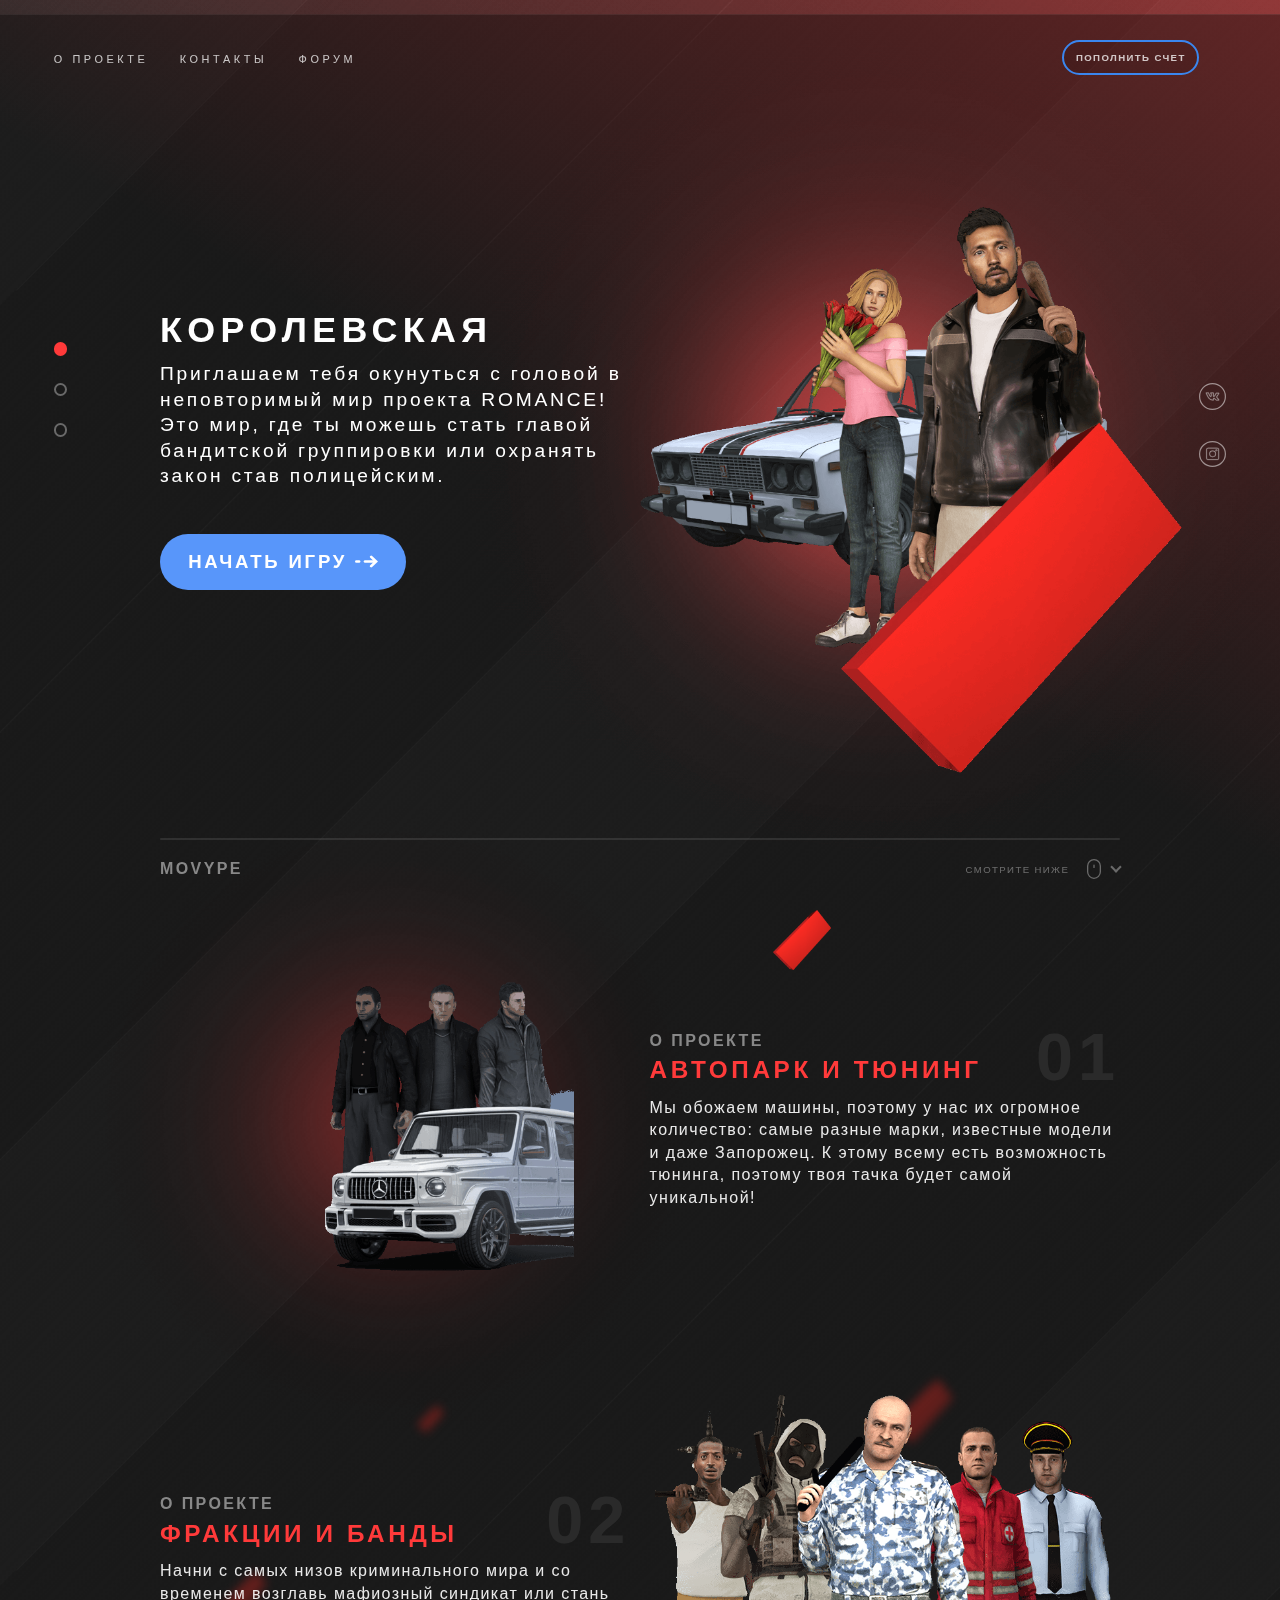
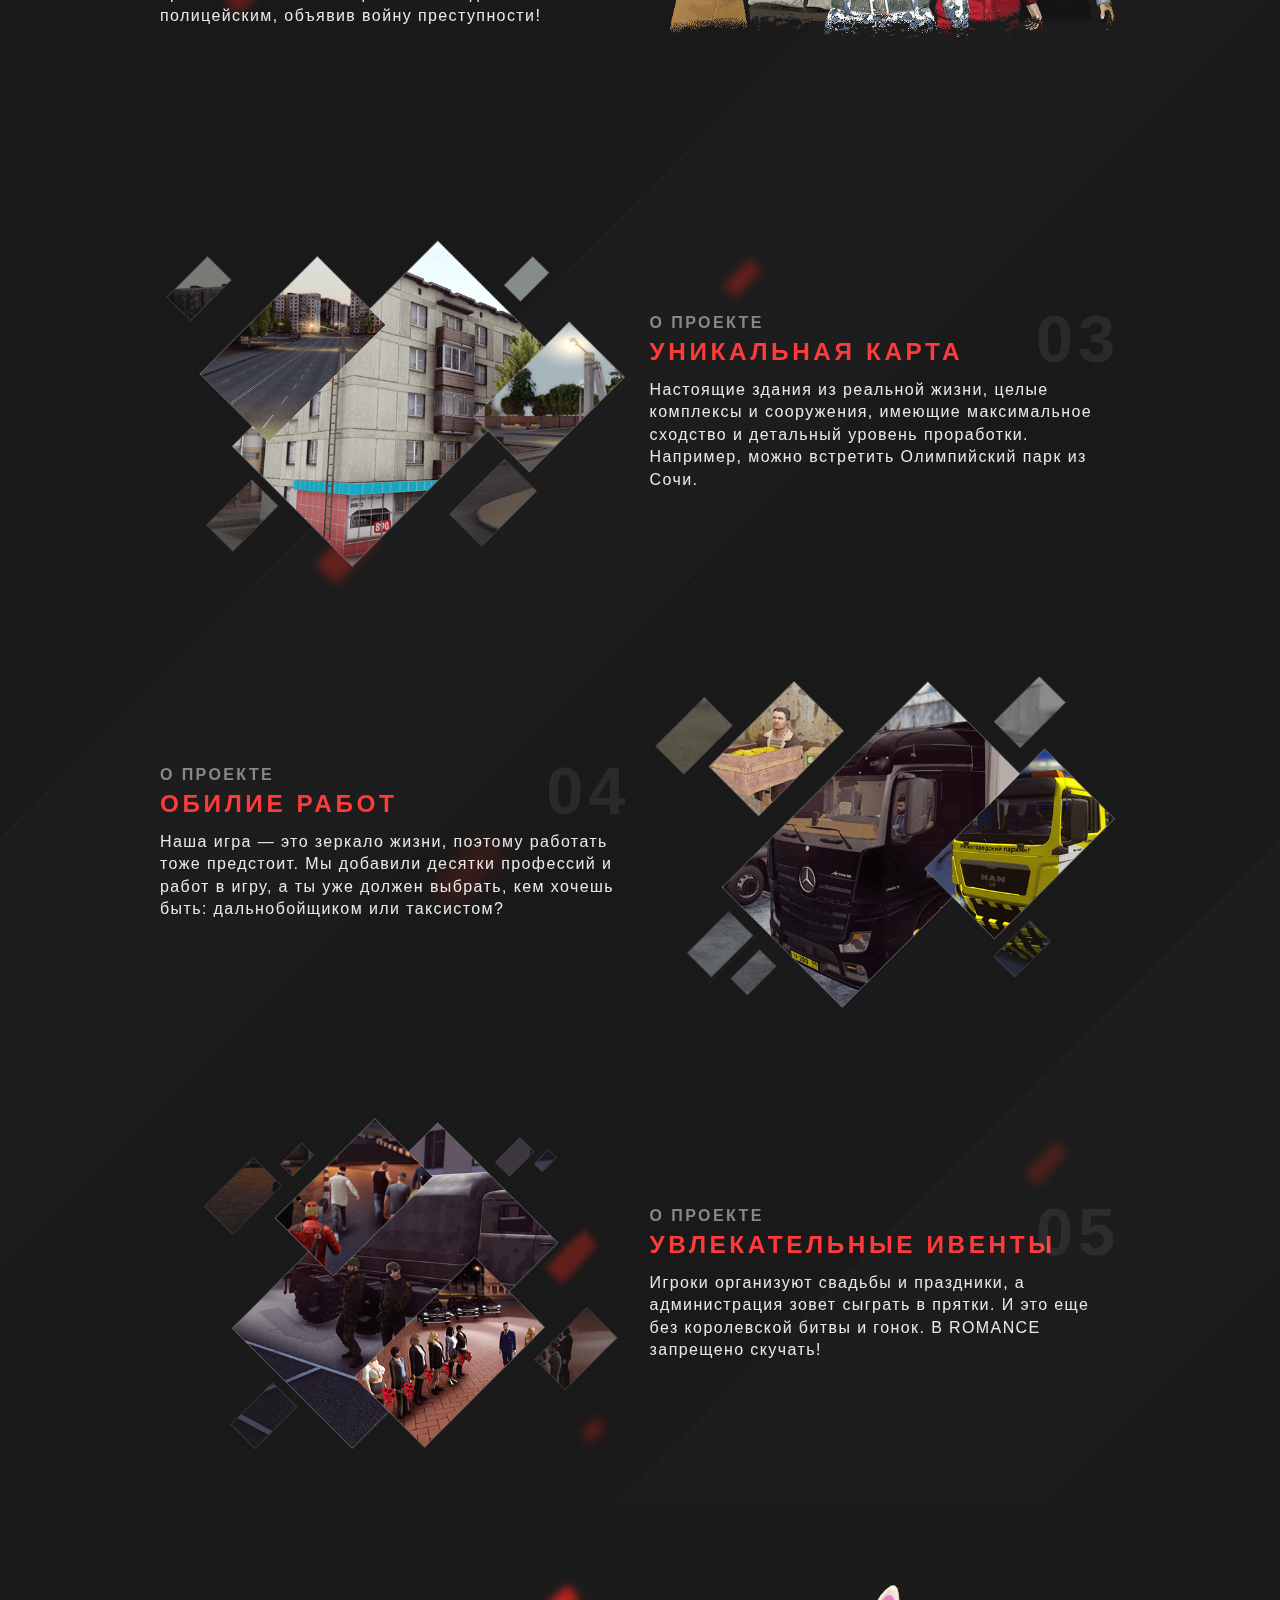
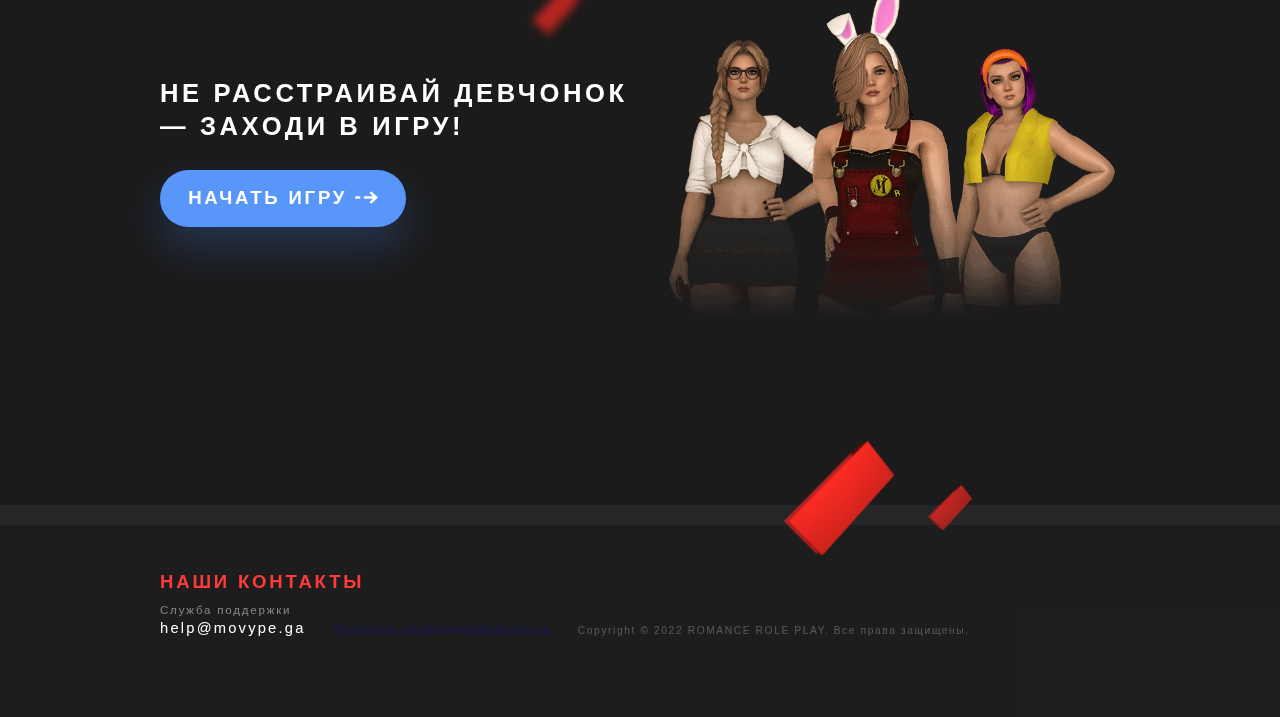
==== index.html @ 41a1c885 "Update index.html" ====
<!doctype html>
<html>

<head>
    <meta charset="utf-8">
    <meta name="description" content="Приглашаем тебя окунуться с головой в неповторимый мир проекта Romance RP ! Это мир, где ты можешь стать главой бандитской группировки или охранять закон став полицейским."> 
    <meta http-equiv="x-ua-compatible" content="ie=edge">
    <meta name="Keywords" content="royal-russia, rr, ROMANCE, королевская, crmp, samp, royal russia, royal, royal rp, russia rp, romance, романс, romance rp"> 
    <title>ROMANCE - РОЛЕПЛЕЙ ПРОЕКТ</title>
    <meta name="viewport" content="width=device-width, initial-scale=1">
    <link rel="icon" type="image/x-icon" href="assets/images/logo2.png" />
    <meta property="og:image" content="assets/images/reinforce.jpg">
    <link rel="stylesheet" href="https://cdnjs.cloudflare.com/ajax/libs/font-awesome/5.11.2/css/all.min.css" integrity="sha256-+N4/V/SbAFiW1MPBCXnfnP9QSN3+Keu+NlB+0ev/YKQ=" crossorigin="anonymous" />
    <link type="text/css" href="assets/css/OverlayScrollbars.min.css" rel="stylesheet" />
    <link rel="stylesheet" href="assets/css/style.css" />
    <link rel="stylesheet" href="assets/css/modals.css" />
    <link rel="stylesheet" href="assets/css/style-tablet.css" />
    <link rel="stylesheet" href="assets/css/style-mobile.css" />
    <script>(function (w, d, s, l, i) {
		w[l] = w[l] || []
		w[l].push({
		'gtm.start':
			new Date().getTime(), event: 'gtm.js'
		})
		var f = d.getElementsByTagName(s)[0],
		j = d.createElement(s), dl = l != 'dataLayer' ? '&l=' + l : ''
		j.async = true
		j.src =
		'https://www.googletagmanager.com/gtm.js?id=' + i + dl
		f.parentNode.insertBefore(j, f)
	})(window, document, 'script', 'dataLayer', 'GTM-KS68JZW')</script>
    <script>
        window.onload = function () {
			var qs = (function (a) {
				if (a == '') {
				return {}
				}
				var b = {}
				for (var i = 0; i < a.length; ++i) {
				var p = a[i].split('=', 2)
				if (p.length == 1) {
					b[p[0]] = ''
				} else {
					b[p[0]] = decodeURIComponent(p[1].replace(/\+/g, ' '))
				}
				}
				return b
			})(window.location.search.substr(1).split('&'))
	
            if (!Cookies.get('initQuery') && !(Object.keys(qs).includes('clientId') && Object.keys(qs).length == 1)) {
              Cookies.set('initQuery', JSON.stringify(qs), { 'path': '/' })
              if (window.location.search !== '') {
                window.location.href = '/'
              }
            }
            
            if (qs['utm_source'] != 'youtube' && (
                qs['source'] == 'vk' ||
                qs['source'] == 'd' ||
                qs['source'] == 'd1' ||
                qs['source'] == 'a' ||
                qs['source'] == 'a1' ||
                qs['source'] == 'yt'
              )
            ) {
              Cookies.set('bundleVersion', qs['source'], { 'path': '/' })
		        console.log(Cookies.get('bundleVersion'))
            }
            if (qs['utm_source'] == 'youtube') {
              Cookies.set('bundleVersion', 'yt', { 'path': '/' })
            }

		}
	</script>
</head>

<body class="">
    <noscript>
        <iframe src="https://www.googletagmanager.com/ns.html?id=GTM-KS68JZW" height="0" width="0" style="display:none;visibility:hidden"></iframe>
    </noscript>
    <div class="sideMenuBg"></div>
    <div class="sideMenu">
        <div class="sideMenuContainer scrolled">
            <div class="sideMenuContent">
                <div class="sideMenuContent-unreg">
                    <div class="sideMenuContent-unreg_paymentBtn modalOpens" data-modal_name="modalPayment">ПОПОЛНИТЬ СЧЕТ</div>
                    
                </div>
                <div class="sideMenuContent-reg">
                    <div class="accountPopupReg_accInfo">
                        
                        <div class="accountPopupReg_accInfoText">
                            <div class="accountPopupReg_accName">
                                <span></span>
                            </div>
                            <div class="accountPopupReg_accEmail"></div>
                        </div>
                        <img class="logout" src="assets/images/exitIcon.svg" alt="">
                    </div>
                    <ul class="accountPopupReg_menu">
                        <li class="modalOpens" data-modal_name="modalPayment">
                            <div class="accountPopupReg_menuItem">
                                <img src="assets/images/cointIcon.svg" alt="">
                                <span>Пополнить счет</span>
                            </div>
                        </li>
                        <li class="modalOpens" data-modal_name="modalPremium">
                            <div class="accountPopupReg_menuItem">
                                <img src="assets/images/crown.svg" alt="">
                                <span>Премиум</span>
                            </div>
                        </li>
                        <li class="modalOpens" data-modal_name="modalInstructions">
                            <div class="accountPopupReg_menuItem">
                                <img src="assets/images/qaIcon.svg" alt="">
                                <span>Как начать играть?</span>
                            </div>
                        </li>
                        <li class="accountPopupReg_menu_exit logout">
                            <div class="accountPopupReg_menuItem">
                                <img src="assets/images/exitIcon.svg" alt="">
                                <span>Выйти</span>
                            </div>
                        </li>
                    </ul>
                </div>
                <ul class="sideMenu-nav">
                    <li class="sideMenu-nav_active" data-scrollto="aboutProjectBlock">О ПРОЕКТЕ</li>
                    
                    <li class="scrollLink" data-scrollto="contactsBlock">КОНТАКТЫ</li>
                    <li><a href="http://a0631149.xsph.ru/index.php">ФОРУМ</a></li>
                </ul>
            </div>
            <div class="sideMenuFooter">
                
            </div>
        </div>
    </div>
    <div class="mainContent">
        <div class="header">
            <div class="headerNavigator"></div>
            <div class="headerContainer">
                <div class="logoLinks">
                   
                    <div class="header-links">
                        <div class="option scrollLink" data-scrollto="aboutProjectBlock"><span>О ПРОЕКТЕ</span></div>
                        
                        <div class="option scrollLink" data-scrollto="contactsBlock"><span>КОНТАКТЫ</span></div>
                        <div class="option"><span><a href="http://a0631149.xsph.ru/index.php">ФОРУМ</a></span></div>
                    </div>
                </div>
                <div class="mobileActivator"><img src="assets/images/menu-switcher.svg" class="headerMenuSwitcher" alt=""></div>
                <div class="mobileDisactivator"><svg xmlns="http://www.w3.org/2000/svg" width="28" height="28" viewBox="0 0 40 40">
                        <g>
                            <path d="M40,4,36,0,20,16,4,0,0,4,16,20,0,36l4,4L20,24,36,40l4-4L24,20Z" />
                        </g>
                    </svg></div>
                <div class="accountOptions">
                    <div class="accountBtnContainer">
                        <div class="accountPayBtn modalOpens" data-modal_name="modalPayment">ПОПОЛНИТЬ СЧЕТ</div>
                        <a class="accountStartBtn btnStartGame modalOpens" data-modal_name="modalInstructions">НАЧАТЬ ИГРУ</a>
                    </div>
                    <div class="avatarContainer">
                    </div>
                    <div class="accountPopupContainer">
                        <div class="accountPopupUnreg">
                            <div class="accountPopupUnreg_title">Авторизация</div>
                            <div class="unregForm">
                                <div class="inputFieldContainer inputFieldContainerModalLogLogin">
                                    <div class="inputFieldWrapper inputField-login">
                                        <input class="modalLogLogin" type="text" placeholder="Почта/логин">
                                        <span class="inputFieldResult inputFieldResult-wrong">
                                            <span>Заполните поле</span>
                                        </span>
                                    </div>
                                </div>
                                <div class="inputFieldContainer inputFieldContainerModalLogPassword">
                                    <div class="inputFieldWrapper inputField-password">
                                        <input class="modalLogPassword" type="password" placeholder="Пароль">
                                        <span class="inputFieldResult inputFieldResult-wrong">
                                            <span>Заполните поле</span>
                                        </span>
                                    </div>
                                </div>
                                <div class="unregForm-forget"><span class="modalOpens" data-modal_name="modalRestorePassword">Забыли логин или пароль?</span></div>
                                <div class="unregForm-enterBtnContainer">
                                    <div class="unregForm-enterBtn modalLogBtn">ВОЙТИ</div>
                                </div>
                                <div class="unregForm-createAcc"><span class="modalOpens" data-modal_name="modalRegistration">Нет аккаунта?</span></div>
                            </div>
                        </div>
                        <div class="accountPopupReg">
                            <div class="accountPopupReg_title">Ваш профиль</div>
                            <div class="accountPopupReg_accInfo">
                                <img src="assets/images/avatar.svg" alt="">
                                <div class="accountPopupReg_accInfoText">
                                    <div class="accountPopupReg_accName">
                                        <span></span>
                                    </div>
                                    <div class="accountPopupReg_accEmail"></div>
                                </div>
                            </div>
                            <ul class="accountPopupReg_menu">
                                <li class="modalOpens" data-modal_name="modalPayment">
                                    <div class="accountPopupReg_menuItem">
                                        <img src="assets/images/cointIcon.svg" alt="">
                                        <span>Пополнить счет</span>
                                    </div>
                                </li>
                                <li class="modalOpens" data-modal_name="modalPremium">
                                    <div class="accountPopupReg_menuItem">
                                        <img src="assets/images/crown.svg" alt="">
                                        <span>Премиум</span>
                                    </div>
                                </li>
                                <li class="modalOpens" data-modal_name="modalInstructions">
                                    <div class="accountPopupReg_menuItem">
                                        <img src="assets/images/qaIcon.svg" alt="">
                                        <span>Как начать играть? </span>
                                    </div>
                                </li>
                                <li class="logout">
                                    <div class="accountPopupReg_menuItem">
                                        <img src="assets/images/exitIcon.svg" alt="">
                                        <span>Выйти</span>
                                    </div>
                                </li>
                            </ul>
                        </div>
                    </div>
                </div>
            </div>
        </div>
        <div class="contentContainer">
            <div id="content">
                <div class="contentTexture"></div>
                <div class="contentTextureLine"></div>
                <div class="welcomeEllipseBg"></div>
                <div class="welcomeGradientBg"></div>
                <div class="topLightLine"></div>
                <div class="topLightLineAfter"></div>
                <div class="contentInner">
                    <div class="welcome" id="welcomeBlock">
                        <div class="welcomeImage">
                            <div class="welcomeImageRectangles welcomeImageRectangles-1"></div>
                            <div class="welcomeImageRectangles welcomeImageRectangles-2"></div>
                            <div class="welcomeImageInner"></div>
                        </div>
                        <div class="welcomeInfo">
                            <div class="welcomeInfo-title">КОРОЛЕВСКАЯ</div>
                            <div class="welcomeInfo-text">
                                Приглашаем тебя окунуться с головой в неповторимый мир проекта ROMANCE! Это мир, где ты можешь стать главой бандитской группировки или охранять закон став полицейским.
                            </div>
                            <div class="welcomeBtnsContainer">
                                <div class="welcome-seeTrailerContainer modalOpens" data-modal_name="modalVideoTrailer">
                                </div>
                                <div class="btnStartGame-welcomeContainer">
                                    <a class="btnStartGame btnStartGame-pulse modalOpens" data-modal_name="modalInstructions">НАЧАТЬ ИГРУ <img src="assets/images/startBtnArrowIcon.svg" alt=""></a>
                                </div>
                            </div>
                            
                        </div>
                        <div class="welcomeMoreBelowContainer">
                            <div class="welcomeMoreBelowTitle">MOVYPE</div>
                            <div class="welcomeMoreBelowMouseContainer">
                                <span class="welcomeMoreBelowMouseText">СМОТРИТЕ НИЖЕ</span>
                                <img src="assets/images/mouse.svg" class="welcomeMoreBelowMouseIcon" />
                                <div class="welcomeMoreBelowArrow"></div>
                            </div>
                        </div>
                        <div class="socials-welcome">
                            <div class="socialIcon"><a href="https://vk.com/royalrussiarp" target="_blank"><img src="assets/images/vk.svg" alt=""></a></div>
                            <div class="socialIcon"><a href="https://www.instagram.com/m0vype/" target="_blank"><img src="assets/images/instagram.svg" alt=""></a></div>
                            <!--<div class="socialIcon"><a href="https://www.youtube.com/channel/UCCCszAQexNNVOGD9XRG1b-g" target="_blank"><img src="assets/images/youtube.svg" alt=""></a></div>-->
                        </div>
                    </div>
                    <div class="aboutProject" id="aboutProjectBlock">
                        <div class="aboutProjectRect aboutProjectRect-1"></div>
                        <div class="aboutProjectItem">
                            <div class="aboutProjectImage aboutProjectImage-1">
                                <div class="aboutProjectImageInner"></div>
                            </div>
                            <div class="aboutProjectInfo">
                                <div>
                                    <div class="aboutProjectInfo-subtitle subtitle">О ПРОЕКТЕ</div>
                                    <div class="aboutProjectInfo-title title">АВТОПАРК И ТЮНИНГ</div>
                                    <div class="aboutProjectInfo-text textDescription">
                                        Мы обожаем машины, поэтому у нас их огромное количество: самые разные марки, известные модели и даже Запорожец. К этому всему есть возможность тюнинга, поэтому твоя тачка будет самой уникальной!
                                    </div>
                                </div>
                                <div class="aboutProjectInfo-count">01</div>
                            </div>
                        </div>
                        <div class="aboutProjectItem">
                            <div class="aboutProjectRect aboutProjectRect-2"></div>
                            <div class="aboutProjectRect aboutProjectRect-3"></div>
                            <div class="aboutProjectRect aboutProjectRect-4"></div>
                            <div class="aboutProjectImage aboutProjectImage-2"></div>
                            <div class="aboutProjectInfo">
                                <div>
                                    <div class="aboutProjectInfo-subtitle subtitle">О ПРОЕКТЕ</div>
                                    <div class="aboutProjectInfo-title title">ФРАКЦИИ И БАНДЫ</div>
                                    <div class="aboutProjectInfo-text textDescription">
                                        Начни с самых низов криминального мира и со временем возглавь мафиозный синдикат или стань полицейским, объявив войну преступности!
                                    </div>
                                </div>
                                <div class="aboutProjectInfo-count">02</div>
                            </div>
                        </div>
                        <div class="aboutProjectItem">
                            <div class="aboutProjectRect aboutProjectRect-5"></div>
                            <div class="aboutProjectRect aboutProjectRect-6"></div>
                            <div class="aboutProjectImage aboutProjectImage-3"></div>
                            <div class="aboutProjectInfo">
                                <div>
                                    <div class="aboutProjectInfo-subtitle subtitle">О ПРОЕКТЕ</div>
                                    <div class="aboutProjectInfo-title title">УНИКАЛЬНАЯ КАРТА</div>
                                    <div class="aboutProjectInfo-text textDescription">
                                        Настоящие здания из реальной жизни, целые комплексы и сооружения, имеющие максимальное сходство и детальный уровень проработки. Например, можно встретить Олимпийский парк из Сочи.
                                    </div>
                                </div>
                                <div class="aboutProjectInfo-count">03</div>
                            </div>
                        </div>
                        <div class="aboutProjectItem">
                            <div class="aboutProjectRect aboutProjectRect-7"></div>
                            <div class="aboutProjectImage aboutProjectImage-4"></div>
                            <div class="aboutProjectInfo">
                                <div>
                                    <div class="aboutProjectInfo-subtitle subtitle">О ПРОЕКТЕ</div>
                                    <div class="aboutProjectInfo-title title">ОБИЛИЕ РАБОТ</div>
                                    <div class="aboutProjectInfo-text textDescription">
                                        Наша игра — это зеркало жизни, поэтому работать тоже предстоит. Мы добавили десятки профессий и работ в игру, а ты уже должен выбрать, кем хочешь быть: дальнобойщиком или таксистом?
                                    </div>
                                </div>
                                <div class="aboutProjectInfo-count">04</div>
                            </div>
                        </div>
                        <div class="aboutProjectItem">
                            <div class="aboutProjectRect aboutProjectRect-8"></div>
                            <div class="aboutProjectRect aboutProjectRect-9"></div>
                            <div class="aboutProjectRect aboutProjectRect-10"></div>
                            <div class="aboutProjectImage aboutProjectImage-5"></div>
                            <div class="aboutProjectInfo">
                                <div>
                                    <div class="aboutProjectInfo-subtitle subtitle">О ПРОЕКТЕ</div>
                                    <div class="aboutProjectInfo-title title">УВЛЕКАТЕЛЬНЫЕ ИВЕНТЫ</div>
                                    <div class="aboutProjectInfo-text textDescription">
                                        Игроки организуют свадьбы и праздники, а администрация зовет сыграть в прятки. И это еще без королевской битвы и гонок. В ROMANCE запрещено скучать!
                                    </div>
                                </div>
                                <div class="aboutProjectInfo-count">05</div>
                            </div>
                        </div>
                    </div>
                    
                        </div>
                    </div>
                    <div class="communityContainer">
                        <div class="communityGreating">
                            <div class="aboutProjectRect aboutProjectRect-12"></div>
                            <div class="communityGreating-image">
                                <div class="communityGreatingImageInner"></div>
                            </div>
                            <div class="communityGreating-info">
                                <div class="communityGreating-text">НЕ РАССТРАИВАЙ ДЕВЧОНОК — ЗАХОДИ В ИГРУ!</div>
                                <div class="communityGreating-btn">
                                    <a class="btnStartGame modalOpens" data-modal_name="modalInstructions">НАЧАТЬ ИГРУ <img src="assets/images/startBtnArrowIcon.svg" alt=""></a>
                                </div>
                            </div>
                        </div>
                       
                        
                    </div>
                    
                    <div class="footer" id="contactsBlock">
                        <div class="footerImageRectangles footerImageRectangles-1"></div>
                        <div class="footerImageRectangles footerImageRectangles-2"></div>
                        <div class="footer-contacts">
                            <div class="footerContactsContainer">
                                <div class="footerContacts-title">НАШИ КОНТАКТЫ</div>
                                <div class="footerContacts-emails">
                                    <div class="footerContacts-email">
                                        <div class="footerContacts-emailTitle">Служба поддержки</div>
                                        <div class="footerContacts-emailAddress">
                                            <span><a>help@movype.ga</a></span>
                                        </div>
                                    </div>
                                    <!--<div class="footerContacts-email">
                                        <div class="footerContacts-emailTitle">Вакансии</div>
                                        <div class="footerContacts-emailAddress">
                                            <span><a >hr@movype.ga</a></span>
                                        </div>
                                    </div>-->
                                    
                           
                        <div class="footer-socials">
                            <div class="footerRights">
                                <div><a href="privacy.pdf">Политика конфиденциальности</a></div>
                                
                            </div>
                            <div class="footerCopyright">Copyright © 2022 ROMANCE ROLE PLAY. Все права защищены.</div>
                        </div>
                    </div>
                </div>
            </div>
        </div>
        <div class="sideNavCircles">
            <div class="sideNavCircle sideNavCircle-active" data-scrollto="welcomeBlock"></div>
            <div class="sideNavCircle" data-scrollto="aboutProjectBlock"></div>
            
            
            <div class="sideNavCircle" data-scrollto="contactsBlock"></div>
        </div>
    </div>
    <div class="modalContainer">
        <div class="modalWrap modalPremium">
            <div class="modal">
                <div class="modalHeader">
                    <div class="emptyBlockerForFlex"></div>
                    <div class="modalHeader-titleContainer">
                        <div class="modalHeader-title">ПОКУПКА ПРЕМИУМА <img src="assets/images/crown.svg" alt=""></div>
                        <div class="modalHeader-subtitle">
                            ПРЕИМУЩЕСТВА
                            <svg id="right_arrow" data-name="right arrow" xmlns="http://www.w3.org/2000/svg" width="30" height="30" viewBox="0 0 30 30">
                                <g id="arrow-back">
                                    <path id="Path_155" data-name="Path 155" d="M0,13.125H22.875l-10.5-10.5L15,0,30,15,15,30l-2.625-2.625,10.5-10.5H0Z" />
                                </g>
                            </svg>
                        </div>
                    </div>
                    
                </div>
                <div class="modalContent">
                    <div class="premiumOptionsContainer">
                        <div class="inputFieldContainer">
                            <div class="inputFieldWrapper customSelectContainer serveremiumSelectContainer">
                                <select class="customSelect serverInput serveremiumSelect"></select>
                                <span class="inputFieldResult inputFieldResult-wrong">
                                    <span>Необходимо выбрать сервер</span>
                                </span>
                            </div>
                        </div>
                        <ul class="premiumOptions">
                            <li class="premiumOption premiumNew">
                                <div class="premiumOption_header">НОВИЧОК</div>
                                <div class="premiumOption_lightBg"></div>
                                <div class="premiumOption_days">3</div>
                                <div class="premiumOption_daysTitle">ДНЯ ПРЕМИУМА</div>
                                <div class="premiumOption_cost">
                                    <div class="premiumOption_costTitle">Стоимость:</div>
                                    <div class="premiumOption_costValue">299 <span>руб.</span></div>
                                </div>
                                <center></center>
                                <div class="premiumBuyBtn" data-premiumdays="10002" data-premium_name="НОВИЧОК">ПРИОБРЕСТИ <img src="assets/images/crownWhite.png" alt=""></div>
                            </li>
                            <li class="premiumOption premiumNew">
                                <div class="premiumOption_header">БЫВАЛЫЙ</div>
                                <div class="premiumOption_lightBg"></div>
                                <div class="premiumOption_days">7</div>
                                <div class="premiumOption_daysTitle">ДНЕЙ ПРЕМИУМА</div>
                                <div class="premiumOption_cost">
                                    <div class="premiumOption_costTitle">Стоимость:</div>
                                    <div class="premiumOption_costValue">599 <span>руб.</span></div>
                                </div>
                                <center></center>
                                <div class="premiumBuyBtn" data-premiumdays="10003" data-premium_name="БЫВАЛЫЙ">ПРИОБРЕСТИ <img src="assets/images/crownWhite.png" alt=""></div>
                            </li>
                            <li class="premiumOption premiumProfi">
                                <div class="premiumOption_header">ПРОФИ</div>
                                <div class="premiumOption_lightBg"></div>
                                <div class="premiumOption_days">14</div>
                                <div class="premiumOption_daysTitle">ДНЕЙ ПРЕМИУМА</div>
                                <div class="premiumOption_discount">ЭКОНОМИЯ 25%</div>
                                <div class="premiumOption_cost">
                                    <div class="premiumOption_costTitle">Стоимость:</div>
                                    <div class="premiumOption_costValue">799 <span>руб.</span></div>
                                </div>
                                <center></center>
                                <div class="premiumBuyBtn" data-premiumdays="10004" data-premium_name="ПРОФИ">ПРИОБРЕСТИ <img src="assets/images/crownWhite.png" alt=""></div>
                            </li>
                            <li class="premiumOption premiumElite">
                                <div class="premiumOption_header">ЭЛИТА</div>
                                <div class="premiumOption_lightBg"></div>
                                <div class="premiumOption_days"><span>30</span></div>
                                <div class="premiumOption_daysTitle">ДНЕЙ ПРЕМИУМА</div>
                                <div class="premiumOption_discount">ЭКОНОМИЯ 50%</div>
                                <div class="premiumOption_cost">
                                    <div class="premiumOption_costTitle">Стоимость:</div>
                                    <div class="premiumOption_costValue">999 <span>руб.</span></div>
                                </div>
                                <center></center>
                                <div class="premiumBuyBtn" data-premiumdays="10005" data-premium_name="ЭЛИТА">ПРИОБРЕСТИ <img src="assets/images/crownWhite.png" alt=""></div>
                            </li>
                        </ul>
                        <div class="premiumOptions_desc-mobile">Выберите желаемый и нажмите кнопку приобрести</div>
                    </div>
                    <div class="premiumDescriptionsContainer scrolled">
                        <div class="premiumDescriptions">
                            <div class="premiumDescriptions_header">
                                <div class="premiumDescriptions_headerBack">
                                    <svg id="left_arrow" data-name="left arrow" xmlns="http://www.w3.org/2000/svg" width="30" height="30" viewBox="0 0 30 30">
                                        <g id="arrow-back">
                                            <path id="Path_155" data-name="Path 155" d="M30,13.125H7.125l10.5-10.5L15,0,0,15,15,30l2.625-2.625-10.5-10.5H30Z" />
                                        </g>
                                    </svg>
                                    Вернуться
                                </div>
                                <div class="premiumDescriptions_headerText">С покупкой премиума вы получите:</div>
                                <div class="premiumDescriptions_headerEmpty"></div>
                            </div>
                            <ul class="premiumDescriptionsList">
                                <li>
                                    <div class="premiumDescriptionsItem_icon"><img src="assets/images/premiumIcons/premiumIcon-1.png" alt=""></div>
                                    <div class="premiumDescriptionsItem_text">Опыта на всех работах</div>
                                </li>
                                <li>
                                    <div class="premiumDescriptionsItem_icon"><img src="assets/images/premiumIcons/premiumIcon-1.png" alt=""></div>
                                    <div class="premiumDescriptionsItem_text">Опыта во фракциях и бандах</div>
                                </li>
                                <li>
                                    <div class="premiumDescriptionsItem_icon"><img src="assets/images/premiumIcons/premiumIcon-2.png" alt=""></div>
                                    <div class="premiumDescriptionsItem_text">Зарплаты во фракциях</div>
                                </li>
                                <li>
                                    <div class="premiumDescriptionsItem_icon"><img src="assets/images/premiumIcons/premiumIcon-3.png" alt=""></div>
                                    <div class="premiumDescriptionsItem_text">К зарплате на всех работах</div>
                                </li>
                                <li>
                                    <div class="premiumDescriptionsItem_icon"><img src="assets/images/premiumIcons/premiumIcon-4.svg" alt=""></div>
                                    <div class="premiumDescriptionsItem_text">Специальные ежедневные награды</div>
                                </li>
                                <li>
                                    <div class="premiumDescriptionsItem_icon"><img src="assets/images/premiumIcons/premiumIcon-5.png" alt=""></div>
                                    <div class="premiumDescriptionsItem_text">Скидки на весь товар у барыги</div>
                                </li>
                                <li>
                                    <div class="premiumDescriptionsItem_icon"><img src="assets/images/premiumIcons/premiumIcon-1.png" alt=""></div>
                                    <div class="premiumDescriptionsItem_text">Опыта за выполнение квестов</div>
                                </li>
                                <li>
                                    <div class="premiumDescriptionsItem_icon"><img src="assets/images/premiumIcons/premiumIcon-1.png" alt=""></div>
                                    <div class="premiumDescriptionsItem_text">Денег за выполнение квестов</div>
                                </li>
                                <li>
                                    <div class="premiumDescriptionsItem_icon"><img src="assets/images/premiumIcons/premiumIcon-6.png" alt=""></div>
                                    <div class="premiumDescriptionsItem_text">Час к смене на работе</div>
                                </li>
                                <li>
                                    <div class="premiumDescriptionsItem_icon"><img src="assets/images/premiumIcons/premiumIcon-7.svg" alt=""></div>
                                    <div class="premiumDescriptionsItem_text">Уникальное украшение для твоего ника</div>
                                </li>
                                <li>
                                    <div class="premiumDescriptionsItem_icon"><img src="assets/images/premiumIcons/premiumIcon-8.svg" alt=""></div>
                                    <div class="premiumDescriptionsItem_text">Визуальные украшение для персонажей</div>
                                </li>
                                <li>
                                    <div class="premiumDescriptionsItem_icon"><img src="assets/images/premiumIcons/premiumIcon-9.svg" alt=""></div>
                                    <div class="premiumDescriptionsItem_text">Выбор цвета ника</div>
                                </li>
                                <li>
                                    <div class="premiumDescriptionsItem_icon"><img src="assets/images/premiumIcons/premiumIcon-10.svg" alt=""></div>
                                    <div class="premiumDescriptionsItem_text">Черный рынок для машин</div>
                                </li>
                                <li>
                                    <div class="premiumDescriptionsItem_icon"><img src="assets/images/premiumIcons/premiumIcon-11.svg" alt=""></div>
                                    <div class="premiumDescriptionsItem_text">Доступ к особым машинам</div>
                                </li>
                                <li>
                                    <div class="premiumDescriptionsItem_icon"><img src="assets/images/premiumIcons/premiumIcon-12.svg" alt=""></div>
                                    <div class="premiumDescriptionsItem_text">Доступ к особым скинам</div>
                                </li>
                                <li>
                                    <div class="premiumDescriptionsItem_icon"><img src="assets/images/premiumIcons/premiumIcon-13.svg" alt=""></div>
                                    <div class="premiumDescriptionsItem_text">Открытие 4 слотов для аксессуаров</div>
                                </li>
                            </ul>
                        </div>
                    </div>
                    <div class="premiumBuy">
                        <div class="premiumDescriptions_header">
                            <div class="premiumDescriptions_headerBack premiumBuyBlock-return">
                                <svg id="left_arrow" data-name="left arrow" xmlns="http://www.w3.org/2000/svg" width="30" height="30" viewBox="0 0 30 30">
                                    <g id="arrow-back">
                                        <path id="Path_155" data-name="Path 155" d="M30,13.125H7.125l10.5-10.5L15,0,0,15,15,30l2.625-2.625-10.5-10.5H30Z" />
                                    </g>
                                </svg>
                                Вернуться
                            </div>
                            <div class="premiumDescriptions_headerText">Подтверждение покупки:</div>
                            <div class="premiumBuy-name">Премиум пак - <span></span></div>
                            <div class="inputFieldContainer">
                                <div class="inputFieldWrapper customSelectContainer serveremiumBuySelectContainer">
                                    <select class="customSelect serverInput serveremiumBuySelect"></select>
                                    <span class="inputFieldResult inputFieldResult-wrong">
                                        <span>Необходимо выбрать сервер</span>
                                    </span>
                                </div>
                            </div>
                            <div class="premiumBuyContainerBtnWrapper">
                                <span style="color: white;">Платежи на сайте временно отключены. Пожалуйста, воспользуйтесь оплатой внутри игры</span>
                            </div>
                        </div>
                    </div>
                </div>
            </div>
            <div class="premiumOptions_desc">Выберите желаемый и нажмите кнопку приобрести</div>
        </div>
        <div class="modalWrap modalPayment">
            <div class="modal">
                <div class="modalHeader">
                    <div class="emptyBlockerForFlex"></div>
                    <div class="modalHeader-titleContainer">
                        <div class="modalHeader-title">Пополнить счет</div>
                        <div class="modalHeader-subtitle modalPaymentInfoActivator">
                            ИНФОРМАЦИЯ
                            <svg id="right_arrow" data-name="right arrow" xmlns="http://www.w3.org/2000/svg" width="30" height="30" viewBox="0 0 30 30">
                                <g id="arrow-back">
                                    <path id="Path_155" data-name="Path 155" d="M0,13.125H22.875l-10.5-10.5L15,0,30,15,15,30l-2.625-2.625,10.5-10.5H0Z" />
                                </g>
                            </svg>
                        </div>
                    </div>
                    <img src="assets/images/crossIcon.svg" class="crossIcon" alt="">
                </div>
                <div class="modalContent ">
                    <div class="paymentContentWrapper scrolled">
                        <div>
                            <div class="inputFieldContainer">
                                <div class="inputFieldTitles">
                                    <div class="inputFieldTitle">СЕРВЕР ДЛЯ ПОПОЛНЕНИЯ:</div>
                                    <div class="inputFieldDesc"></div>
                                </div>
                                <div class="inputFieldWrapper customSelectContainer serveaymentSelectContainer">
                                    <select class="customSelect serverInput serveaymentSelect"></select>
                                    <span class="inputFieldResult inputFieldResult-wrong">
                                        <span>Необходимо выбрать сервер</span>
                                    </span>
                                </div>
                            </div>
                            <div class="paymentContent">
                                <ul class="paymentOptions">
                                    <li>
                                        <div class="paymentOption">
                                            <div><img src="assets/images/payment-money-1.svg" class="paymentOption-moneyImg" alt=""></div>
                                            <div>Вы получите:</div>
                                            <div class="paymentOptions-donate"><span class="paymentOption_sum">100</span> <img src="assets/images/donateIcon.svg" alt=""></div>
                                        </div>
                                    </li>
                                    <li>
                                        <div class="paymentOption">
                                            <div><img src="assets/images/payment-money-2.svg" class="paymentOption-moneyImg" alt=""></div>
                                            <div>Вы получите:</div>
                                            <div class="paymentOptions-donate"><span class="paymentOption_sum">250</span> <img src="assets/images/donateIcon.svg" alt=""></div>
                                        </div>
                                    </li>
                                    <li>
                                        <div class="paymentOption">
                                            <div><img src="assets/images/payment-money-3.svg" class="paymentOption-moneyImg" alt=""></div>
                                            <div>Вы получите:</div>
                                            <div class="paymentOptions-donate"><span class="paymentOption_sum">500</span> <img src="assets/images/donateIcon.svg" alt=""></div>
                                        </div>
                                    </li>
                                    <li>
                                        <div class="paymentOption">
                                            <div><img src="assets/images/payment-money-4.svg" class="paymentOption-moneyImg" alt=""></div>
                                            <div>Вы получите:</div>
                                            <div class="paymentOptions-donate"><span class="paymentOption_sum">1000</span> <img src="assets/images/donateIcon.svg" alt=""></div>
                                        </div>
                                    </li>
                                    <li>
                                        <div class="paymentOption">
                                            <div><img src="assets/images/payment-money-5.svg" class="paymentOption-moneyImg" alt=""></div>
                                            <div>Вы получите:</div>
                                            <div class="paymentOptions-donate"><span class="paymentOption_sum">2000</span> <img src="assets/images/donateIcon.svg" alt=""></div>
                                        </div>
                                    </li>
                                    <li>
                                        <div class="paymentOption">
                                            <div><img src="assets/images/payment-money-6.svg" class="paymentOption-moneyImg" alt=""></div>
                                            <div>Вы получите:</div>
                                            <div class="paymentOptions-donate"><span class="paymentOption_sum">5000</span> <img src="assets/images/donateIcon.svg" alt=""></div>
                                        </div>
                                    </li>
                                </ul>
                                <div class="paymentBorder"></div>
                                <div class="infoFormContainer">
                                    <div class="inputFieldTitle">ПЛАТЕЖНАЯ ИНФОРМАЦИЯ:</div>
                                    <div class="paymentInfoConvertTitle">
                                        <div>1 РЕАЛЬНЫЙ РУБЛЬ = 1 <img src="assets/images/donateIcon.svg" alt=""></div>
                                        <div>1 <img src="assets/images/donateIcon.svg" alt=""> = 1000 <img src="assets/images/moneyIcon.svg" alt=""></div>
                                    </div>
                                    <div class="paymentInfoConvertDesc">
                                        Мы работаем со всеми популярными системами платежей:
                                        Банковские карты (VISA, MasterCard, Мир); WebMoney; ЯндексДеньги; Qiwi; SMS-платежи и др.
                                    </div>
                                    <hr>
                                    <div class="inputFieldContainer inputFieldContainerModalPaymentSum">
                                        <div class="inputFieldTitles">
                                            <div class="inputFieldTitle">ДРУГАЯ СУММА:</div>
                                            <div class="inputFieldDesc"></div>
                                        </div>
                                        <div class="inputFieldWrapper inputField-paymentSum">
                                            <input class="modalPaymentSum" type="text" placeholder="Введите свою сумму">
                                            <span class="inputFieldResult inputFieldResult-wrong">
                                                <span>Некорректная сумма</span>
                                            </span>
                                        </div>
                                    </div>
                                    <div class="checkAgreeContainer inputFieldContainerModalPaymentAgree">
                                        <label>
                                            <input class="modalPaymentAgree" type="checkbox">
                                            <span></span>
                                        </label>
                                        <span>Я согласен с <span class="modalOpens" data-modal_name="modalOffer" data-prev_modal="modalPayment">Лицензионным соглашением</span></span>
                                    </div>
                                </div>
                            </div>
                        </div>
                    </div>
                    <div class="modalContentPaymentUnreg">
                        <script src="https://ajax.googleapis.com/ajax/libs/jquery/3.3.1/jquery.min.js"></script>
<form action="https://gamesdonate.com/pay/a79b38de7e25a1596e" method="POST">
<link rel="stylesheet" href="https://gamesdonate.com/assets/widget-css.css"/>

<div class="donate_fgc1">
<input type="text" class="donate_fc text-center" id="account" name="account" placeholder="Ник">
</div>
<div class="donate_fgc1" id="donate_pex_block">
<select class="donate_fc1" id="good" name="good"></select>
</div>
<div class="donate_fgc pt-10">
<button type="submit" class="donate_btn1">Далее</button>
</div>
<script src="https://gamesdonate.com/assets/widget-php.php?token=a79b38de7e25a1596e"></script>
</form>
                    </div>
                    <div class="paymentDescWindow">
                        <div class="infoFormContainer">
                            <div class="premiumDescriptions_headerBack paymentDescBlock-return">
                                <svg id="left_arrow" data-name="left arrow" xmlns="http://www.w3.org/2000/svg" width="30" height="30" viewBox="0 0 30 30">
                                    <g id="arrow-back">
                                        <path id="Path_155" data-name="Path 155" d="M30,13.125H7.125l10.5-10.5L15,0,0,15,15,30l2.625-2.625-10.5-10.5H30Z" />
                                    </g>
                                </svg>
                                Вернуться
                            </div>
                            <div class="inputFieldTitle">ПЛАТЕЖНАЯ ИНФОРМАЦИЯ:</div>
                            <div class="paymentInfoConvertTitle">
                                <div>1 РЕАЛЬНЫЙ РУБЛЬ = 1 <img src="assets/images/donateIcon.svg" alt=""></div>
                                <div>1 <img src="assets/images/donateIcon.svg" alt=""> = 1000 <img src="assets/images/moneyIcon.svg" alt=""></div>
                            </div>
                            <div class="paymentInfoConvertDesc">
                                Мы работаем со всеми популярными системами платежей:
                                Банковские карты (VISA, MasterCard, Мир); WebMoney; ЯндексДеньги; Qiwi; SMS-платежи и др.
                            </div>
                        </div>
                    </div>
                </div>
            </div>
            <div class="modalBtnContainer">
                <button class="modalBtn modalPaymentBtn">ПОПОЛНИТЬ <img src="assets/images/rubleIcon.svg" alt=""></button>
            </div>
        </div>
       <!-- <div class="modalWrap modalSupport">
            <div class="modal">
                
                    
                </div>
              <div class="modalContent">
                    <div class="inputFieldContainer inputFieldContainerModalSupportEmail">
                        <div class="inputFieldTitles">
                            <div class="inputFieldTitle">ВАШ E-MAIL:</div>
                            <div class="inputFieldDesc"></div>
                        </div>
                        <div class="inputFieldWrapper inputField-email">
                            <input class="modalSupportEmail" type="text" placeholder="Введите почту">
                            <span class="inputFieldResult inputFieldResult-wrong">
                                <span>Заполните поле</span>
                            </span>
                        </div>
                    </div>
                    <div class="inputFieldContainer inputFieldContainerModalSupportVk">
                        <div class="inputFieldTitles">
                            <div class="inputFieldTitle">ССЫЛКА НА ПРОФИЛЬ ВКОНТАКТЕ:</div>
                            <div class="inputFieldDesc">Необязательно к заполнению</div>
                        </div>
                        <div class="inputFieldWrapper inputField-vk">
                            <input class="modalSupportVk" type="text" placeholder="Введите ссылку">
                            <span class="inputFieldResult inputFieldResult-wrong">
                                <span>Заполните поле</span>
                            </span>
                        </div>
                        <div class="inputFieldDesc-mobile">Необязательно к заполнению</div>
                    </div>
                    <div class="inputFieldContainer inputFieldContainer-textarea inputFieldContainerModalSupportMessage">
                        <div class="inputFieldTitles">
                            <div class="inputFieldTitle">ВАШ ТЕКСТ ОБРАЩЕНИЯ:</div>
                            <div class="inputFieldDesc">К-во символов от 100 до 800</div>
                        </div>
                        <div class="inputFieldWrapper inputFieldWrapper-textarea">
                            <textarea class="modalSupportMessage scrolled" placeholder="Введите сообщение"></textarea>
                            <div class="uploadImages"></div>
                            <div class="uploaderImagesCustom" onclick="$('.uploaderImages').trigger( 'click' )">
                                <img src="assets/images/uploadIcon.svg" alt="">
                                <div class="uploaderImagesCustom-text">
                                    <div class="uploaderImagesCustom-textTitle">ПРИКРЕПИТЬ ФАЙЛЫ</div>
                                    <div class="uploaderImagesCustom-textRule">Не более 5 файлов (15 мб)</div>
                                </div>
                            </div>
                            <input type='file' multiple class="uploaderImages" />
                        </div>
                    </div>
                </div>
            </div>
            <div class="modalBtnContainer">
                <button class="modalBtn modalSupportBtn">ОТПРАВИТЬ <img src="assets/images/rightArrow-2.svg" alt=""></button>
            </div> -->
        </div>
        <div class="modalWrap modalRestorePassword">
            <div class="modal">
                <div class="modalHeader">
                    <div class="emptyBlockerForFlex"></div>
                    <div class="modalHeader-titleContainer">
                        <div class="modalHeader-title">Восстановление пароля</div>
                    </div>
                    <img src="assets/images/crossIcon.svg" class="crossIcon" alt="">
                </div>
                <div class="modalContent scrolled">
                    <div class="inputFieldContainer inputFieldContainerModalRestorePasswordEmail">
                        <div class="inputFieldTitles">
                            <div class="inputFieldTitle">ВАШ E-MAIL:</div>
                            <div class="inputFieldDesc"></div>
                        </div>
                        <div class="inputFieldWrapper inputField-email">
                            <input class="modalRestorePasswordEmail" type="text" placeholder="Введите почту">
                            <span class="inputFieldResult inputFieldResult-wrong">
                                <span>Заполните поле</span>
                            </span>
                        </div>
                    </div>
                    <div class="modalRestorePassword-desc">На ваш электронный адрес будет выслан новый пароль.</div>
                </div>
            </div>
            <div class="modalBtnContainer">
                <button class="modalBtn modalRestorePasswordBtn">ВОССТАНОВИТЬ <img src="assets/images/rightArrow-2.svg" alt=""></button>
            </div>
        </div>
        <div class="modalWrap modalRestorePasswordNew">
            <div class="modal">
                <div class="modalHeader">
                    <div class="emptyBlockerForFlex"></div>
                    <div class="modalHeader-titleContainer">
                        <div class="modalHeader-title">Восстановление пароля</div>
                    </div>
                    <img src="assets/images/crossIcon.svg" class="crossIcon" alt="">
                </div>
                <div class="modalContent">
                    <div class="inputFieldContainer inputFieldContainerModalRestorePasswordNewPassword">
                        <div class="inputFieldTitles">
                            <div class="inputFieldTitle">ВВЕДИТЕ НОВЫЙ ПАРОЛЬ:</div>
                            <div class="inputFieldDesc"></div>
                        </div>
                        <div class="inputFieldWrapper inputField-password">
                            <input class="modalRestorePasswordNewPassword" type="password" placeholder="Введите новый пароль">
                            <span class="inputFieldResult inputFieldResult-wrong">
                                <span>Заполните поле</span>
                            </span>
                        </div>
                    </div>
                    <div class="inputFieldContainer inputFieldContainerModalRestorePasswordNewPasswordRepeat">
                        <div class="inputFieldTitles">
                            <div class="inputFieldTitle">ПОДТВЕРДИТЕ ПАРОЛЬ:</div>
                            <div class="inputFieldDesc"></div>
                        </div>
                        <div class="inputFieldWrapper inputField-password">
                            <input class="modalRestorePasswordNewPasswordRepeat" type="password" placeholder="Введите пароль повторно">
                            <span class="inputFieldResult inputFieldResult-wrong">
                                <span>Заполните поле</span>
                            </span>
                        </div>
                    </div>
                </div>
            </div>
            <div class="modalBtnContainer">
                <button class="modalBtn modalRestorePasswordNewBtn">ВОССТАНОВИТЬ <img src="assets/images/rightArrow-2.svg" alt=""></button>
            </div>
        </div>
        <div class="modalWrap modalRegistration">
            <div class="modal">
                <div class="modalHeader">
                    <div class="emptyBlockerForFlex"></div>
                    <div class="modalHeader-titleContainer">
                        <div class="modalHeader-title">Регистрация</div>
                    </div>
                    <img src="assets/images/crossIcon.svg" class="crossIcon" alt="">
                </div>
                <div class="modalContent scrolled">
                    <div class="inputFieldContainer inputFieldContainerModalRegEmail">
                        <div class="inputFieldTitles">
                            <div class="inputFieldTitle">ВВЕДИТЕ EMAIL:</div>
                            <div class="inputFieldDesc"></div>
                        </div>
                        <div class="inputFieldWrapper inputField-email">
                            <input class="modalRegEmail" type="text" placeholder="Введите почту">
                            <span class="inputFieldResult inputFieldResult-wrong">
                                <span>Заполните поле</span>
                            </span>
                        </div>
                    </div>
                    <div class="inputFieldContainer inputFieldContainerModalRegLogin">
                        <div class="inputFieldTitles">
                            <div class="inputFieldTitle">ВВЕДИТЕ ЛОГИН:</div>
                            <div class="inputFieldDesc">Можно использовать буквы латинского алфавита, цифры и точки</div>
                        </div>
                        <div class="inputFieldWrapper inputField-login">
                            <input class="modalRegLogin" type="text" placeholder="Введите логин">
                            <span class="inputFieldResult inputFieldResult-wrong">
                                <span>Заполните поле</span>
                            </span>
                        </div>
                    </div>
                    <div class="inputFieldContainer inputFieldContainerModalRegPassword">
                        <div class="inputFieldTitles">
                            <div class="inputFieldTitle">ВВЕДИТЕ ПАРОЛЬ:</div>
                        </div>
                        <div class="inputFieldWrapper inputField-password">
                            <input class="modalRegPassword" type="password" placeholder="Введите пароль">
                            <span class="inputFieldResult inputFieldResult-wrong">
                                <span>Заполните поле</span>
                            </span>
                        </div>
                    </div>
                    <div class="inputFieldContainer inputFieldContainerModalRegPasswordRepeat">
                        <div class="inputFieldTitles">
                            <div class="inputFieldTitle">ПОДТВЕРДИТЕ ПАРОЛЬ:</div>
                        </div>
                        <div class="inputFieldWrapper inputField-passwordRepeat">
                            <input class="modalRegPasswordRepeat" type="password" placeholder="Введите пароль повторно">
                            <span class="inputFieldResult inputFieldResult-wrong">
                                <span>Заполните поле</span>
                            </span>
                        </div>
                    </div>
                    <div class="checkAgreeContainer inputFieldContainerModalRegAgree">
                        <label>
                            <input class="modalRegAgree" type="checkbox">
                            <span></span>
                        </label>
                        <span>Я даю согласие на обработку персональных данных <span class="modalOpens" data-modal_name="modalPrivacyPolicy" data-prev_modal="modalRegistration">Политика конфиденциальности</span> / <span class="modalOpens" data-modal_name="modalPersonalData" data-prev_modal="modalRegistration">Согласие на обработку данных</span></span>
                    </div>
                </div>
            </div>
            <div class="modalBtnContainer">
                <button class="modalBtn modalRegBtn">ЗАРЕГИСТРИРОВАТЬ <img src="assets/images/rightArrow-2.svg" alt=""></button>
            </div>
        </div>
        <div class="modalWrap modalInstructions">
            <div class="modal">
                <div class="modalHeader">
                    <div class="emptyBlockerForFlex">
                        
                    </div>
                    <div class="modalHeader-titleContainer">
                        <div class="modalHeader-title">Загружается<span>...</span></div>
                    </div>
                    <img src="assets/images/crossIcon.svg" class="crossIcon" alt="">
                </div>
                <div class="modalContent">
                    <div class="modalInstructionsInner-gallery">
                        <div class="modalInstructionsInner modalInstructionsInner-1">
                            <div class="modalInstructions-contentImages" data-images_container="instruction-1">
                                                            </div>
                            <div class="modalInstructions-contentText">
                                <div class="modalInstructions-contentText_title">Спасибо за загрузку!</div>
                                <div class="modalInstructions-contentText_subtitle">Мы будем стараться делать игру только лучше!</div>
                                
                            </div>
                        </div>
                        
                </div>
            </div>
        </div>
        <div class="modalWrap modalOffer">
            <div class="modal">
                <div class="modalHeader">
                    <div class="emptyBlockerForFlex"></div>
                    <div class="modalHeader-titleContainer">
                        <div class="modalHeader-title">Лицензионное соглашение</div>
                        <div class="modalHeader-subtitle">Дата опубликования: 18.02.2019 г.</div>
                    </div>
                    <img src="assets/images/crossIcon.svg" class="crossIcon" alt="">
                </div>
                <div class="modalContent scrolled">
                    <div class="modalContent-offerText">
                        <P ALIGN=JUSTIFY STYLE="margin-left: 0.21in; margin-bottom: 0.1in; ">
                            <FONT COLOR="#FFFFFF">
                                <FONT FACE="">ЕСЛИ ВЫ
                                    СКАЧИВАЕТЕ, ЗАГРУЖАЕТЕ, КОПИРУЕТЕ ЛИБО
                                    ЛЮБЫМ ИНЫМ РАЗРЕШЕННЫМ СПОСОБОМ
                                    ИСПОЛЬЗУЕТЕ ИГРУ </FONT>
                            </FONT>
                            <FONT COLOR="#FFFFFF">
                                <FONT FACE=""><SPAN LANG="en-US">
                                        ROMANCE</SPAN></FONT>
                            </FONT>
                            <FONT COLOR="#FFFFFF">
                                <FONT FACE="">
                                    ИЛИ ЕЕ ЧАСТИ, В ТОМ ЧИСЛЕ, ЕСЛИ ВЫ НАЧИНАЕТЕ
                                    УЧАСТВОВАТЬ В ИГРОВОМ ПРОЦЕССЕ, ТО ЭТИМ
                                    ВЫ ПОДТВЕРЖДАЕТЕ, ЧТО ПОЛНОСТЬЮ ПРОЧИТАЛИ,
                                    ПОНЯЛИ, СОГЛАСНЫ И ПРИНИМАЕТЕ НИЖЕИЗЛОЖЕННОЕ
                                    ЛИЦЕНЗИОННОЕ СОГЛАШЕНИЕ, ОБЯЗУЕТЕСЬ
                                    ЕГО СОБЛЮДАТЬ И НЕСТИ ОТВЕТСТВЕННОСТЬ
                                    ЗА ЕГО НАРУШЕНИЕ.</FONT>
                            </FONT>
                        </P>
                        <P ALIGN=JUSTIFY STYLE="margin-left: 0.21in; margin-bottom: 0in; ">
                            <FONT COLOR="#FFFFFF">
                                <FONT FACE="">Настоящее
                                    лицензионное соглашение (далее –
                                    «</FONT>
                            </FONT>
                            <FONT COLOR="#FFFFFF">
                                <FONT FACE=""><B>Соглашение</B></FONT>
                            </FONT>
                            <FONT COLOR="#FFFFFF">
                                <FONT FACE="">»)
                                    регулирует отношения между&nbsp;</FONT>
                            </FONT>
                            <FONT COLOR="#FFFFFF">
                                <FONT FACE=""><B>Вами</B></FONT>
                            </FONT>
                            <FONT COLOR="#FFFFFF">
                                <FONT FACE="">&nbsp;–
                                    лицензиатом Игры на основании
                                    неисключительной лицензии (далее –
                                    «</FONT>
                            </FONT>
                            <FONT COLOR="#FFFFFF">
                                <FONT FACE=""><B>Пользователь</B></FONT>
                            </FONT>
                            <FONT COLOR="#FFFFFF">
                                <FONT FACE="">»)
                                    и, лицензиаром – ИП Липатников М.Н.
                                    (далее по тексту – «</FONT>
                            </FONT>
                            <FONT COLOR="#FFFFFF">
                                <FONT FACE=""><SPAN LANG="en-US">ROMANCE</SPAN></FONT>
                            </FONT>
                            <FONT COLOR="#FFFFFF">
                                <FONT FACE="">»).
                                    Пользователь и </FONT>
                            </FONT>
                            <FONT COLOR="#FFFFFF">
                                <FONT FACE=""><SPAN LANG="en-US">ROMANCE
                                        </SPAN></FONT>
                            </FONT>
                            <FONT COLOR="#FFFFFF">
                                <FONT FACE="">
                                    по отдельности могут также именоваться
                                    «</FONT>
                            </FONT>
                            <FONT COLOR="#FFFFFF">
                                <FONT FACE=""><B>Сторона</B></FONT>
                            </FONT>
                            <FONT COLOR="#FFFFFF">
                                <FONT FACE="">»,
                                    а совместно – «</FONT>
                            </FONT>
                            <FONT COLOR="#FFFFFF">
                                <FONT FACE=""><B>Стороны</B></FONT>
                            </FONT>
                            <FONT COLOR="#FFFFFF">
                                <FONT FACE="">».</FONT>
                            </FONT>
                        </P>
                        <P STYLE="margin-left: 0.21in; margin-bottom: 0in; ">
                            <FONT COLOR="#FFFFFF">
                                <FONT FACE="">1.&nbsp;</FONT>
                            </FONT>
                            <FONT COLOR="#FFFFFF">
                                <FONT FACE=""><B>Термины
                                        в Соглашении</B></FONT>
                            </FONT>
                        </P>
                        <P ALIGN=JUSTIFY STYLE="margin-left: 0.21in; margin-bottom: 0in; ">
                            <FONT COLOR="#FFFFFF">
                                <FONT FACE="">1.1.&nbsp;</FONT>
                            </FONT>
                            <FONT COLOR="#FFFFFF">
                                <FONT FACE=""><B>Аккаунт</B></FONT>
                            </FONT>
                            <FONT COLOR="#FFFFFF">
                                <FONT FACE="">&nbsp;–
                                    создаваемая Пользователем и принадлежащая
                                </FONT>
                            </FONT>
                            <FONT COLOR="#FFFFFF">
                                <FONT FACE=""><SPAN LANG="en-US">ROMANCE</SPAN></FONT>
                            </FONT>
                            <FONT COLOR="#FFFFFF">
                                <FONT FACE="">
                                    учетная запись Пользователя, которая
                                    представляет собой совокупность данных
                                    о Пользователе, необходимых для
                                    использования Пользователем Игры в
                                    соответствии с настоящим Соглашением,
                                    а именно: авторизации (аутентификации)
                                    Пользователя в Игре, доступа к информации
                                    о Пользователе, настройкам, игровым
                                    ценностям, статистическим показателям
                                    и иной подобной информации.</FONT>
                            </FONT>
                        </P>
                        <P ALIGN=JUSTIFY STYLE="margin-left: 0.21in; margin-bottom: 0in; ">
                            <FONT COLOR="#FFFFFF">
                                <FONT FACE="">1.2.&nbsp;</FONT>
                            </FONT>
                            <FONT COLOR="#FFFFFF">
                                <FONT FACE=""><B>Игра</B></FONT>
                            </FONT>
                            <FONT COLOR="#FFFFFF">
                                <FONT FACE="">&nbsp;–
                                    соответствующая онлайн игра </FONT>
                            </FONT>
                            <FONT COLOR="#FFFFFF">
                                <FONT FACE=""><SPAN LANG="en-US">ROMANCE</SPAN></FONT>
                            </FONT>
                            <FONT COLOR="#FFFFFF">
                                <FONT FACE="">,
                                    являющаяся программой для ЭВМ и
                                    представляющая собой совокупность
                                    данных, команд и порождаемых ею
                                    аудиовизуальных отображений («данные»
                                    и «команды»), активируемых последовательно
                                    для получения Пользователем определенного
                                    результата, предусмотренного сценарием
                                    Игры, без внесения платы (активированные
                                    данные и команды) или после внесения
                                    платежа (неактивированные данные и
                                    команды). </FONT>
                            </FONT>
                        </P>
                        <P STYLE="margin-left: 0.21in; margin-bottom: 0.1in; ">
                            <FONT COLOR="#FFFFFF">
                                <FONT FACE="">Права
                                    использования Игры предоставляются
                                    Пользователю на условиях, определенных
                                    настоящим Соглашением.</FONT>
                            </FONT>
                        </P>
                        <P ALIGN=JUSTIFY STYLE="margin-left: 0.21in; margin-bottom: 0.1in; ">
                            <FONT COLOR="#FFFFFF">
                                <FONT FACE="">Игра
                                    также включает в себя (помимо прочего):
                                    (а) Игровой чат, (б) серверы, (в) серверное
                                    и иное программное обеспечение, (г) Сайт
                                    Игры, (д)Форум Игры, и другие ресурсы,
                                    необходимые для использования Игры в
                                    рамках настоящего Соглашения.</FONT>
                            </FONT>
                        </P>
                        <P ALIGN=JUSTIFY STYLE="margin-left: 0.21in; margin-bottom: 0in; ">
                            <FONT COLOR="#FFFFFF">
                                <FONT FACE="">1.3.&nbsp;</FONT>
                            </FONT>
                            <FONT COLOR="#FFFFFF">
                                <FONT FACE=""><B>Клиентская
                                        часть Игры</B></FONT>
                            </FONT>
                            <FONT COLOR="#FFFFFF">
                                <FONT FACE="">&nbsp;–
                                    программное обеспечение, подлежащее
                                    установке на персональный компьютер
                                    Пользователя, необходимое для использования
                                    Игры, включая получение прав использования
                                    данных и команд, размещенных на серверах
                                    Игры, в том числе Прав на неактивированные
                                    данные и команды.</FONT>
                            </FONT>
                        </P>
                        <P ALIGN=JUSTIFY STYLE="margin-left: 0.21in; margin-bottom: 0in; ">
                            <FONT COLOR="#FFFFFF">
                                <FONT FACE="">1.4.&nbsp;</FONT>
                            </FONT>
                            <FONT COLOR="#FFFFFF">
                                <FONT FACE=""><B>Права
                                        на неактивированные данные и команды</B></FONT>
                            </FONT>
                            <FONT COLOR="#FFFFFF">
                                <FONT FACE="">&nbsp;–
                                    предусмотренные настоящим Соглашением
                                    права на использование данных, команд
                                    (в частности, внутриигровой валюты,
                                    других данных, команд) и порождаемых
                                    ими аудиовизуальных отображений Игры,
                                    активируемых последовательно для
                                    получения Пользователем определенного
                                    результата, предусмотренного сценарием
                                    Игры, приобретаемые Пользователем после
                                    внесения платежа.</FONT>
                            </FONT>
                        </P>
                        <P STYLE="margin-left: 0.21in; margin-bottom: 0in; ">
                            <FONT COLOR="#FFFFFF">
                                <FONT FACE="">1.5.&nbsp;</FONT>
                            </FONT>
                            <FONT COLOR="#FFFFFF">
                                <FONT FACE=""><B>Правила
                                        Игры</B></FONT>
                            </FONT>
                            <FONT COLOR="#FFFFFF">
                                <FONT FACE="">&nbsp;–
                                    документ, устанавливающий правила
                                    участия и поведения Пользователя в
                                    отдельных Играх, а также ответственность
                                    Пользователя за нарушения. Правила Игры
                                    расположены по адресу:</FONT>
                            </FONT>
                        </P>
                        <UL>
                            <UL>
                                <LI>
                                    <P STYLE="margin-bottom: 0in; ">
                                        <FONT COLOR="#FFFFFF">
                                            <FONT FACE=""><B>Правила
                                                    игры ссылка на страницу</B></FONT>
                                        </FONT>
                                    </P>
                            </UL>
                        </UL>
                        <P STYLE="margin-left: 0.21in; margin-bottom: 0in; ">
                            <FONT COLOR="#FFFFFF">
                                <FONT FACE="">1.6.&nbsp;</FONT>
                            </FONT>
                            <FONT COLOR="#FFFFFF">
                                <FONT FACE=""><B>Правила
                                        Форума</B></FONT>
                            </FONT>
                            <FONT COLOR="#FFFFFF">
                                <FONT FACE="">&nbsp;–
                                    документ, устанавливающий правила
                                    поведения Пользователя на официальном
                                    форуме Игры (далее – «Форум Игры»).
                                    Правила Форума Игры расположены по
                                    адресу:</FONT>
                            </FONT>
                        </P>
                        <P STYLE="margin-left: 0.21in; margin-bottom: 0in; ">
                            <FONT COLOR="#FFFFFF">
                                <FONT FACE="">1.7.&nbsp;</FONT>
                            </FONT>
                            <FONT COLOR="#FFFFFF">
                                <FONT FACE=""><B>Сайт
                                        Игры</B></FONT>
                            </FONT>
                            <FONT COLOR="#FFFFFF">
                                <FONT FACE="">&nbsp;–
                                    соответствующий интернет-сайт, относящийся
                                    к Игре, включая (но не ограничиваясь) </FONT>
                            </FONT>
                        </P>
                        <P STYLE="margin-left: 0.21in; margin-bottom: 0in; ">
                            <FONT COLOR="#FFFFFF">
                                <FONT FACE="">2.&nbsp;</FONT>
                            </FONT>
                            <FONT COLOR="#FFFFFF">
                                <FONT FACE=""><B>Условия
                                        заключения Соглашения</B></FONT>
                            </FONT>
                        </P>
                        <P ALIGN=JUSTIFY STYLE="margin-left: 0.21in; margin-bottom: 0in; ">
                            <FONT COLOR="#FFFFFF">
                                <FONT FACE="">2.1.&nbsp;</FONT>
                            </FONT>
                            <FONT COLOR="#FFFFFF">
                                <FONT FACE=""><B>Обязательные
                                        документы</B></FONT>
                            </FONT>
                            <FONT COLOR="#FFFFFF">
                                <FONT FACE="">.
                                    Перед тем как начать использовать Игру,
                                    Пользователь обязан ознакомиться и
                                    принять условия настоящего Соглашения,
                                    а также условия следующих документов:
                                </FONT>
                            </FONT>
                        </P>
                        <P ALIGN=JUSTIFY STYLE="margin-left: 0.21in; margin-bottom: 0in; ">
                            <FONT COLOR="#FFFFFF">
                                <FONT FACE="">Правила
                                    Игры, </FONT>
                            </FONT>
                        </P>
                        <P ALIGN=JUSTIFY STYLE="margin-left: 0.21in; margin-bottom: 0in; ">
                            <FONT COLOR="#FFFFFF">
                                <FONT FACE="">Правила
                                    Форума </FONT>
                            </FONT>
                        </P>
                        <P ALIGN=JUSTIFY STYLE="margin-left: 0.21in; margin-bottom: 0in; ">
                            <FONT COLOR="#FFFFFF">
                                <FONT FACE="">(далее
                                    совместно с настоящим Соглашением
                                    именуемые «</FONT>
                            </FONT>
                            <FONT COLOR="#FFFFFF">
                                <FONT FACE=""><B>Ключевые
                                        документы</B></FONT>
                            </FONT>
                            <FONT COLOR="#FFFFFF">
                                <FONT FACE="">»).</FONT>
                            </FONT>
                        </P>
                        <P ALIGN=JUSTIFY STYLE="margin-left: 0.21in; margin-bottom: 0in; "><A NAME="_GoBack"></A>
                            <FONT COLOR="#FFFFFF">
                                <FONT FACE="">2.2.&nbsp;</FONT>
                            </FONT>
                            <FONT COLOR="#FFFFFF">
                                <FONT FACE=""><B>Момент
                                        заключения Соглашения</B></FONT>
                            </FONT>
                            <FONT COLOR="#FFFFFF">
                                <FONT FACE="">.
                                    Настоящее Соглашение заключается в
                                    момент принятия Пользователем условий
                                    Соглашения и Ключевых документов.
                                    Фактическое использование Игры
                                    Пользователем также означает принятие
                                    им условий Соглашения и Ключевых
                                    документов и приравнивается к заключению
                                    настоящего Соглашения. Пользователь
                                    принимает на себя обязательство соблюдать
                                    условия Соглашения и Ключевых документов
                                    с момента заключения Соглашения.</FONT>
                            </FONT>
                        </P>
                        <P STYLE="margin-left: 0.21in; margin-bottom: 0in; ">
                            <FONT COLOR="#FFFFFF">
                                <FONT FACE="">3.&nbsp;</FONT>
                            </FONT>
                            <FONT COLOR="#FFFFFF">
                                <FONT FACE=""><B>Предмет
                                        Соглашения</B></FONT>
                            </FONT>
                        </P>
                        <P ALIGN=JUSTIFY STYLE="margin-left: 0.21in; margin-bottom: 0in; ">
                            <FONT COLOR="#FFFFFF">
                                <FONT FACE="">3.1.&nbsp;</FONT>
                            </FONT>
                            <FONT COLOR="#FFFFFF">
                                <FONT FACE=""><B>Права
                                        использования Игры.</B></FONT>
                            </FONT>
                            <FONT COLOR="#FFFFFF">
                                <FONT FACE="">&nbsp;В
                                    соответствии с настоящим Соглашением
                                </FONT>
                            </FONT>
                            <FONT COLOR="#FFFFFF">
                                <FONT FACE=""><SPAN LANG="en-US">ROMANCE</SPAN></FONT>
                            </FONT>
                            <FONT COLOR="#FFFFFF">
                                <FONT FACE="">
                                    предоставляет Пользователю право
                                    использования Игры в объеме, способами,
                                    на срок и в пределах территории, указанных
                                    в Соглашении, при условии соблюдения
                                    Пользователем Соглашения и Ключевых
                                    документов.</FONT>
                            </FONT>
                        </P>
                        <P ALIGN=JUSTIFY STYLE="margin-left: 0.21in; margin-bottom: 0in; ">
                            <FONT COLOR="#FFFFFF">
                                <FONT FACE="">3.2.&nbsp;
                                </FONT>
                            </FONT>
                            <FONT COLOR="#FFFFFF">
                                <FONT FACE=""><B>Территория.</B></FONT>
                            </FONT>
                            <FONT COLOR="#FFFFFF">
                                <FONT FACE="">&nbsp;</FONT>
                            </FONT>
                            <FONT COLOR="#FFFFFF">
                                <FONT FACE=""><SPAN LANG="en-US">ROMANCE</SPAN></FONT>
                            </FONT>
                            <FONT COLOR="#FFFFFF">
                                <FONT FACE="">
                                    вправе по своему усмотрению определять
                                    территорию, в пределах которой
                                    предоставляются права использования
                                    Игры в соответствии с настоящим
                                    Соглашением.</FONT>
                            </FONT>
                        </P>
                        <P STYLE="margin-left: 0.21in; margin-bottom: 0in; ">
                            <FONT COLOR="#FFFFFF">
                                <FONT FACE="">4.&nbsp;</FONT>
                            </FONT>
                            <FONT COLOR="#FFFFFF">
                                <FONT FACE=""><B>Пределы
                                        использования Игры</B></FONT>
                            </FONT>
                        </P>
                        <P STYLE="margin-left: 0.21in; margin-bottom: 0in; ">
                            <FONT COLOR="#FFFFFF">
                                <FONT FACE="">4.1.&nbsp;</FONT>
                            </FONT>
                            <FONT COLOR="#FFFFFF">
                                <FONT FACE=""><B>Объем
                                        прав Пользователя.</B></FONT>
                            </FONT>
                            <FONT COLOR="#FFFFFF">
                                <FONT FACE="">&nbsp;Пользователь
                                    вправе использовать Игру в пределах,
                                    разрешенных </FONT>
                            </FONT>
                            <FONT COLOR="#FFFFFF">
                                <FONT FACE=""><SPAN LANG="en-US">ROMANCE
                                       </SPAN></FONT>
                            </FONT>
                            <FONT COLOR="#FFFFFF">
                                <FONT FACE="">,
                                    в том числе:</FONT>
                            </FONT>
                        </P>
                        <P ALIGN=JUSTIFY STYLE="margin-left: 0.21in; margin-bottom: 0.1in; ">
                            <FONT COLOR="#FFFFFF">
                                <FONT FACE="">4.1.1.
                                    Воспроизводить Клиентскую часть Игры
                                    путем ее установки на персональный
                                    компьютер или иное устройство, обладающее
                                    необходимыми техническими характеристиками,
                                    либо иным допустимым способом;</FONT>
                            </FONT>
                        </P>
                        <P ALIGN=JUSTIFY STYLE="margin-left: 0.21in; margin-bottom: 0.1in; ">
                            <FONT COLOR="#FFFFFF">
                                <FONT FACE="">4.1.2.
                                    Использовать Игру в целях, установленных
                                    Ключевыми Документами, с соблюдением
                                    условий Ключевых документов, для чего
                                    Пользователь вправе: (а) создавать и
                                    удалять Аккаунт в соответствии с
                                    Соглашением; (б) устанавливать и удалять
                                    Игру; (в) использовать программные
                                    возможности Игры или активированные
                                    данные и команды для достижения
                                    определенного сценарием Игры результата
                                    на безвозмездной основе (если изначально
                                    за получение прав и использование Игры
                                    не установлена плата); (г) получать Права
                                    на неактивированные данные и команды
                                    после внесения лицензионного платежа,
                                    использовать их в том числе для получения
                                    результата, определенного сценарием
                                    Игры; (д) вносить изменения в персональные
                                    настройки Игры, предусмотренные </FONT>
                            </FONT>
                            <FONT COLOR="#FFFFFF">
                                <FONT FACE=""><SPAN LANG="en-US">ROMANCE</SPAN></FONT>
                            </FONT>
                            <FONT COLOR="#FFFFFF">
                                <FONT FACE="">,
                                    и (е) использовать Игру другими способами,
                                    разрешёнными в настоящем Соглашении.</FONT>
                            </FONT>
                        </P>
                        <P STYLE="margin-left: 0.21in; margin-bottom: 0in; ">
                            <FONT COLOR="#FFFFFF">
                                <FONT FACE="">4.2.&nbsp;</FONT>
                            </FONT>
                            <FONT COLOR="#FFFFFF">
                                <FONT FACE=""><B>Ограничения.</B></FONT>
                            </FONT>
                            <FONT COLOR="#FFFFFF">
                                <FONT FACE="">&nbsp;Пользователь
                                    не вправе:</FONT>
                            </FONT>
                        </P>
                        <P ALIGN=JUSTIFY STYLE="margin-left: 0.21in; margin-bottom: 0.1in; ">
                            <FONT COLOR="#FFFFFF">
                                <FONT FACE="">4.2.1.
                                    Копировать, транслировать, рассылать,
                                    публиковать и иным образом распространять
                                    и воспроизводить текстовые, графические,
                                    аудио- или видеоматериалы Игры без
                                    письменного согласия </FONT>
                            </FONT>
                            <FONT COLOR="#FFFFFF">
                                <FONT FACE=""><SPAN LANG="en-US">ROMANCE</SPAN></FONT>
                            </FONT>
                            <FONT COLOR="#FFFFFF">
                                <FONT FACE="">;</FONT>
                            </FONT>
                        </P>
                        <P ALIGN=JUSTIFY STYLE="margin-left: 0.21in; margin-bottom: 0.1in; ">
                            <FONT COLOR="#FFFFFF">
                                <FONT FACE="">4.2.2.
                                    Исследовать программный код,
                                    декомпилировать, дизассемблировать,
                                    модифицировать Игру, ее части и элементы,
                                    а также создавать производные продукты
                                    на базе Игры, ее частей и элементов без
                                    письменного согласия </FONT>
                            </FONT>
                            <FONT COLOR="#FFFFFF">
                                <FONT FACE=""><SPAN LANG="en-US">ROMANCE
                                        </SPAN></FONT>
                            </FONT>
                            <FONT COLOR="#FFFFFF">
                                <FONT FACE="">;</FONT>
                            </FONT>
                        </P>
                        <P STYLE="margin-left: 0.21in; margin-bottom: 0.1in; ">
                            <FONT COLOR="#FFFFFF">
                                <FONT FACE="">4.2.3.
                                    Переводить Игру на другие языки без
                                    согласования с </FONT>
                            </FONT>
                            <FONT COLOR="#FFFFFF">
                                <FONT FACE=""><SPAN LANG="en-US">ROMANCE
                                        </SPAN></FONT>
                            </FONT>
                            <FONT COLOR="#FFFFFF">
                                <FONT FACE="">;</FONT>
                            </FONT>
                        </P>
                        <P ALIGN=JUSTIFY STYLE="margin-left: 0.21in; margin-bottom: 0.1in; ">
                            <FONT COLOR="#FFFFFF">
                                <FONT FACE="">4.2.4.
                                    Распространять в коммерческих или
                                    некоммерческих целях Игру или ее копии,
                                    как путем распространения на материальных
                                    носителях, так и посредством размещения
                                    в интернете для доступа или скачивания
                                    определенными лицами либо неограниченным
                                    кругом лиц;</FONT>
                            </FONT>
                        </P>
                        <P ALIGN=JUSTIFY STYLE="margin-left: 0.21in; margin-bottom: 0.1in; ">
                            <FONT COLOR="#FFFFFF">
                                <FONT FACE="">4.2.5.
                                    Распространять в коммерческих или
                                    некоммерческих целях активированные
                                    и/или неактивированные данные и команды,
                                    аудиовизуальные элементы, изображения,
                                    а также иные объекты интеллектуальной
                                    собственности, присутствующие в Игре
                                    (кроме случаев, разрешенных </FONT>
                            </FONT>
                            <FONT COLOR="#FFFFFF">
                                <FONT FACE=""><SPAN LANG="en-US">ROMANCE
                                        </SPAN></FONT>
                            </FONT>
                            <FONT COLOR="#FFFFFF">
                                <FONT FACE="">);</FONT>
                            </FONT>
                        </P>
                        <P ALIGN=JUSTIFY STYLE="margin-left: 0.21in; margin-bottom: 0.1in; ">
                            <FONT COLOR="#FFFFFF">
                                <FONT FACE="">4.2.6.
                                    Передавать права в отношении Игры,
                                    включая Права на неактивированные
                                    данные и команды, в коммерческих или
                                    некоммерческих целях третьим лицам, в
                                    том числе путем передачи Аккаунта,
                                    заключения какого-либо договора или
                                    иным способом;</FONT>
                            </FONT>
                        </P>
                        <P STYLE="margin-left: 0.21in; margin-bottom: 0.1in; ">
                            <FONT COLOR="#FFFFFF">
                                <FONT FACE="">4.2.7.
                                    Использовать Аккаунт другого пользователя;</FONT>
                            </FONT>
                        </P>
                        <P ALIGN=JUSTIFY STYLE="margin-left: 0.21in; margin-bottom: 0.1in; ">
                            <FONT COLOR="#FFFFFF">
                                <FONT FACE="">4.2.8.
                                    Отчуждать и иным образом передавать
                                    свой Аккаунт, приобретать Аккаунт
                                    другого пользователя, в том числе путём
                                    обмена или дарения;</FONT>
                            </FONT>
                        </P>
                        <P ALIGN=JUSTIFY STYLE="margin-left: 0.21in; margin-bottom: 0.1in; ">
                            <FONT COLOR="#FFFFFF">
                                <FONT FACE="">4.2.9.
                                    Использовать Игру способами, не
                                    предусмотренными настоящим Соглашением
                                    и выходящими за рамки обычного игрового
                                    процесса или использования программы
                                    для ЭВМ.</FONT>
                            </FONT>
                        </P>
                        <P STYLE="margin-left: 0.21in; margin-bottom: 0.1in; ">
                            <FONT COLOR="#FFFFFF">
                                <FONT FACE="">Нарушение
                                    Пользователем исключительных прав </FONT>
                            </FONT>
                            <FONT COLOR="#FFFFFF">
                                <FONT FACE=""><SPAN LANG="en-US">ROMANCE
                                        </SPAN></FONT>
                            </FONT>
                            <FONT COLOR="#FFFFFF">
                                <FONT FACE="">
                                    является основанием для прекращения
                                    предоставления прав использования
                                    Игры, </FONT>
                            </FONT>
                        </P>
                        <P STYLE="margin-left: 0.21in; margin-bottom: 0in; ">
                            <FONT COLOR="#FFFFFF">
                                <FONT FACE="">5.&nbsp;</FONT>
                            </FONT>
                            <FONT COLOR="#FFFFFF">
                                <FONT FACE=""><B>Условия
                                        и требования при использовании Игры</B></FONT>
                            </FONT>
                        </P>
                        <P ALIGN=JUSTIFY STYLE="margin-left: 0.21in; margin-bottom: 0in; ">
                            <FONT COLOR="#FFFFFF">
                                <FONT FACE="">5.1.&nbsp;</FONT>
                            </FONT>
                            <FONT COLOR="#FFFFFF">
                                <FONT FACE=""><B>Дееспособность.</B></FONT>
                            </FONT>
                            <FONT COLOR="#FFFFFF">
                                <FONT FACE="">&nbsp;Пользователь
                                    настоящим подтверждает, что обладает
                                    дееспособностью, достаточной для
                                    заключения настоящего Соглашения. Если
                                    Пользователь не достиг совершеннолетия
                                    (18 лет) или является полностью либо
                                    частично недееспособным согласно
                                    законодательству, Пользователь
                                    подтверждает, что получил разрешение
                                    родителей или законных представителей
                                    на заключение настоящего Соглашения в
                                    установленной законодательством форме.</FONT>
                            </FONT>
                        </P>
                        <P ALIGN=JUSTIFY STYLE="margin-left: 0.21in; margin-bottom: 0in; ">
                            <FONT COLOR="#FFFFFF">
                                <FONT FACE="">5.2.&nbsp;</FONT>
                            </FONT>
                            <FONT COLOR="#FFFFFF">
                                <FONT FACE=""><B>Отсутствие
                                        медицинских противопоказаний.</B></FONT>
                            </FONT>
                            <FONT COLOR="#FFFFFF">
                                <FONT FACE="">&nbsp;Пользователь
                                    соглашается с тем, что Игра может
                                    содержать звуковые и видеоэффекты,
                                    которые при определенных обстоятельствах
                                    могут вызывать обострение эпилептических
                                    и иных расстройств неврологического
                                    характера у склонных к ним лиц, и
                                    подтверждает, что не страдает указанными
                                    расстройствами, а в противном случае
                                    не будет использовать Игру.</FONT>
                            </FONT>
                        </P>
                        <P ALIGN=JUSTIFY STYLE="margin-left: 0.21in; margin-bottom: 0in; ">
                            <FONT COLOR="#FFFFFF">
                                <FONT FACE="">5.3.&nbsp;</FONT>
                            </FONT>
                            <FONT COLOR="#FFFFFF">
                                <FONT FACE=""><B>Разумность
                                        использования.</B></FONT>
                            </FONT>
                            <FONT COLOR="#FFFFFF">
                                <FONT FACE="">&nbsp;Пользователь
                                    понимает и соглашается с тем, что
                                    регулярное длительное нахождение у
                                    персонального компьютера или иного
                                    технического устройства может вызывать
                                    различные нарушения здоровья, в том
                                    числе ослабление зрения, сколиоз,
                                    различные формы неврозов и тому подобное.
                                    Пользователь гарантирует, что он будет
                                    использовать Игру исключительно на
                                    протяжении разумного времени с перерывами
                                    на отдых и профилактику нарушений
                                    здоровья.</FONT>
                            </FONT>
                        </P>
                        <P ALIGN=JUSTIFY STYLE="margin-left: 0.21in; margin-bottom: 0in; ">
                            <FONT COLOR="#FFFFFF">
                                <FONT FACE="">5.4.&nbsp;</FONT>
                            </FONT>
                            <FONT COLOR="#FFFFFF">
                                <FONT FACE=""><B>Использование
                                        материалов третьих лиц.</B></FONT>
                            </FONT>
                            <FONT COLOR="#FFFFFF">
                                <FONT FACE="">&nbsp;Игра
                                    может содержать ссылки на интернет-сайты,
                                    программы, фото-, видео-, аудио-, графические
                                    и текстовые материалы, принадлежащие
                                    третьим лицам. Пользователь понимает
                                    и настоящим соглашается с тем, что
                                    размещение ссылок на интернет-сайты
                                    или материалы третьих лиц в Игре и
                                    связанных с Игрой ресурсах не означает,
                                    что </FONT>
                            </FONT>
                            <FONT COLOR="#FFFFFF">
                                <FONT FACE=""><SPAN LANG="en-US">ROMANCE
                                        </SPAN></FONT>
                            </FONT>
                            <FONT COLOR="#FFFFFF">
                                <FONT FACE="">
                                    поддерживает, одобряет или рекомендует
                                    указанные сайты или материалы. Пользователь
                                    использует сайты, программное обеспечение
                                    и материалы третьих лиц исключительно
                                    на свой риск, в том числе во время игрового
                                    процесса.</FONT>
                            </FONT>
                        </P>
                        <P ALIGN=JUSTIFY STYLE="margin-left: 0.21in; margin-bottom: 0in; ">
                            <FONT COLOR="#FFFFFF">
                                <FONT FACE="">5.5.&nbsp;</FONT>
                            </FONT>
                            <FONT COLOR="#FFFFFF">
                                <FONT FACE=""><B>Законодательные
                                        ограничения.</B></FONT>
                            </FONT>
                            <FONT COLOR="#FFFFFF">
                                <FONT FACE="">&nbsp;Пользователь
                                    не вправе использовать Игры, если
                                    законодательство территории его
                                    местонахождения запрещает использование
                                    Игры или устанавливает иные, в том числе
                                    возрастные, ограничения на использование
                                    соответствующих Игр. В этом случае
                                    ответственность за использование
                                    соответствующей Игры несет Пользователь.</FONT>
                            </FONT>
                        </P>
                        <P ALIGN=JUSTIFY STYLE="margin-left: 0.21in; margin-bottom: 0in; ">
                            <FONT COLOR="#FFFFFF">
                                <FONT FACE="">5.6.&nbsp;</FONT>
                            </FONT>
                            <FONT COLOR="#FFFFFF">
                                <FONT FACE=""><B>Материалы
                                        Пользователя.</B></FONT>
                            </FONT>
                            <FONT COLOR="#FFFFFF">
                                <FONT FACE="">&nbsp;Пользователь
                                    понимает и соглашается, что он
                                    самостоятельно несёт ответственность
                                    за любые материалы или иную информацию,
                                    которые он размещает в Игре, Форуме
                                    Игры, в чатах или иным образом сообщает
                                    другим пользователям или доводит до
                                    всеобщего сведения.</FONT>
                            </FONT>
                        </P>
                        <P STYLE="margin-left: 0.21in; margin-bottom: 0in; ">
                            <FONT COLOR="#FFFFFF">
                                <FONT FACE="">5.7.&nbsp;</FONT>
                            </FONT>
                            <FONT COLOR="#FFFFFF">
                                <FONT FACE=""><B>Технические
                                        условия использования Игры:</B></FONT>
                            </FONT>
                        </P>
                        <P ALIGN=JUSTIFY STYLE="margin-left: 0.21in; margin-bottom: 0in; ">
                            <FONT COLOR="#FFFFFF">
                                <FONT FACE=""><B>Клиентская
                                        часть Игры.</B></FONT>
                            </FONT>
                            <FONT COLOR="#FFFFFF">
                                <FONT FACE="">&nbsp;Для
                                    получения права использования Игры
                                    Пользователю в зависимости от технических
                                    особенностей Игры необходимо самостоятельно
                                    установить Игру на персональный компьютер
                                    или иное устройство, обладающее
                                    необходимыми техническими характеристиками,
                                    зайти на Сайт Игры либо совершить другие
                                    необходимые действия.</FONT>
                            </FONT>
                        </P>
                        <P ALIGN=JUSTIFY STYLE="margin-left: 0.21in; margin-bottom: 0in; ">
                            <FONT COLOR="#FFFFFF">
                                <FONT FACE=""><B>Требование
                                        подключения к сети Интернет.</B></FONT>
                            </FONT>
                            <FONT COLOR="#FFFFFF">
                                <FONT FACE="">&nbsp;В
                                    соответствии с установленными техническими
                                    требованиями использование Пользователем
                                    Игры возможно исключительно в интерактивном
                                    (онлайн) режиме, в связи с чем Пользователю
                                    необходимо обеспечить подключение к
                                    интернету для использования соответствующей
                                    Игры.</FONT>
                            </FONT>
                        </P>
                        <P STYLE="margin-left: 0.21in; margin-bottom: 0in; ">
                            <BR>
                        </P>
                        <P STYLE="margin-left: 0.21in; margin-bottom: 0in; ">
                            <FONT COLOR="#FFFFFF">
                                <FONT FACE="">6.&nbsp;</FONT>
                            </FONT>
                            <FONT COLOR="#FFFFFF">
                                <FONT FACE=""><B>Обязанности
                                        Пользователя</B></FONT>
                            </FONT>
                        </P>
                        <P STYLE="margin-left: 0.21in; margin-bottom: 0.1in; ">
                            <FONT COLOR="#FFFFFF">
                                <FONT FACE="">6.1.
                                    Пользователь обязан:</FONT>
                            </FONT>
                        </P>
                        <P ALIGN=JUSTIFY STYLE="margin-left: 0.21in; margin-bottom: 0.1in; ">
                            <FONT COLOR="#FFFFFF">
                                <FONT FACE="">6.1.1.
                                    Соблюдать условия Ключевых документов.
                                    В случае несогласия Пользователя с
                                    действующим Соглашением Пользователь
                                    обязан прекратить использование Игры,
                                    в том числе деинсталлировать ее Клиентскую
                                    часть.</FONT>
                            </FONT>
                        </P>
                        <P ALIGN=JUSTIFY STYLE="margin-left: 0.21in; margin-bottom: 0.1in; ">
                            <FONT COLOR="#FFFFFF">
                                <FONT FACE="">6.1.2.
                                    Использовать Игру и неактивированные
                                    данные и команды исключительно в
                                    пределах, установленных Соглашением.</FONT>
                            </FONT>
                        </P>
                        <P ALIGN=JUSTIFY STYLE="margin-left: 0.21in; margin-bottom: 0.1in; ">
                            <FONT COLOR="#FFFFFF">
                                <FONT FACE="">6.1.3. При
                                    создании Аккаунта предоставлять
                                    соответствующую действительности
                                    информацию.</FONT>
                            </FONT>
                        </P>
                        <P ALIGN=JUSTIFY STYLE="margin-left: 0.21in; margin-bottom: 0.1in; ">
                            <FONT COLOR="#FFFFFF">
                                <FONT FACE="">6.1.4.
                                    Самостоятельно принимать меры по
                                    обеспечению безопасности Аккаунта и
                                    предотвращению его несанкционированного
                                    использования третьими лицами.
                                    Пользователь обязуется не раскрывать
                                    и не передавать третьим лицам свои
                                    данные, с помощью которых возможна
                                    авторизация (аутентификация) Пользователя
                                    в Игре.</FONT>
                            </FONT>
                        </P>
                        <P ALIGN=JUSTIFY STYLE="margin-left: 0.21in; margin-bottom: 0.1in; ">
                            <FONT COLOR="#FFFFFF">
                                <FONT FACE="">6.1.5.
                                    Выполнять указания </FONT>
                            </FONT>
                            <FONT COLOR="#FFFFFF">
                                <FONT FACE=""><SPAN LANG="en-US">ROMANCE
                                        </SPAN></FONT>
                            </FONT>
                            <FONT COLOR="#FFFFFF">
                                <FONT FACE="">,
                                    полученные в индивидуальном или общем
                                    порядке в Игре, Сайт Игры, Форум Игры и
                                    другие способы коммуникации. </FONT>
                            </FONT>
                            <FONT COLOR="#FFFFFF">
                                <FONT FACE=""><SPAN LANG="en-US">ROMANCE
                                        </SPAN></FONT>
                            </FONT>
                            <FONT COLOR="#FFFFFF">
                                <FONT FACE="">
                                    вправе приостанавливать, ограничивать
                                    или прекращать действие настоящего
                                    Соглашения, доступ к Аккаунту в случае
                                    несоблюдения таких указаний.</FONT>
                            </FONT>
                        </P>
                        <P ALIGN=JUSTIFY STYLE="margin-left: 0.21in; margin-bottom: 0.1in; ">
                            <FONT COLOR="#FFFFFF">
                                <FONT FACE="">6.1.6. По
                                    требованию предоставить или подтвердить
                                    информацию, необходимую для выполнения
                                    условий Соглашения и соблюдения
                                    законодательства.</FONT>
                            </FONT>
                        </P>
                        <P ALIGN=JUSTIFY STYLE="margin-left: 0.21in; margin-bottom: 0.1in; ">
                            <FONT COLOR="#FFFFFF">
                                <FONT FACE="">6.1.7.
                                    Возместить, другим пользователям и иным
                                    третьим лицам любые убытки, возникшие
                                    у них в связи с действиями Пользователя,
                                    в том числе из-за нарушения настоящего
                                    Соглашения, прав интеллектуальной
                                    собственности и иных прав.</FONT>
                            </FONT>
                        </P>
                        <P STYLE="margin-left: 0.21in; margin-bottom: 0.1in; ">
                            <FONT COLOR="#FFFFFF">
                                <FONT FACE="">6.1.8.
                                    Незамедлительно сообщить </FONT>
                            </FONT>
                            <FONT COLOR="#FFFFFF">
                                <FONT FACE=""><SPAN LANG="en-US">ROMANCE
                                        </SPAN></FONT>
                            </FONT>
                            <FONT COLOR="#FFFFFF">
                                <FONT FACE="">
                                    о любых фактах несанкционированного
                                    использования Аккаунта, взлома и
                                    совершения иных подобных действий.</FONT>
                            </FONT>
                        </P>
                        <P STYLE="margin-left: 0.21in; margin-bottom: 0.1in; ">
                            <FONT COLOR="#FFFFFF">
                                <FONT FACE="">6.1.9.
                                    Соблюдать иные требования и обязательства,
                                    предусмотренные Ключевыми документами.</FONT>
                            </FONT>
                        </P>
                        <P STYLE="margin-left: 0.21in; margin-bottom: 0.1in; ">
                            <FONT COLOR="#FFFFFF">
                                <FONT FACE="">6.2.
                                    Пользователь не вправе:</FONT>
                            </FONT>
                        </P>
                        <P STYLE="margin-left: 0.21in; margin-bottom: 0.1in; ">
                            <FONT COLOR="#FFFFFF">
                                <FONT FACE="">6.2.1.
                                    Использовать автоматизированные скрипты
                                    для сбора информации или другого рода
                                    взаимодействия с Игрой.</FONT>
                            </FONT>
                        </P>
                        <P STYLE="margin-left: 0.21in; margin-bottom: 0.1in; ">
                            <FONT COLOR="#FFFFFF">
                                <FONT FACE="">6.2.2.
                                    Использовать информацию других
                                    пользователей для рассылки нежелательной
                                    информации (спама).</FONT>
                            </FONT>
                        </P>
                        <P STYLE="margin-left: 0.21in; margin-bottom: 0.1in; ">
                            <FONT COLOR="#FFFFFF">
                                <FONT FACE="">6.2.3.
                                    Размещать в Игре объекты интеллектуальной
                                    собственности без согласия их
                                    правообладателей.</FONT>
                            </FONT>
                        </P>
                        <P STYLE="margin-left: 0.21in; margin-bottom: 0.1in; ">
                            <FONT COLOR="#FFFFFF">
                                <FONT FACE="">6.2.4.
                                    Размещать в Игре личную информацию
                                    третьих лиц без их согласия, в том числе
                                    домашние адреса, телефоны и паспортные
                                    данные.</FONT>
                            </FONT>
                        </P>
                        <P STYLE="margin-left: 0.21in; margin-bottom: 0.1in; ">
                            <FONT COLOR="#FFFFFF">
                                <FONT FACE="">6.2.5.
                                    Размещать в Игре рекламу, коммерческие
                                    предложения, агитационную и любую другую
                                    навязчивую информацию, кроме случаев,
                                    разрешенных </FONT>
                            </FONT>
                            <FONT COLOR="#FFFFFF">
                                <FONT FACE=""><SPAN LANG="en-US">ROMANCE
                                        </SPAN></FONT>
                            </FONT>
                            <FONT COLOR="#FFFFFF">
                                <FONT FACE="">.</FONT>
                            </FONT>
                        </P>
                        <P STYLE="margin-left: 0.21in; margin-bottom: 0.1in; ">
                            <FONT COLOR="#FFFFFF">
                                <FONT FACE="">6.2.6.
                                    Размещать в Игре материалы, оскорбляющие
                                    или унижающие честь и достоинство других
                                    пользователей либо третьих лиц, а также
                                    ссылки на такие материалы.</FONT>
                            </FONT>
                        </P>
                        <P STYLE="margin-left: 0.21in; margin-bottom: 0.1in; ">
                            <FONT COLOR="#FFFFFF">
                                <FONT FACE="">6.2.7.
                                    Размещать и иным образом использовать
                                    в Игре нецензурные, бранные и оскорбительные
                                    слова и словосочетания, в том числе в
                                    имени Пользователя (никнейм).</FONT>
                            </FONT>
                        </P>
                        <P STYLE="margin-left: 0.21in; margin-bottom: 0.1in; ">
                            <FONT COLOR="#FFFFFF">
                                <FONT FACE="">6.2.8.
                                    Размещать вредоносные программы или
                                    ссылки на ресурсы, которые содержат или
                                    могут содержать такие программы.</FONT>
                            </FONT>
                        </P>
                        <P STYLE="margin-left: 0.21in; margin-bottom: 0.1in; ">
                            <FONT COLOR="#FFFFFF">
                                <FONT FACE="">6.2.9.
                                    Размещать в Игре материалы порнографического
                                    или эротического характера, а также
                                    ссылки на них.</FONT>
                            </FONT>
                        </P>
                        <P STYLE="margin-left: 0.21in; margin-bottom: 0.1in; ">
                            <FONT COLOR="#FFFFFF">
                                <FONT FACE="">6.2.10.
                                    Размещать в Игре угрозы, а также призывы
                                    к насилию и совершению иных противоправных
                                    действий.</FONT>
                            </FONT>
                        </P>
                        <P STYLE="margin-left: 0.21in; margin-bottom: 0.1in; ">
                            <FONT COLOR="#FFFFFF">
                                <FONT FACE="">6.2.11.
                                    Размещать в Игре материалы с элементами
                                    насилия, жестокости, расовой, межнациональной
                                    или межрелигиозной розни, а также ссылки
                                    на такие материалы.</FONT>
                            </FONT>
                        </P>
                        <P STYLE="margin-left: 0.21in; margin-bottom: 0.1in; ">
                            <FONT COLOR="#FFFFFF">
                                <FONT FACE="">6.2.12.
                                    Пропагандировать и демонстрировать в
                                    Игре нацистскую, экстремистскую или
                                    иную приравненную к ним атрибутику,
                                    символику и иные объекты.</FONT>
                            </FONT>
                        </P>
                        <P STYLE="margin-left: 0.21in; margin-bottom: 0.1in; ">
                            <FONT COLOR="#FFFFFF">
                                <FONT FACE="">6.2.13.
                                    Пропагандировать в Игре преступную и
                                    иную противоправную деятельность, а
                                    также размещать руководства по совершению
                                    противоправных действий.</FONT>
                            </FONT>
                        </P>
                        <P STYLE="margin-left: 0.21in; margin-bottom: 0.1in; ">
                            <FONT COLOR="#FFFFFF">
                                <FONT FACE="">6.2.14.
                                    Размещать в Игре любую другую информацию,
                                    которая, по мнению </FONT>
                            </FONT>
                            <FONT COLOR="#FFFFFF">
                                <FONT FACE=""><SPAN LANG="en-US">ROMANCE
                                        </SPAN></FONT>
                            </FONT>
                            <FONT COLOR="#FFFFFF">
                                <FONT FACE="">,
                                    нарушает законодательство, нормы морали
                                    и этики или является нежелательной.</FONT>
                            </FONT>
                        </P>
                        <P STYLE="margin-left: 0.21in; margin-bottom: 0.1in; ">
                            <FONT COLOR="#FFFFFF">
                                <FONT FACE="">6.2.15.
                                    Совершать преступные и иные противоправные
                                    действия.</FONT>
                            </FONT>
                        </P>
                        <P STYLE="margin-left: 0.21in; margin-bottom: 0in; ">
                            <FONT COLOR="#FFFFFF">
                                <FONT FACE="">7.&nbsp;</FONT>
                            </FONT>
                            <FONT COLOR="#FFFFFF">
                                <FONT FACE=""><B>Права
                                        и Обязанности ROMANCE </B></FONT>
                            </FONT>
                        </P>
                        <P STYLE="margin-left: 0.21in; margin-bottom: 0in; ">
                            <FONT COLOR="#FFFFFF">
                                <FONT FACE="">7.1. </FONT>
                            </FONT>
                            <FONT COLOR="#FFFFFF">
                                <FONT FACE=""><SPAN LANG="en-US">ROMANCE
                                        </SPAN></FONT>
                            </FONT>
                            <FONT COLOR="#FFFFFF">
                                <FONT FACE="">
                                    обязуется:</FONT>
                            </FONT>
                        </P>
                        <P STYLE="margin-left: 0.21in; margin-bottom: 0.1in; ">
                            <FONT COLOR="#FFFFFF">
                                <FONT FACE="">7.1.1.
                                    Обеспечить Пользователю возможность
                                    использовать Игру на условиях, изложенных
                                    в настоящем Соглашении, при условии
                                    соблюдения Пользователем Ключевых
                                    документов.</FONT>
                            </FONT>
                        </P>
                        <P STYLE="margin-left: 0.21in; margin-bottom: 0.1in; ">
                            <FONT COLOR="#FFFFFF">
                                <FONT FACE="">7.1.2. В
                                    отношении Игры – предоставить Пользователю
                                    возможность получения (скачивания)
                                    Клиентской части Игры с Сайта Игры либо
                                    иным разрешенным </FONT>
                            </FONT>
                            <FONT COLOR="#FFFFFF">
                                <FONT FACE=""><SPAN LANG="en-US">ROMANCE
                                        </SPAN></FONT>
                            </FONT>
                            <FONT COLOR="#FFFFFF">
                                <FONT FACE="">
                                    способом.</FONT>
                            </FONT>
                        </P>
                        <P STYLE="margin-left: 0.21in; margin-bottom: 0.1in; ">
                            <FONT COLOR="#FFFFFF">
                                <FONT FACE="">7.1.3. Если
                                    внесение платы не является обязательным
                                    условием использования Игры, предоставить
                                    Пользователю право безвозмездно
                                    использовать активированные данные и
                                    команды, если настоящим Соглашением не
                                    предусмотрено иное.</FONT>
                            </FONT>
                        </P>
                        <P STYLE="margin-left: 0.21in; margin-bottom: 0.1in; ">
                            <FONT COLOR="#FFFFFF">
                                <FONT FACE="">7.1.4.
                                    Предоставить Пользователю Права на
                                    неактивированные данные и команды при
                                    условии внесения Пользователем платежа,
                                    установленного </FONT>
                            </FONT>
                            <FONT COLOR="#FFFFFF">
                                <FONT FACE=""><SPAN LANG="en-US">ROMANCE
                                        </SPAN></FONT>
                            </FONT>
                            <FONT COLOR="#FFFFFF">
                                <FONT FACE="">.</FONT>
                            </FONT>
                        </P>
                        <P STYLE="margin-left: 0.21in; margi
---- assets/css/OverlayScrollbars.min.css ----
/*!
 * OverlayScrollbars
 * https://github.com/KingSora/OverlayScrollbars
 *
 * Version: 1.10.3
 *
 * Copyright KingSora | Rene Haas.
 * https://github.com/KingSora
 *
 * Released under the MIT license.
 * Date: 02.02.2020
 */
html.os-html,html.os-html>.os-host{display:block;overflow:hidden;box-sizing:border-box;height:100%!important;width:100%!important;min-width:100%!important;min-height:100%!important;margin:0!important;position:absolute!important}html.os-html>.os-host>.os-padding{position:absolute}body.os-dragging,body.os-dragging *{cursor:default}.os-host,.os-host-textarea{position:relative;overflow:visible!important;-webkit-box-orient:vertical;-webkit-box-direction:normal;-ms-flex-direction:column;flex-direction:column;-ms-flex-wrap:nowrap;flex-wrap:nowrap;-webkit-box-pack:start;-ms-flex-pack:start;justify-content:flex-start;-ms-flex-line-pack:start;align-content:flex-start;-webkit-box-align:start;-ms-flex-align:start;-ms-grid-row-align:flex-start;align-items:flex-start}.os-host-flexbox{overflow:hidden!important;display:-webkit-box;display:-ms-flexbox;display:flex}.os-host-flexbox>.os-size-auto-observer{height:inherit!important}.os-host-flexbox>.os-content-glue{-webkit-box-flex:1;-ms-flex-positive:1;flex-grow:1;-ms-flex-negative:0;flex-shrink:0}.os-host-flexbox>.os-size-auto-observer,.os-host-flexbox>.os-content-glue{min-height:0;min-width:0;-webkit-box-flex:0;-ms-flex-positive:0;flex-grow:0;-ms-flex-negative:1;flex-shrink:1;-ms-flex-preferred-size:auto;flex-basis:auto}#os-dummy-scrollbar-size{position:fixed;opacity:0;-ms-filter:'progid:DXImageTransform.Microsoft.Alpha(Opacity=0)';visibility:hidden;overflow:scroll;height:500px;width:500px}#os-dummy-scrollbar-size>div{width:200%;height:200%;margin:10px 0}#os-dummy-scrollbar-size,.os-viewport{-ms-overflow-style:scrollbar!important}.os-viewport-native-scrollbars-invisible#os-dummy-scrollbar-size,.os-viewport-native-scrollbars-invisible.os-viewport{scrollbar-width:none!important}.os-viewport-native-scrollbars-invisible#os-dummy-scrollbar-size::-webkit-scrollbar,.os-viewport-native-scrollbars-invisible.os-viewport::-webkit-scrollbar,.os-viewport-native-scrollbars-invisible#os-dummy-scrollbar-size::-webkit-scrollbar-corner,.os-viewport-native-scrollbars-invisible.os-viewport::-webkit-scrollbar-corner{display:none!important;width:0!important;height:0!important;visibility:hidden!important;background:0 0!important}.os-content-glue{box-sizing:inherit;max-height:100%;max-width:100%;width:100%;pointer-events:none}.os-padding{box-sizing:inherit;direction:inherit;position:absolute;overflow:visible;padding:0;margin:0;left:0;top:0;bottom:0;right:0;width:auto!important;height:auto!important;z-index:1}.os-host-overflow>.os-padding{overflow:hidden}.os-viewport{direction:inherit!important;box-sizing:inherit!important;resize:none!important;outline:0!important;position:absolute;overflow:hidden;top:0;left:0;bottom:0;right:0;padding:0;margin:0;-webkit-overflow-scrolling:touch}.os-content-arrange{position:absolute;z-index:-1;min-height:1px;min-width:1px;pointer-events:none}.os-content{direction:inherit;box-sizing:border-box!important;position:relative;display:block;height:100%;width:100%;height:100%;width:100%;visibility:visible}.os-content:before,.os-content:after{content:'';display:table;width:0;height:0;line-height:0;font-size:0}.os-content>.os-textarea{box-sizing:border-box!important;direction:inherit!important;background:0 0!important;outline:0 transparent!important;overflow:hidden!important;position:absolute!important;display:block!important;top:0!important;left:0!important;margin:0!important;border-radius:0!important;float:none!important;-webkit-filter:none!important;filter:none!important;border:0!important;resize:none!important;-webkit-transform:none!important;transform:none!important;max-width:none!important;max-height:none!important;box-shadow:none!important;-webkit-perspective:none!important;perspective:none!important;opacity:1!important;z-index:1!important;clip:auto!important;vertical-align:baseline!important;padding:0}.os-host-rtl>.os-padding>.os-viewport>.os-content>.os-textarea{right:0!important}.os-content>.os-textarea-cover{z-index:-1;pointer-events:none}.os-content>.os-textarea[wrap=off]{white-space:pre!important;margin:0!important}.os-text-inherit{font-family:inherit;font-size:inherit;font-weight:inherit;font-style:inherit;font-variant:inherit;text-transform:inherit;text-decoration:inherit;text-indent:inherit;text-align:inherit;text-shadow:inherit;text-overflow:inherit;letter-spacing:inherit;word-spacing:inherit;line-height:inherit;unicode-bidi:inherit;direction:inherit;color:inherit;cursor:text}.os-resize-observer,.os-resize-observer-host{box-sizing:inherit;display:block;opacity:0;position:absolute;top:0;left:0;height:100%;width:100%;overflow:hidden;pointer-events:none;z-index:-1}.os-resize-observer-host{padding:inherit;border:inherit;border-color:transparent;border-style:solid;box-sizing:border-box}.os-resize-observer-host:after{content:''}.os-resize-observer-host>.os-resize-observer,.os-resize-observer-host:after{height:200%;width:200%;padding:inherit;border:inherit;margin:0;display:block;box-sizing:content-box}.os-resize-observer.observed,object.os-resize-observer{box-sizing:border-box!important}.os-size-auto-observer{box-sizing:inherit!important;height:100%;width:inherit;max-width:1px;position:relative;float:left;max-height:1px;overflow:hidden;z-index:-1;padding:0;margin:0;pointer-events:none;-webkit-box-flex:inherit;-ms-flex-positive:inherit;flex-grow:inherit;-ms-flex-negative:0;flex-shrink:0;-ms-flex-preferred-size:0;flex-basis:0}.os-size-auto-observer>.os-resize-observer{width:1000%;height:1000%;min-height:1px;min-width:1px}.os-resize-observer-item{position:absolute;top:0;right:0;bottom:0;left:0;overflow:hidden;z-index:-1;opacity:0;direction:ltr!important;-webkit-box-flex:0!important;-ms-flex:none!important;flex:none!important}.os-resize-observer-item-final{position:absolute;left:0;top:0;-webkit-transition:none!important;transition:none!important;-webkit-box-flex:0!important;-ms-flex:none!important;flex:none!important}.os-resize-observer{-webkit-animation-duration:.001s;animation-duration:.001s;-webkit-animation-name:hs-resize-observer-dummy-animation;animation-name:hs-resize-observer-dummy-animation}.os-host-transition>.os-scrollbar,.os-host-transition>.os-scrollbar-corner{-webkit-transition:opacity .3s,visibility .3s,top .3s,right .3s,bottom .3s,left .3s;transition:opacity .3s,visibility .3s,top .3s,right .3s,bottom .3s,left .3s}html.os-html>.os-host>.os-scrollbar{position:absolute;z-index:999999}.os-scrollbar,.os-scrollbar-corner{position:absolute;opacity:1;-ms-filter:'progid:DXImageTransform.Microsoft.Alpha(Opacity=100)';z-index:1}.os-scrollbar-corner{bottom:0;right:0}.os-scrollbar{pointer-events:none}.os-scrollbar-track{pointer-events:auto;position:relative;height:100%;width:100%;padding:0!important;border:0!important}.os-scrollbar-handle{pointer-events:auto;position:absolute;width:100%;height:100%}.os-scrollbar-handle-off,.os-scrollbar-track-off{pointer-events:none}.os-scrollbar.os-scrollbar-unusable,.os-scrollbar.os-scrollbar-unusable *{pointer-events:none!important}.os-scrollbar.os-scrollbar-unusable .os-scrollbar-handle{opacity:0!important}.os-scrollbar-horizontal{bottom:0;left:0}.os-scrollbar-vertical{top:0;right:0}.os-host-rtl>.os-scrollbar-horizontal{right:0}.os-host-rtl>.os-scrollbar-vertical{right:auto;left:0}.os-host-rtl>.os-scrollbar-corner{right:auto;left:0}.os-scrollbar-auto-hidden,.os-padding+.os-scrollbar-corner,.os-host-resize-disabled.os-host-scrollbar-horizontal-hidden>.os-scrollbar-corner,.os-host-scrollbar-horizontal-hidden>.os-scrollbar-horizontal,.os-host-resize-disabled.os-host-scrollbar-vertical-hidden>.os-scrollbar-corner,.os-host-scrollbar-vertical-hidden>.os-scrollbar-vertical,.os-scrollbar-horizontal.os-scrollbar-auto-hidden+.os-scrollbar-vertical+.os-scrollbar-corner,.os-scrollbar-horizontal+.os-scrollbar-vertical.os-scrollbar-auto-hidden+.os-scrollbar-corner,.os-scrollbar-horizontal.os-scrollbar-auto-hidden+.os-scrollbar-vertical.os-scrollbar-auto-hidden+.os-scrollbar-corner{opacity:0;visibility:hidden;pointer-events:none}.os-scrollbar-corner-resize-both{cursor:nwse-resize}.os-host-rtl>.os-scrollbar-corner-resize-both{cursor:nesw-resize}.os-scrollbar-corner-resize-horizontal{cursor:ew-resize}.os-scrollbar-corner-resize-vertical{cursor:ns-resize}.os-dragging .os-scrollbar-corner.os-scrollbar-corner-resize{cursor:default}.os-host-resize-disabled.os-host-scrollbar-horizontal-hidden>.os-scrollbar-vertical{top:0;bottom:0}.os-host-resize-disabled.os-host-scrollbar-vertical-hidden>.os-scrollbar-horizontal,.os-host-rtl.os-host-resize-disabled.os-host-scrollbar-vertical-hidden>.os-scrollbar-horizontal{right:0;left:0}.os-scrollbar:hover,.os-scrollbar-corner.os-scrollbar-corner-resize{opacity:1!important;visibility:visible!important}.os-scrollbar-corner.os-scrollbar-corner-resize{background-image:url([data-uri]);background-repeat:no-repeat;background-position:100% 100%;pointer-events:auto!important}.os-host-rtl>.os-scrollbar-corner.os-scrollbar-corner-resize{-webkit-transform:scale(-1,1);transform:scale(-1,1)}.os-host-overflow{overflow:hidden!important}@-webkit-keyframes hs-resize-observer-dummy-animation{0%{z-index:0}to{z-index:-1}}@keyframes hs-resize-observer-dummy-animation{0%{z-index:0}to{z-index:-1}}.os-theme-none>.os-scrollbar-horizontal,.os-theme-none>.os-scrollbar-vertical,.os-theme-none>.os-scrollbar-corner{display:none!important}.os-theme-none>.os-scrollbar-corner-resize{display:block!important;min-width:10px;min-height:10px}.os-theme-dark>.os-scrollbar-horizontal,.os-theme-light>.os-scrollbar-horizontal{right:10px;height:10px}.os-theme-dark>.os-scrollbar-vertical,.os-theme-light>.os-scrollbar-vertical{bottom:10px;width:10px}.os-theme-dark.os-host-rtl>.os-scrollbar-horizontal,.os-theme-light.os-host-rtl>.os-scrollbar-horizontal{left:10px;right:0}.os-theme-dark>.os-scrollbar-corner,.os-theme-light>.os-scrollbar-corner{height:10px;width:10px}.os-theme-dark>.os-scrollbar-corner,.os-theme-light>.os-scrollbar-corner{background-color:transparent}.os-theme-dark>.os-scrollbar,.os-theme-light>.os-scrollbar{padding:2px;box-sizing:border-box;background:0 0}.os-theme-dark>.os-scrollbar.os-scrollbar-unusable,.os-theme-light>.os-scrollbar.os-scrollbar-unusable{background:0 0}.os-theme-dark>.os-scrollbar>.os-scrollbar-track,.os-theme-light>.os-scrollbar>.os-scrollbar-track{background:0 0}.os-theme-dark>.os-scrollbar-horizontal>.os-scrollbar-track>.os-scrollbar-handle,.os-theme-light>.os-scrollbar-horizontal>.os-scrollbar-track>.os-scrollbar-handle{min-width:30px}.os-theme-dark>.os-scrollbar-vertical>.os-scrollbar-track>.os-scrollbar-handle,.os-theme-light>.os-scrollbar-vertical>.os-scrollbar-track>.os-scrollbar-handle{min-height:30px}.os-theme-dark.os-host-transition>.os-scrollbar>.os-scrollbar-track>.os-scrollbar-handle,.os-theme-light.os-host-transition>.os-scrollbar>.os-scrollbar-track>.os-scrollbar-handle{-webkit-transition:background-color .3s;transition:background-color .3s}.os-theme-dark>.os-scrollbar>.os-scrollbar-track>.os-scrollbar-handle,.os-theme-light>.os-scrollbar>.os-scrollbar-track>.os-scrollbar-handle,.os-theme-dark>.os-scrollbar>.os-scrollbar-track,.os-theme-light>.os-scrollbar>.os-scrollbar-track{border-radius:10px}.os-theme-dark>.os-scrollbar>.os-scrollbar-track>.os-scrollbar-handle{background:rgba(0,0,0,.4)}.os-theme-light>.os-scrollbar>.os-scrollbar-track>.os-scrollbar-handle{background:rgba(255,255,255,.4)}.os-theme-dark>.os-scrollbar:hover>.os-scrollbar-track>.os-scrollbar-handle{background:rgba(0,0,0,.55)}.os-theme-light>.os-scrollbar:hover>.os-scrollbar-track>.os-scrollbar-handle{background:rgba(255,255,255,.55)}.os-theme-dark>.os-scrollbar>.os-scrollbar-track>.os-scrollbar-handle.active{background:rgba(0,0,0,.7)}.os-theme-light>.os-scrollbar>.os-scrollbar-track>.os-scrollbar-handle.active{background:rgba(255,255,255,.7)}.os-theme-dark>.os-scrollbar-horizontal .os-scrollbar-handle:before,.os-theme-dark>.os-scrollbar-vertical .os-scrollbar-handle:before,.os-theme-light>.os-scrollbar-horizontal .os-scrollbar-handle:before,.os-theme-light>.os-scrollbar-vertical .os-scrollbar-handle:before{content:'';position:absolute;left:0;right:0;top:0;bottom:0;display:block}.os-theme-dark.os-host-scrollbar-horizontal-hidden>.os-scrollbar-horizontal .os-scrollbar-handle:before,.os-theme-dark.os-host-scrollbar-vertical-hidden>.os-scrollbar-vertical .os-scrollbar-handle:before,.os-theme-light.os-host-scrollbar-horizontal-hidden>.os-scrollbar-horizontal .os-scrollbar-handle:before,.os-theme-light.os-host-scrollbar-vertical-hidden>.os-scrollbar-vertical .os-scrollbar-handle:before{display:none}.os-theme-dark>.os-scrollbar-horizontal .os-scrollbar-handle:before,.os-theme-light>.os-scrollbar-horizontal .os-scrollbar-handle:before{top:-6px;bottom:-2px}.os-theme-dark>.os-scrollbar-vertical .os-scrollbar-handle:before,.os-theme-light>.os-scrollbar-vertical .os-scrollbar-handle:before{left:-6px;right:-2px}.os-host-rtl.os-theme-dark>.os-scrollbar-vertical .os-scrollbar-handle:before,.os-host-rtl.os-theme-light>.os-scrollbar-vertical .os-scrollbar-handle:before{right:-6px;left:-2px}
---- assets/css/style.css ----
body,

html {
    margin: 0;
    padding: 0;
    font-family: open sans, sans-serif;

}

input,
textarea,
button {
    font-family: open sans, sans-serif
}

body {
    background: #1b1b1b;
    overflow-x: hidden
}

.isModaled,
.isSidedMenu {
    overflow: hidden
}

.mainContent {
    overflow: hidden
}

ul {
    list-style: none;
    padding: 0;
    margin: 0
}

#usedesk-messenger .uw__messenger-layout__buttons {
    right: 4.2vw;
    bottom: 3.6vw
}

#usedesk-messenger .uw__round-button {
    background-color: transparent;
    width: 4.6vw;
    height: 4.6vw
}

#usedesk-messenger .uw__round-button__image {
    width: 0;
    height: 0;
    right: 0;
    left: auto;
    bottom: 0;
    top: auto
}

.donate_fc1{
    width: 0;
    height: 0;
    border: hidden;
    color: none;
    background: transparent;
}

.donate_fgc1 {
    margin-top: 0px;
    margin-bottom: 10px;
    text-align: center;
    width: 100%;
}

.donate_btn1 {
    color: white;
    background-color: transparent;
    height: 40px;
    width: 170px;
    font-family: -apple-system, system-ui, BlinkMacSystemFont, "Segoe UI", Roboto, "Helvetica Neue", Arial, sans-serif;
    font-weight: 600;
    display: inline-block;
    text-align: center;
    white-space: nowrap;
    vertical-align: middle;
    -webkit-user-select: none;
    -moz-user-select: none;
    -ms-user-select: none;
    user-select: none;
    border: 3px solid #d3d7dc;
    padding: 8px 14px;
    font-size: 16px;
    line-height: 16px;
    border-radius: 20px;
    transition: all 0.15s ease-in-out;
    cursor: pointer;
    outline: none;
    margin-top: 40px;
}

.donate_btn1:hover {
    color: white;
    background-color: transparent;
    height: 40px;
    width: 170px;
    font-family: -apple-system, system-ui, BlinkMacSystemFont, "Segoe UI", Roboto, "Helvetica Neue", Arial, sans-serif;
    font-weight: 600;
    display: inline-block;
    text-align: center;
    white-space: nowrap;
    vertical-align: middle;
    -webkit-user-select: none;
    -moz-user-select: none;
    -ms-user-select: none;
    user-select: none;
    border: 4px solid #d3d7dc;
    padding: 8px 14px;
    font-size: 17px;
    line-height: 16px;
    border-radius: 30px;
    transition: all 0.15s ease-in-out;
    cursor: pointer;
    outline: none;
}

#usedesk-messenger .uw__messenger-layout__frame {
    z-index: 1500
}

input:focus,
textarea:focus {
    outline: none
}

.subtitle {
    color: #888;
    font-weight: 700;
    font-size: 1.25vw;
    letter-spacing: 2.4px
}

.title {
    color: #ff3a3a;
    font-weight: 700;
    font-size: 1.9vw;
    letter-spacing: 3.6px
}

.textDescription {
    color: rgba(255, 255, 255, .9);
    font-size: 1.25vw;
    letter-spacing: 1.4px;
    line-height: 1.75vw
}

.btnStartGame {
    background: #5896fa;
    border-radius: 100px;
    color: #fff;
    font-weight: 900;
    font-size: 1.45vw;
    letter-spacing: 2.8px;
    display: inline-block;
    padding: 1.35vw 2.2vw;
    cursor: pointer;
    text-decoration: none
}

.btnStartGame img {
    width: 1.75vw
}

.btnStartGame-pulse {
    animation: borderPulse 1000ms infinite ease-out
}

.btnStartGame:hover,
.btnStartGame:focus {
    animation: borderPulse 1000ms infinite ease-out, hoverShine 200ms
}

.accountStartBtn:hover,
.accountStartBtn:focus {
    animation: borderPulseHeader 1000ms infinite ease-out, hoverShine 200ms
}

@keyframes borderPulse {
    0% {
        box-shadow: inset 0 0 0 5px rgba(255, 255, 255, .4), 0 0 0 0 #fff, 0 20px 40px #437eef40
    }

    100% {
        box-shadow: inset 0 0 0 3px rgba(117, 117, 255, .2), 0 0 0 10px transparent, 0 20px 40px #437eef40
    }
}

@keyframes borderPulseHeader {
    0% {
        box-shadow: inset 0 0 0 5px rgba(255, 255, 255, .4), 0 0 0 0 #fff
    }

    100% {
        box-shadow: inset 0 0 0 3px rgba(117, 117, 255, .2), 0 0 0 10px transparent
    }
}

@keyframes hoverShine {
    0% {
        background-image: linear-gradient(135deg, rgba(255, 255, 255, .4) 0%, rgba(255, 255, 255, 0) 50%, rgba(255, 255, 255, 0) 100%)
    }

    50% {
        background-image: linear-gradient(135deg, rgba(255, 255, 255, 0) 0%, rgba(255, 255, 255, .4) 50%, rgba(255, 255, 255, 0) 100%)
    }

    100% {
        background-image: linear-gradient(135deg, rgba(255, 255, 255, 0) 0%, rgba(255, 255, 255, 0) 50%, rgba(255, 255, 255, .4) 100%)
    }
}

.os-host-resize-disabled.os-host-scrollbar-horizontal-hidden>.os-scrollbar-vertical {
    background: #111;
    width: 12px;
    padding: 0
}

.os-theme-dark>.os-scrollbar>.os-scrollbar-track>.os-scrollbar-handle {
    background: rgba(255, 255, 255, .07);
    border-radius: 0
}

.os-theme-dark>.os-scrollbar>.os-scrollbar-track>.os-scrollbar-handle:hover {
    background: rgba(255, 255, 255, .15)
}

.os-theme-dark>.os-scrollbar>.os-scrollbar-track>.os-scrollbar-handle.active {
    background: rgba(255, 255, 255, .07)
}

.sideMenuFooter .supportBtn {
    display: none
}

.select-hidden {
    display: none;
    visibility: hidden;
    padding-right: .52vw
}

.customSelectContainer {
    height: 3.13vw
}

.customSelect option:checked {
    background: #8951c0
}

.select {
    cursor: pointer;
    display: inline-block;
    position: relative;
    font-size: .94vw;
    width: 100%;
    height: 3.13vw;
    line-height: 3.13vw
}

.select-styled {
    position: absolute;
    top: 0;
    right: 0;
    bottom: 0;
    left: 0;
    background-color: rgba(255, 255, 255, .02);
    border: .05vw solid rgba(255, 255, 255, .25);
    padding: 0 3.33vw;
    transition: background-color .2s, border-color .2s
}

.select-styled:hover {
    background-color: rgba(255, 255, 255, .05);
    border-color: rgba(255, 255, 255, .35)
}

.select-styled:before {
    content: "";
    position: absolute;
    width: .36vw;
    height: .36vw;
    top: 0;
    left: 0;
    width: 100%;
    height: 100%;
    background: url(../images/serverIcon.svg) left 1.04vw center no-repeat;
    transition: opacity .2s;
    background-size: 1.25vw
}

.select-styled:after {
    content: "";
    width: .36vw;
    height: .36vw;
    transform: rotate(-45deg);
    border-left: .16vw solid #fff;
    border-bottom: .16vw solid #fff;
    position: absolute;
    top: 50%;
    right: 1.04vw;
    margin-top: -.36vw
}

.select-styled.active {
    color: rgba(255, 255, 255, .5);
    background-color: rgba(35, 35, 35, .9);
    border-color: rgba(255, 255, 255, .35);
    border-width: 1px 1px 0
}

.select-styled.active:before {
    opacity: .5
}

.select-options {
    display: none;
    position: absolute;
    top: 100%;
    right: 0;
    left: 0;
    z-index: 999;
    margin: 0;
    padding: 0;
    list-style: none;
    background-color: #1e1e1e;
    border: 1px solid rgba(255, 255, 255, .35);
    border-width: 0 1px 1px;
    max-height: 12.5vw;
    overflow: hidden
}

.select-options li {
    position: relative;
    border-top: 1px solid rgba(0, 0, 0, .2);
    color: #fff;
    padding-left: 3.33vw;
    transition: background .2s
}

.select-options li:hover {
    background: rgba(255, 255, 255, .03)
}

.select-options li:before {
    content: "";
    position: absolute;
    width: .36vw;
    height: .36vw;
    top: 0;
    left: 0;
    width: 100%;
    height: 100%;
    background: url(../images/serverIcon.svg) left 1.04vw center no-repeat;
    background-size: 1.25vw
}

.select li[rel=hide] {
    display: none
}

.select .select-options {
    z-index: 999 !important
}

.select-options .simplebar-scroll-content {
    margin-bottom: 0 !important
}

.select .simplebar-content {
    margin-right: -.89vw !important;
    padding-bottom: 0 !important
}

.select .simplebar-track {
    width: .36vw !important
}

.select .simplebar-track.vertical {
    top: .36vw !important;
    bottom: .36vw !important;
    right: .73vw !important
}

.select .simplebar-scrollbar {
    width: .36vw !important
}

.select .os-scrollbar-vertical {
    background: #1a1a1a !important
}

.customSelectContainer .inputFieldResult {
    margin-top: -.52vw;
    right: 2.86vw
}

.invalidInput .select-styled {
    border-color: rgba(183, 62, 62, .45)
}

.mobileActivator {
    display: none
}

.mobileDisactivator {
    display: none
}

.isSidedMenu .contentContainer {
    background: rgba(32, 32, 32, .97)
}

.sideMenu {
    position: fixed;
    top: 0;
    right: -100%;
    height: 100%;
    width: 384px;
    padding-top: 100px;
    background: rgba(255, 255, 255, .1);
    z-index: 50;
    transition: right .2s, top .2s, height .2s, padding-top .2s;
    box-shadow: -20px 0 20px rgba(0, 0, 0, .1);
    box-sizing: border-box;
    border-left: 1px solid rgba(72, 72, 72, .35)
}

.sideMenuContainer {
    height: 100%
}

.isSidedMenu .sideMenu {
    right: 0
}

.header_scrolled .sideMenu {
    height: calc(100% - 100px);
    padding-top: 0;
    top: 100px
}

.sideMenu-navigation {
    display: flex;
    align-items: center;
    justify-content: center;
    height: calc(calc(100vh - 100px) - 38vh);
    min-height: 540px
}

.sideMenu-navigationInner {
    width: 100%;
    text-align: center
}

.sideMenu-navigation ul {
    list-style: none;
    margin: 0;
    padding: 0
}

.sideMenu-navigation li {
    color: #fff;
    font-size: 18px;
    letter-spacing: 3.6px;
    line-height: 64px;
    background: transparent;
    transition: background .2s;
    position: relative;
    cursor: pointer
}

.sideMenu-navigation li:hover {
    background: rgba(255, 255, 255, .05)
}

.sideMenu-navigation .sideMenu-navActive::after {
    content: '';
    position: absolute;
    top: 0;
    left: 50%;
    margin-left: -40px;
    width: 80px;
    height: 6px;
    border-radius: 2px;
    background: #e522b1;
    box-shadow: 0 10px 20px #e522b1
}

.sideMenu-navigation .contactUs {
    margin-top: 30px;
    transition: scale .2s;
    font-weight: 700;
    width: 210px;
    font-size: 18px;
    line-height: 64px
}

.sideMenu-navigation .contactUs:active {
    transform: scale(.95)
}

.sideMenu-follow {
    display: flex;
    align-items: center;
    justify-content: center;
    height: calc(calc(100vh - 100px) - 76vh);
    min-height: 125px;
    border-top: 1px solid rgba(0, 0, 0, .1)
}

.sideMenu-follow .footerFollow {
    margin: 0
}

.sideMenu-follow .footerFollow .followTitle {
    font-size: 125%
}

.sideMenu-follow .footerFollow .followSocials a {
    margin: 0 8px;
    font-size: 265%
}

.sideMenu-lang {
    display: flex;
    align-items: center;
    justify-content: center;
    height: calc(calc(100vh - 100px) - 73vh);
    min-height: 150px;
    border-top: 1px solid rgba(0, 0, 0, .1);
    text-align: center
}

.sideMenu-langTitle {
    letter-spacing: 3.6px;
    font-size: 125%;
    line-height: 125%;
    color: rgba(255, 255, 255, .5)
}

.sideMenu-lang .langsContainer {
    background: #ffffff26;
    box-shadow: 0 10px 10px rgba(0, 0, 0, .1);
    border: 1px solid #ffffff40;
    list-style: none;
    padding: 0;
    display: inline-block;
    transition: opacity .5s, margin-top .5s;
    height: 50px;
    box-sizing: border-box;
    margin: 0;
    margin-top: 20px
}

.sideMenu-lang .langsContainer.langsContainerIsOpen {
    display: block;
    opacity: 1
}

.sideMenu-lang .langsContainer .langItem {
    line-height: 50px;
    width: 50px;
    text-align: center;
    float: left;
    font-weight: 700;
    font-size: 18px;
    display: none;
    letter-spacing: 3.6px;
    display: inline-block;
    box-sizing: border-box;
    border-left: 1px solid #00000040
}

.sideMenu-lang .langsContainer .langItem a {
    color: rgba(255, 255, 255, .35);
    text-decoration: none
}

.sideMenu-lang .langsContainer .langItem:first-child {
    border-left: none
}

.sideMenu-lang .langsContainer .langItem.activeLang a {
    color: #fff
}

.sideMenu .simplebar-scrollbar {
    width: 10px !important
}

.sideMenu .simplebar-track {
    width: 10px !important;
    right: 6px !important;
    opacity: .8 !important
}

.header {
    width: 100%;
    position: absolute;
    left: 0;
    top: 1.1vw;
    z-index: 200;
    padding: 1.3vw 4.2vw;
    box-sizing: border-box;
    border-bottom: 1px solid;
    border-color: transparent;
    background: transparent;
    transition: padding .5s, opacity .2s, border-color .2s, background .2s
}

.headerContainer {
    width: 100%;
    height: 100%;
    box-sizing: border-box;
    display: flex;
    justify-content: space-between;
    align-items: center;
    z-index: 102;
    position: relative;
    background: transparent;
    transition: background .5s
}

.logoLinks {
    height: 100%;
    display: flex;
    align-items: center
}

.logoLinks .logo {
    display: inline-block;
    vertical-align: top;
    background-size: auto 100px;
    margin-right: 6.3vw;
    cursor: pointer;
    width: 10.6vw;
    transition: background-size .5s;
    height: 2.45vw
}

.logoLinks .logo img {
    height: 250%;
    transition: height .5s, margin-top .5s
}

.header_scrolled .logo img {
    height: 100%
}

.isModaled .header {
    opacity: 0 !important;
    z-index: 1
}

.header_scrolled .header {
    border-color: rgba(255, 255, 255, .05);
    background: rgba(32, 32, 32, .97);
    padding: 1.3vw 4.2vw;
    box-shadow: 0 60px 60px rgba(0, 0, 0, .23);
    top: 0;
    position: fixed
}

.accountOptions {
    position: relative;
    display: flex;
    align-items: center
}

.accountBtnContainer {
    position: relative;
    height: 3vw;
    margin-right: 2.1vw;
    width: 10.4vw
}

.header_scrolled .accountBtnContainer {
    height: 2.8vw;
    width: 10.9vw
}

.accountPayBtn {
    font-weight: 700;
    font-size: .75vw;
    letter-spacing: 1.4px;
    color: rgba(255, 255, 255, .75);
    border: 2px solid #3a86ef;
    border-radius: 100px;
    background: rgba(0, 0, 0, .1);
    padding: .8vw 0;
    display: inline-block;
    cursor: pointer;
    position: absolute;
    top: 0;
    right: 0;
    width: 10.4vw;
    opacity: 1;
    text-align: center;
    transition: color .2s, top .5s, opacity .5s, background .2s;
    -moz-user-select: none;
    -ms-user-select: none;
    -khtml-user-select: none;
    -webkit-user-select: none;
    -webkit-touch-callout: none
}

.header_scrolled .accountPayBtn {
    top: -250%;
    opacity: 0
}

.accountPayBtn:hover {
    color: #fff;
    background: rgba(0, 0, 0, .25)
}

.accountStartBtn {
    font-weight: 700;
    font-size: .9vw;
    letter-spacing: 1.8px;
    padding: .8vw 0;
    box-shadow: none;
    position: absolute;
    top: -250%;
    right: 0;
    transition: top .5s, opacity .5s;
    width: 10.9vw;
    opacity: 0;
    box-sizing: border-box;
    text-align: center
}

.header_scrolled .accountStartBtn {
    top: 0;
    opacity: 1
}

.accountStartBtn:hover {
    box-shadow: none
}

.avatarContainer {
    position: relative;
    cursor: pointer;
    display: inline-block;
    opacity: .75;
    transition: opacity .5s
}

.avatarContainer:hover {
    opacity: 1
}

.avatarContainer img {
    vertical-align: middle;
    margin-right: .5vw;
    width: 2.1vw
}

.iconArrowFull {
    display: inline-block;
    vertical-align: middle;
    width: 0;
    height: 0;
    border-style: solid;
    border-width: 7px 5px 0;
    border-color: rgba(255, 255, 255, .5) transparent transparent transparent
}

.accountPopupContainer {
    position: absolute;
    top: calc(100% + 40px);
    right: 0;
    width: 390px;
    background: rgba(20, 20, 20, .97);
    border: 1px solid rgba(255, 255, 255, .3);
    color: #fff;
    display: none
}

.accountPopupContainerIsVisible {
    display: block
}

.accountPopupContainer:before {
    content: '';
    position: absolute;
    top: -10px;
    right: 36px;
    width: 0;
    height: 0;
    border-left: 5px solid transparent;
    border-right: 5px solid transparent;
    border-bottom: 10px solid #5a5959
}

.accountPopupContainer:after {
    content: '';
    position: absolute;
    width: 100%;
    height: 100%;
    top: 0;
    left: 0;
    background-image: url(../images/modal-bgLight.png);
    background-repeat: no-repeat;
    background-size: 100% 100%;
    mix-blend-mode: overlay;
    pointer-events: none
}

.accountPopupUnreg {
    display: none
}

.isUnregUser .accountPopupUnreg {
    display: block
}

.accountPopupReg {
    display: block
}

.isUnregUser .accountPopupReg {
    display: none
}

.accountPopupUnreg {
    padding: 30px
}

.accountPopupUnreg_title {
    font-size: 18px;
    letter-spacing: 1.5px;
    margin-bottom: 30px;
    text-align: center;
    color: #fff
}

.accountPopupUnreg .unregForm {
    width: 100%
}

.accountPopupUnreg .inputFieldWrapper:before {
    background-size: auto 1.04vw
}

.accountPopupReg_title {
    padding: 30px 0;
    text-align: center;
    font-size: 18px
}

.accountPopupReg_accInfo {
    padding: 20px 30px;
    display: flex;
    align-items: center;
    border-top: 1px solid rgba(112, 112, 112, .35);
    border-bottom: 1px solid rgba(112, 112, 112, .35)
}

.accountPopupReg_accInfo>img {
    margin-right: 20px;
    width: 50px;
    height: 50px
}

.accountPopupReg_accName {
    font-size: 16px;
    margin-bottom: 4px
}

.accountPopupReg_accName img {
    width: 15px;
    height: 15px;
    margin-left: 4px
}

.accountPopupReg_accEmail {
    font-size: 16px;
    opacity: .5
}

.accountPopupReg_menu li {
    padding: 0 30px;
    background: transparent;
    cursor: pointer;
    transition: background .2s
}

.accountPopupReg_menu li:hover {
    background: rgba(112, 112, 112, .05)
}

.accountPopupReg_menu li div {
    border-bottom: 1px solid rgba(112, 112, 112, .15);
    padding: 20px 0
}

.accountPopupReg_menu li:last-child div {
    border-bottom: none
}

.accountPopupReg_menuItem {
    font-size: 16px;
    display: flex;
    align-items: center
}

.accountPopupReg_menuItem img {
    width: 30px;
    height: 30px;
    vertical-align: middle;
    margin-bottom: 0;
    margin-right: 20px
}

.accountPopupReg_menuItem span {
    line-height: 30px
}

.header-links {
    display: inline-block;
    height: 100%;
    position: relative
}

.headerNavigator {
    display: none;
    position: absolute;
    top: 0;
    left: 283px;
    width: 107px;
    height: 4px;
    border-radius: 20px;
    background: #ff3a3a;
    box-shadow: 0 2px 20px #ff3a3a;
    transition: width .2s, left .2s
}

.header_scrolled .headerNavigator {
    top: 0
}

.bar {
    box-sizing: border-box;
    display: flex;
    height: 100%;
    left: 0;
    width: 100%;
    z-index: 101
}

.option {
    cursor: pointer;
    line-height: 57px;
    text-align: center;
    display: inline-block;
    margin-right: 2.1vw;
    color: rgba(255, 255, 255, .75);
    transition: line-height .5s, color .5s;
    font-size: .85vw;
    letter-spacing: 3.6px;
    white-space: nowrap;
    transition: color .5s
}

.option:hover {
    color: #fff
}

.option a {
    color: rgba(255, 255, 255, .75);
    text-decoration: none;
    transition: color .5s
}

.option a:hover {
    color: #fff
}

.header_scrolled .option {
    line-height: 2.45vw
}

.bar-purple {
    background: 0 0;
    color: #fff;
    clip-path: polygon(875px 0, 875px 2px, 25px 2px, 25px 0);
    transition: clip-path 200ms cubic-bezier(.4, 0, .2, 1)
}

.bar-outer {
    clip-path: polygon(25px 0, 25px 2px, 130px 2px, 130px 0);
    height: 100%;
    pointer-events: none;
    transition: clip-path 200ms cubic-bezier(.4, 0, .2, 1);
    width: 100%
}

.contentContainer {
    background: #1b1b1b;
    transition: filter .5s;
    position: relative;
    z-index: 5
}

.contentTexture {
    position: absolute;
    background: url(../images/bgTexture.png);
    top: 0;
    left: 0;
    width: 100%;
    height: 100%;
    mix-blend-mode: multiply;
    opacity: .7;
    background-size: 77px
}

.contentTextureLine {
    position: absolute;
    background: url(../images/bgLines.png);
    top: 0;
    left: 0;
    width: 100%;
    height: 100%;
    mix-blend-mode: overlay;
    background-position: center top 307px;
    background-size: 100%
}

.welcomeEllipseBg {
    position: absolute;
    background: url(../images/welcomeEllipseBg.png);
    top: -26vw;
    width: 100%;
    height: 45vw;
    mix-blend-mode: soft-light;
    background-position: center;
    background-size: 100% 100%;
    background-repeat: no-repeat
}

.welcomeGradientBg {
    position: absolute;
    top: 0;
    right: 0;
    height: 1430px;
    width: 100%;
    background-image: linear-gradient(-150deg, #FF3A3A, #1F1F1F00 40%);
    opacity: .3
}

.topLightLine {
    position: absolute;
    top: 0;
    left: 0;
    width: 100%;
    height: 1.1vw;
    background: rgba(255, 255, 255, .5);
    mix-blend-mode: overlay
}

.topLightLineAfter {
    position: absolute;
    top: 1.1vw;
    left: 0;
    width: 100%;
    height: 1px;
    background: rgba(255, 255, 255, .25);
    mix-blend-mode: soft-light
}

@supports not (mix-blend-mode:multiply) {
    .contentTexture {
        display: none
    }

    .contentTexture,
    .contentTextureLine,
    .topLightLine,
    .topLightLineAfter {
        display: none
    }
}

@supports not ((-webkit-backdrop-filter:blur(50px)) or (backdrop-filter:blur(50px))) {
    .header_scrolled .header {
        background: rgba(32, 32, 32, .97)
    }
}

#content {
    background: #1b1b1b;
    position: relative
}

.contentInner {
    position: relative
}

.contentPadded {
    padding: 0 12.5vw
}

.sideNavCircles {
    position: fixed;
    top: 50%;
    left: 4.2vw;
    margin-top: -8.4vw;
    z-index: 20
}

.sideNavCircle {
    width: 1.05vw;
    height: 1.05vw;
    border: 2px solid rgba(255, 255, 255, .35);
    margin-bottom: 2.1vw;
    border-radius: 50%;
    transition: border-color .5s, background .5s;
    cursor: pointer;
    box-sizing: border-box
}

.sideNavCircle:last-child {
    margin-bottom: 0
}

.sideNavCircle-active {
    background: #ff3a3a;
    border-color: #ff3a3a
}

.sideNavCircle:hover {
    border-color: rgba(255, 255, 255, .75)
}

.sideNavCircle-active:hover {
    border-color: #ff3a3a
}

.socials-welcome {
    position: absolute;
    top: 50vh;
    right: 4.2vw;
    margin-top: -5.25vw;
    z-index: 20
}

.socialIcon {
    margin-bottom: 2.1vw;
    cursor: pointer;
    opacity: .5;
    transition: opacity .5s
}

.socialIcon img {
    width: 2.1vw;
    height: 2.1vw
}

.socialIcon:last-child {
    margin-bottom: 0
}

.socialIcon:hover {
    opacity: .9
}

.supportBtn {
    position: fixed;
    bottom: 4vw;
    right: 4.2vw;
    background: #545454;
    border-radius: 50%;
    width: 4.2vw;
    height: 4.2vw;
    display: flex;
    align-items: center;
    justify-content: center;
    cursor: pointer;
    z-index: 20;
    transition: background .2s
}

.supportBtn:hover {
    background: #7e7e7e
}

.supportBtn img {
    width: 2vw
}

.welcome {
    width: 100%;
    height: 100vh;
    min-height: auto;
    display: flex;
    flex-direction: row-reverse;
    justify-content: space-between;
    align-items: center;
    position: relative;
    padding: 0 12.5vw;
    box-sizing: border-box
}

.welcomeMoreBelowContainer {
    width: 100%;
    position: absolute;
    bottom: 0;
    left: 0;
    display: flex;
    justify-content: space-between;
    align-items: center;
    box-sizing: border-box;
    padding: 1.65vw 12.5vw
}

.welcomeMoreBelowContainer:before {
    content: '';
    position: absolute;
    top: 0;
    left: 12.5vw;
    width: calc(100% - 25vw);
    height: 2px;
    background: rgba(255, 255, 255, .1);
    border-radius: 60px
}

.welcomeMoreBelowTitle {
    font-weight: 700;
    color: #888;
    letter-spacing: 2.4px;
    font-size: 1.25vw
}

.welcomeMoreBelowMouseContainer {
    opacity: .35;
    color: #fff
}

.welcomeMoreBelowMouseText {
    font-size: .75vw;
    letter-spacing: 1.4px
}

.welcomeMoreBelowMouseIcon {
    width: 1.1vw;
    margin-left: 1.05vw;
    margin-right: .5vw;
    vertical-align: middle
}

.welcomeMoreBelowArrow {
    display: inline-block;
    vertical-align: middle;
    transform: rotate(45deg);
    -webkit-transform: rotate(45deg);
    border: solid #fff;
    border-width: 0 2px 2px 0;
    padding: 3px;
    margin-bottom: 4px
}

.welcomeInfo {
    width: 50%
}

.welcomeInfo-title {
    color: #fff;
    font-size: 2.8vw;
    letter-spacing: 5.4px;
    font-weight: 700;
    margin-bottom: .8vw
}

.welcomeInfo-text {
    color: #fff;
    font-size: 1.5vw;
    letter-spacing: 2.8px;
    line-height: 2vw
}

.welcome-seeTrailerContainer {
    cursor: pointer;
    margin-top: 1vw;
    display: inline-block
}

.welcome-seeTrailerIconContainer {
    border: 1px solid rgba(255, 255, 255, .15);
    padding: .5vw;
    width: 4.1vw;
    height: 4.1vw;
    display: inline-block;
    box-sizing: border-box;
    border-radius: 50%;
    vertical-align: middle
}

.welcome-seeTrailerIcon {
    width: 100%;
    height: 100%;
    border-radius: 50%;
    border: 2px solid rgba(255, 255, 255, .75);
    background: rgba(255, 255, 255, .05);
    box-sizing: border-box;
    display: flex;
    text-align: center;
    align-items: center;
    justify-content: center;
    transition: background .2s
}

.welcome-seeTrailerContainer:hover .welcome-seeTrailerIcon {
    background: rgba(255, 255, 255, .15)
}

.welcome-seeTrailerIcon .iconPlay {
    color: #fff;
    font-size: .95vw;
    margin-left: .2vw
}

.welcome-seeTrailerText {
    vertical-align: middle;
    font-size: .9vw;
    font-weight: 700;
    letter-spacing: 1.8px;
    color: rgba(255, 255, 255, .8);
    margin-left: .55vw;
    transition: color .2s
}

.welcome-seeTrailerContainer:hover .welcome-seeTrailerText {
    color: #fff
}

.btnStartGame-welcomeContainer {
    margin-top: 2.1vw
}

.systemRequir {
    font-size: .9vw;
    letter-spacing: 1.8px;
    color: rgba(255, 255, 255, .35);
    text-decoration: underline;
    margin-top: 1.6vw;
    cursor: pointer;
    transition: color .2s
}

.systemRequir:hover {
    color: rgba(255, 255, 255, .55)
}

.welcomeImage {
    width: 50%;
    height: 69%;
    position: relative
}

.welcomeImage:before {
    content: '';
    position: absolute;
    top: -40%;
    left: -40%;
    width: 180%;
    height: 180%;
    background-image: url(../images/whiteBrush.png);
    background-position: center center;
    background-size: contain;
    background-repeat: no-repeat;
    opacity: .1;
    pointer-events: none
}

.welcomeImage:after {
    content: '';
    position: absolute;
    top: -40%;
    left: -40%;
    width: 180%;
    height: 180%;
    mix-blend-mode: screen;
    background-image: url(../images/redBrush.png);
    background-position: center center;
    background-size: contain;
    background-repeat: no-repeat;
    opacity: .7
}

.welcomeImageRectangles {
    position: absolute;
    top: -30px;
    left: 0;
    width: 150%;
    height: 130%;
    background-position: top left;
    background-size: contain;
    background-repeat: no-repeat;
    z-index: 20
}

.welcomeImageRectangles-1 {
    background-image: url(../images/welcomeRectangles-1.png)
}

.welcomeImageRectangles-2 {
    background-image: url(../images/welcomeRectangles-2.png)
}

@keyframes welcomeRectanglesAnim-1 {

    0%,
    to {
        -webkit-transform: translate(0);
        transform: translate(0)
    }

    50% {
        -webkit-transform: translateY(3%);
        transform: translateY(3%)
    }
}

@keyframes welcomeRectanglesAnim-2 {

    0%,
    to {
        -webkit-transform: translate(0);
        transform: translate(0)
    }

    50% {
        -webkit-transform: translateY(-3%);
        transform: translateY(-3%)
    }
}

.welcomeImageInner {
    position: absolute;
    top: 0;
    left: 0;
    width: 113%;
    height: 113%;
    background-image: url(../images/welcomeImage.png);
    background-position: center left;
    background-size: contain;
    background-repeat: no-repeat;
    z-index: 20
}

.aboutProjectRect {
    position: absolute;
    background-image: url(../images/rectangleMini.png);
    background-position: center center;
    background-repeat: no-repeat;
    background-size: contain
}

.aboutProjectRect-1 {
    top: 10px;
    right: 35%;
    width: 4.7vw;
    height: 4.7vw
}

.aboutProjectRect-2 {
    top: 5vw;
    left: 20vw;
    width: 2.2vw;
    height: 2.2vw;
    opacity: .35;
    -webkit-filter: blur(5px);
    filter: blur(5px)
}

.aboutProjectRect-3 {
    top: 3vw;
    right: 13vw;
    width: 5vw;
    height: 5vw;
    opacity: .35;
    -webkit-filter: blur(5px);
    filter: blur(5px)
}

.aboutProjectRect-4 {
    top: 18vw;
    left: 5vw;
    width: 3.4vw;
    height: 3.4vw;
    opacity: .35;
    -webkit-filter: blur(5px);
    filter: blur(5px)
}

.aboutProjectRect-5 {
    top: 6vw;
    right: 28vw;
    width: 3.1vw;
    height: 3.1vw;
    opacity: .35;
    -webkit-filter: blur(5px);
    filter: blur(5px)
}

.aboutProjectRect-6 {
    bottom: 3vw;
    left: 12vw;
    width: 5.3vw;
    height: 5.3vw;
    opacity: .35;
    -webkit-filter: blur(5px);
    filter: blur(5px)
}

.aboutProjectRect-7 {
    bottom: 12vw;
    left: 21vw;
    width: 6.1vw;
    height: 6.1vw;
    opacity: .15;
    -webkit-filter: blur(9px);
    filter: blur(9px)
}

.aboutProjectRect-8 {
    top: 6vw;
    right: 4vw;
    width: 3.6vw;
    height: 3.6vw;
    opacity: .2;
    -webkit-filter: blur(3px);
    filter: blur(3px)
}

.aboutProjectRect-9 {
    top: 13vw;
    left: 30vw;
    width: 4.2vw;
    height: 4.2vw;
    opacity: .35;
    -webkit-filter: blur(3px);
    filter: blur(3px)
}

.aboutProjectRect-10 {
    bottom: 5vw;
    left: 33vw;
    width: 1.6vw;
    height: 1.6vw;
    opacity: .5;
    -webkit-filter: blur(6px);
    filter: blur(6px)
}

.aboutProjectRect-11 {
    top: -4vw;
    right: 29vw;
    width: 6.3vw;
    height: 6.3vw;
    opacity: .75
}

.aboutProjectRect-12 {
    top: 0;
    left: 29vw;
    width: 3.9vw;
    height: 3.9vw;
    opacity: .75;
    -webkit-filter: blur(4px);
    filter: blur(4px)
}

.aboutProjectRect-13 {
    top: 7vw;
    left: 13vw;
    width: 4.2vw;
    height: 4.2vw;
    opacity: .55;
    -webkit-filter: blur(6px);
    filter: blur(6px)
}

.aboutProjectRect-14 {
    top: 14vw;
    left: 13vw;
    width: 3.4vw;
    height: 3.4vw;
    opacity: .55;
    -webkit-filter: blur(3px);
    filter: blur(3px)
}

.aboutProjectRect-15 {
    top: 8vw;
    left: 33vw;
    width: 5.2vw;
    height: 5.2vw;
    opacity: .75;
    -webkit-filter: blur(8px);
    filter: blur(8px)
}

.aboutProject {
    position: relative;
    padding: 0 12.5vw
}

.aboutProject .aboutProjectItem:nth-child(2n+1) {
    flex-direction: row-reverse
}

.aboutProjectItem {
    position: relative;
    padding: 4.2vw 0;
    display: flex;
    justify-content: space-between;
    align-items: center
}

.aboutProjectImage {
    position: relative;
    width: 49%;
    height: 26.05vw;
    background-position: center center;
    background-repeat: no-repeat;
    background-size: contain
}

.aboutProjectImageInner {
    width: 100%;
    height: 100%;
    background-position: center center;
    background-repeat: no-repeat;
    background-size: contain;
    background-image: url(../images/aboutProject-1.png);
    position: relative
}

.aboutProjectImage-1:before {
    content: '';
    position: absolute;
    left: -50%;
    top: -50%;
    width: 200%;
    height: 200%;
    background-image: url(../images/redBrush.png);
    background-position: center center;
    background-repeat: no-repeat;
    background-size: contain;
    opacity: .35;
    pointer-events: none
}

.aboutProjectImage-2 {
    background-image: url(../images/aboutProject-2.png)
}

.aboutProjectImage-3 {
    background-image: url(../images/aboutProject-3.png)
}

.aboutProjectImage-4 {
    background-image: url(../images/aboutProject-4.png)
}

.aboutProjectImage-5 {
    background-image: url(../images/aboutProject-5.png)
}

.aboutProjectInfo {
    width: 49%;
    position: relative;
    display: flex;
    align-items: center
}

.aboutProjectInfo-subtitle {
    margin-bottom: .5vw
}

.aboutProjectInfo-title {
    margin-bottom: 1vw
}

.aboutProjectInfo-count {
    position: absolute;
    top: 0;
    right: 0;
    line-height: 3.95vw;
    font-size: 5.2vw;
    font-weight: 700;
    letter-spacing: 5px;
    color: #fff;
    opacity: .07
}

.galleryContainer {
    position: relative;
    background: rgba(39, 39, 39, .35);
    border-top: 1.04vw solid rgba(255, 255, 255, .01);
    padding: 2.1vw 12.5vw 3.1vw;
    box-sizing: border-box
}

.galleryTitles {
    text-align: center
}

.galleryTitle-subtitle {
    margin-bottom: .55vw
}

.galleryTitle-title {
    margin-bottom: 2.1vw
}

.galleryFiltersTablet {
    display: none
}

.galleryFilters {
    width: 57.7vw;
    margin: 0 auto;
    margin-bottom: .8vw
}

.galleryFilter {
    padding: .45vw .95vw;
    color: #fff;
    font-weight: 700;
    font-size: .9vw;
    text-transform: uppercase;
    display: inline-block;
    margin-right: .8vw;
    margin-bottom: .8vw;
    letter-spacing: .13vw;
    border: 2px solid gray;
    border-radius: 100px;
    cursor: pointer;
    transition: border-color .2s, background .2s
}

.galleryFilter:last-child {
    margin-right: 0
}

.galleryFilter:hover {
    border-color: #3f82ef
}

.galleryFilter-active {
    background: #3a86ef;
    border-color: #3a86ef
}

.galleryFilter-active:hover {
    border-color: #3a86ef
}

.galleryListWrap {
    width: 100%;
    position: relative
}

.galleryList {
    width: 57.7vw;
    height: 38.55vw;
    position: relative;
    margin: 0 auto;
    overflow: hidden
}

.galleryListInner {
    position: absolute;
    top: 0;
    left: 0
}

.galleryListInnerMain,
.galleryListInnerPre,
.galleryListInnerPost {
    position: absolute;
    top: 0;
    left: 0
}

.galleryListInner .galleryImageContainer {
    position: absolute;
    top: 0;
    left: 0;
    width: 17.8vw;
    height: 11.45vw;
    background-size: cover;
    background-repeat: no-repeat;
    display: none;
    cursor: pointer
}

.galleryListInner .galleryImageContainer:before {
    content: '';
    position: absolute;
    top: 0;
    left: 0;
    width: 100%;
    height: 100%;
    background-color: rgba(0, 0, 0, .75);
    background-image: url(../images/magnifyingGlass.svg);
    background-position: center center;
    background-repeat: no-repeat;
    opacity: 0;
    transition: opacity .2s, background .2s
}

.galleryListInner .galleryImageContainer:hover:before {
    opacity: 1
}

.galleryListInner .galleryImageContainer:after {
    content: '';
    position: absolute;
    top: 0;
    left: 0;
    width: 100%;
    height: 100%;
    border: 1px solid rgba(255, 255, 255, .35);
    box-sizing: border-box
}

.galleryImageContainer.galleryImageVideo:before {
    background-color: transparent;
    background-image: url(../images/playIcon.png);
    background-position: center center;
    background-repeat: no-repeat;
    opacity: 1
}

.galleryImageContainer.galleryImageVideo:hover:before {
    background-color: rgba(0, 0, 0, .75)
}

.galleryLeft,
.modalImageLeft {
    position: absolute;
    top: 50%;
    left: 0;
    width: 4.2vw;
    height: 4.2vw;
    margin-top: -2.1vw;
    background: #2d2d2d;
    border: 2px solid #131313;
    border-radius: 50%;
    cursor: pointer;
    display: flex;
    align-items: center;
    justify-content: center;
    transition: background .2s
}

.galleryRight,
.modalImageRight {
    position: absolute;
    top: 50%;
    right: 0;
    width: 4.2vw;
    height: 4.2vw;
    margin-top: -2.1vw;
    background: #2d2d2d;
    border: 2px solid #131313;
    border-radius: 50%;
    cursor: pointer;
    display: flex;
    align-items: center;
    justify-content: center;
    transition: background .2s
}

.galleryLeft:hover,
.galleryRight:hover,
.modalImageLeft:hover,
.modalImageRight:hover {
    background: #3e3e3e
}

.galleryLeft svg,
.galleryRight svg,
.modalImageLeft svg,
.modalImageRight svg {
    fill: gray;
    width: .9vw;
    transition: fill .2s
}

.galleryLeft:hover svg,
.galleryRight:hover svg {
    fill: #8e8e8e
}

.galleryArrowDisabled,
.galleryArrowDisabled:hover {
    opacity: .5;
    cursor: default;
    background: #2d2d2d
}

.galleryArrowDisabled svg,
.galleryArrowDisabled:hover svg {
    fill: gray
}

.communityContainer {
    padding: 6.3vw 12.5vw 5.2vw
}

.communityGreating {
    position: relative;
    display: flex;
    flex-direction: row-reverse;
    justify-content: space-between;
    align-items: center;
    margin-bottom: 120px
}

.communityGreating-info {
    width: 49%
}

.communityGreating-btn .btnStartGame {
    box-shadow: 0 20px 40px #437eef40
}

.communityGreating-image {
    position: relative;
    width: 49%;
    height: 26vw;
    background-position: center center;
    background-repeat: no-repeat;
    background-size: contain;
    background-image: url(../images/communityGreating.png)
}

.communityGreating-image:before {
    content: '';
    position: absolute;
    top: -50%;
    left: -50%;
    width: 200%;
    height: 200%;
    mix-blend-mode: overlay;
    background-position: center center;
    background-repeat: no-repeat;
    background-size: contain;
    background-image: url(https://nextrp.ru/assets/images/communityGreatingBrush.png)
}

.communityGreatingImageInner {
    position: relative;
    width: 100%;
    height: 100%;
    background-position: center center;
    background-repeat: no-repeat;
    background-size: contain;
    background-image: url(../images/communityGreating.png)
}

.communityGreating-text {
    color: #fff;
    font-weight: 700;
    font-size: 2vw;
    line-height: 2.6vw;
    letter-spacing: 3.6px;
    margin-bottom: 2.1vw
}

.serversContainer {
    position: relative
}

.serversSubtitle {
    margin-bottom: .5vw;
    text-align: center
}

.serversTitle {
    margin-bottom: 1vw;
    text-align: center
}

.serversFullOnline {
    text-align: center
}

.serversFullOnline-text {
    color: rgba(255, 255, 255, .9);
    font-size: 1.15vw;
    letter-spacing: 2.4px
}

.serversFullOnline-num {
    color: #fff;
    font-weight: 700;
    font-size: 1.25vw;
    letter-spacing: 2.4px;
    margin-left: 10px
}

.serversList {
    position: relative;
    display: grid;
    grid-template-columns: 1fr 1fr 1fr;
    grid-gap: 2.08vw;
    margin-top: 2.1vw
}

.serverContainer {
    position: relative;
    background: #303030;
    height: 6.8vw;
    border-top: 1px solid #424242;
    box-sizing: border-box;
    display: flex;
    align-items: stretch
}

.serverContainer-logo {
    width: 6.8vw;
    border-right: 1px solid #181818;
    display: flex;
    justify-content: center;
    align-items: center
}

.serverContainer-logo img {
    width: 50%
}

.serverContainer-info {
    width: calc(100% - 6.8vw);
    border-left: 1px solid #484848;
    display: flex;
    justify-content: center;
    align-items: center
}

.serverInfo-name {
    text-align: center;
    font-size: 1.15vw;
    letter-spacing: 1.1px;
    margin-bottom: .75vw;
    color: #fff
}

.serverInfo-online {
    text-align: center
}

.serverInfo-onlineText {
    color: #fff;
    font-size: .9vw;
    letter-spacing: .9px
}

.serverInfo-onlineCurrent,
.serverInfo-onlineFull {
    color: #fff;
    font-size: 1.45vw;
    letter-spacing: 1.4px
}

.serverInfo-onlineFull {
    color: #8a8a8a
}

.aboutUs {
    position: relative;
    margin: 100px 0 175px;
    padding: 0 12.5vw;
    display: flex;
    align-items: center;
    justify-content: space-between
}

.aboutUsImage {
    position: relative;
    width: 49%;
    height: 26vw;
    background-image: url(../images/bigLogo.svg), url(../images/aboutUs.png);
    background-position: center center, center center;
    background-size: 63%, contain;
    background-repeat: no-repeat, no-repeat
}

.aboutUsImageInner {
    width: 100%;
    height: 100%;
    background-image: url(../images/bigLogo.svg), url(../images/aboutUs.png);
    background-position: center center, center center;
    background-size: 63%, contain;
    background-repeat: no-repeat, no-repeat;
    position: relative
}

.aboutUsImage:before {
    content: '';
    position: absolute;
    left: -40%;
    top: -40%;
    width: 180%;
    height: 180%;
    background-image: url(../images/redBrush.png);
    background-position: center center;
    background-repeat: no-repeat;
    background-size: contain;
    opacity: .25
}

.aboutUsInfo {
    width: 49%
}

.aboutUsInfo-subtitle {
    margin-bottom: .5vw
}

.aboutUsInfo-title {
    margin-bottom: 1vw
}

.footerImageRectangles {
    background-image: url(../images/rectangleMini.png);
    background-position: center;
    background-size: contain;
    background-repeat: no-repeat;
    z-index: 2
}

.footerImageRectangles-1 {
    position: absolute;
    top: -5vw;
    right: 30vw;
    width: 8.9vw;
    height: 8.9vw
}

.footerImageRectangles-2 {
    position: absolute;
    top: -1.5vw;
    right: 24vw;
    width: 3.5vw;
    height: 3.5vw;
    opacity: .75
}

@keyframes footerRectanglesAnim-1 {

    0%,
    to {
        -webkit-transform: translate(0);
        transform: translate(0)
    }

    50% {
        -webkit-transform: translateY(10%);
        transform: translateY(10%)
    }
}

@keyframes footerRectanglesAnim-2 {

    0%,
    to {
        -webkit-transform: translate(0);
        transform: translate(0)
    }

    50% {
        -webkit-transform: translateY(-10%);
        transform: translateY(-10%)
    }
}

.footer {
    position: relative;
    padding: 5.2vw 12.5vw 4.2vw;
    background: rgba(41, 41, 41, .2)
}

.footer:after {
    content: '';
    position: absolute;
    top: 0;
    left: 0;
    width: 100%;
    height: 20px;
    background: rgba(255, 255, 255, .3);
    mix-blend-mode: overlay;
    z-index: 1
}

.footer-contacts {
    display: flex;
    justify-content: space-between;
    align-items: flex-end;
    margin-bottom: 2.1vw
}

.footer-socials {
    display: flex;
    justify-content: space-between;
    align-items: flex-end
}

.footerContacts-title {
    font-weight: 700;
    font-size: 1.45vw;
    color: #ff3a3a;
    letter-spacing: 2.8px;
    margin-bottom: .85vw
}

.footerContacts-emails {
    display: flex;
    justify-content: start
}

.footerContacts-email {
    margin-right: 2.1vw
}

.footerContacts-emailTitle {
    font-size: .9vw;
    letter-spacing: 1.8px;
    color: #888;
    margin-bottom: .3vw
}

.footerContacts-emailAddress {
    position: relative;
    font-size: 1.15vw;
    letter-spacing: 2.2px;
    color: #fff;
    cursor: pointer
}

.footerContacts-emailAddress .bufferTooltip {
    position: absolute;
    bottom: calc(100% - 3px);
    right: 0;
    background: rgba(23, 23, 23, .98);
    color: rgba(255, 255, 255, .5);
    box-shadow: 0 3px 10px rgba(0, 0, 0, .35);
    padding: 5px 10px;
    font-size: 14px;
    white-space: nowrap
}

.footerRights div {
    display: inline-block;
    text-decoration: underline;
    font-size: .9vw;
    letter-spacing: 1.8px;
    color: #fff;
    opacity: .25;
    margin-right: 2.1vw;
    transition: opacity .5s;
    cursor: pointer
}

.footerRights span:hover {
    opacity: .35
}

.footerSocials-title {
    font-size: .9vw;
    letter-spacing: 2.8px;
    color: #fff;
    opacity: .5;
    margin-bottom: 1.2vw;
    text-align: right
}

.footerSocials-icons img {
    width: 3.15vw;
    margin-left: 1vw;
    opacity: .5;
    cursor: pointer;
    transition: opacity .5s
}

.footerSocials-icons img:hover {
    opacity: .9
}

.footerCopyright {
    font-size: .8vw;
    letter-spacing: 1.6px;
    color: #fff;
    opacity: .25;
    text-align: right
}

.inputFieldContainer input:-webkit-autofill {
    border: 1px solid rgba(255, 255, 255, .25);
    -webkit-text-fill-color: #fff;
    box-shadow: 0 0 0 1000px transparent inset;
    transition: background-color 5000s ease-in-out 0s, border-color .2s, box-shadow .2s
}

.inputFieldContainer input:-webkit-autofill:hover {
    border-color: rgba(255, 255, 255, .35);
    -webkit-text-fill-color: #fff;
    box-shadow: 0 0 0 1000px transparent inset;
    transition: background-color 5000s ease-in-out 0s
}

.inputFieldContainer input:-webkit-autofill:focus {
    border-color: rgba(255, 255, 255, .35);
    -webkit-text-fill-color: #fff;
    box-shadow: 0 0 0 1000px transparent inset;
    transition: background-color 5000s ease-in-out 0s
}

@media(max-height:650px) {
    .welcome {
        min-height: 950px
    }
}
---- assets/css/modals.css ----
.modalContainer{display:none;background:rgba(13,13,13,.97);position:fixed;top:0;left:0;width:100%;height:100%;align-items:center;justify-content:center;z-index:50;box-sizing:border-box}.isModaled .modalContainer{display:flex}.modalWrap{display:none}.modal{position:relative;width:62.5vw;height:36.46vw;background:rgba(19,19,19,.9);border:1px solid rgba(255,255,255,.2);box-sizing:border-box}.modal:before{content:'';position:absolute;width:100%;height:100%;top:0;left:0;background-image:url(../images/modal-bgLight.png);background-repeat:no-repeat;background-size:100% 100%;mix-blend-mode:overlay;pointer-events:none}.visibleModal{display:block}.modalBtnContainer{text-align:center}.modalBtn{margin-top:2.08vw;background-color:#3a86ef;color:#fff;box-shadow:0 0 1.04vw #3a86ef40;font-size:1.04vw;font-weight:700;letter-spacing:.1vw;padding:.89vw 1.88vw;border:none;border-radius:5.21vw;cursor:pointer;transition:background-color .2s,opacity .2s}.modalBtn:hover{background-color:#569af8}.modalBtn:disabled{opacity:.15;cursor:default}.modalBtn img{margin-bottom:.15vw;vertical-align:middle;width:.94vw}.modalHeader{background:#181818;border-bottom:.05vw solid #272626;padding:0 2.08vw;color:#fff;display:flex;align-items:center;justify-content:space-between;height:5.21vw}.modalHeader .crossIcon{opacity:.15;cursor:pointer;transition:opacity .2s;width:1.56vw}.modalHeader .crossIcon:hover{opacity:.3}.modalHeader-title{font-weight:700;font-size:1.15vw;letter-spacing:.06vw;color:#fff}.modalHeader-subtitle{font-weight:700;font-size:.83vw;letter-spacing:.04vw;color:rgba(255,255,255,.5)}.modalContent{position:relative;font-size:.83vw;color:#fff;letter-spacing:.04vw;height:calc(100% - 5.21vw);box-sizing:border-box;overflow:auto}.modalContent-offerText{margin:2.08vw}.modalOffer .modalHeader-title,.modalPrivacyPolicy .modalHeader-title,.modalPersonalData .modalHeader-title{font-size:1.25vw;letter-spacing:.06vw;margin-bottom:.42vw}.modalContent-offerText a{color:#fff}.modalSystem .modalContent{overflow:unset}.modalSystem .modalHeader-title{font-size:1.25vw;letter-spacing:.06vw}.modalSystem-titles{display:flex;align-items:stretch}.modalSystem-titlesMobile{display:none}.modalSystem-titles div{width:50%;height:4.95vw;line-height:4.95vw;text-align:center;border-bottom:.05vw solid #272626;font-size:1.25vw;letter-spacing:.06vw;box-sizing:border-box}.modalSystem-titles div:first-child{border-right:.05vw solid #272626}.modalSystem-titles div img{vertical-align:middle;margin-right:1.04vw;margin-bottom:.1vw}.modalSystem-valuesWrap{height:calc(100% - 5vw);overflow:hidden}.modalSystem-values{display:flex;align-items:stretch;min-height:100%}.modalSystem-valuesMinContainer,.modalSystem-valuesRecommendContainer{width:50%;padding:0 2.08vw;box-sizing:border-box;min-height:100%}.modalSystem-valuesMinContainer{border-right:.05vw solid #272626}.modalSystem-value{border-bottom:1px solid rgba(255,255,255,.05);display:flex;align-items:center;justify-content:start;padding:1.35vw 0;box-sizing:border-box}.modalSystem-value:last-child{border-bottom:none}.modalSystem-value img{margin-right:1.04vw}.modalSystem-value_title{font-size:.94vw;font-weight:700;letter-spacing:.05vw;margin-bottom:.26vw;color:#fff}.modalSystem-value_subtitle{font-size:.83vw;letter-spacing:.04vw;color:#fff;opacity:.5}.modalInstructions{position:relative}.modalInstructions .modalHeader-title{margin-bottom:0;color:#d5d5d5;position:relative;left:-1.41vw}.modalInstructions .modalHeader-title span{margin-bottom:.42vw;color:#fff}.modalInstructions .modalHeader-subtitle{color:#3a86ef;transition:.2s;cursor:pointer;margin-top:.42vw}.modalInstructions .modalHeader-subtitle svg{vertical-align:middle;margin-bottom:.11vw;margin-left:.25vw;fill:#3a86ef;stroke:#3a86ef;transition:fill .2s,stroke .2s;width:1.51vw;height:1.51vw}.modalInstructions .modalHeader-subtitle:hover{color:#569af8}.modalInstructions .modalHeader-subtitle:hover svg{fill:#569af8;stroke:#569af8}.modalInstructions-arrow{opacity:.35;transition:opacity .2s;cursor:pointer;color:#fff;display:inline-block}.modalInstructions-arrow:hover{opacity:.55}.modalHeader .modalInstructions-arrow{margin-top:7px}.modalInstructions-arrow img{width:1.56vw}.modalInstructions-arrow.modalInstructions-arrowDisabled{opacity:.1;cursor:default}.modalInstructions-arrow.modalInstructions-arrowDisabled:hover{opacity:.1}.modalInstructions-arrowLeft{margin-right:1.04vw}.modalContent{height:calc(100% - 5.3vw)}.modalFooter{height:3.39vw}.modalInstructions .modalFooter{padding:.26vw 2.08vw 0;display:flex;justify-content:space-between;box-sizing:border-box;position:absolute;bottom:0;left:0;width:100%}.modalFooter .modalInstructions-arrow{min-width:11.98vw}.modalFooter .modalInstructions-arrow *{vertical-align:middle}.modalFooter .modalInstructions-arrowLeft{text-align:left}.modalFooter .modalInstructions-arrowRight{text-align:right}.modalFooter .modalInstructions-arrowLeft img{margin-right:.78vw;margin-bottom:.1vw;width:1.25vw}.modalFooter .modalInstructions-arrowRight img{margin-left:.78vw;margin-bottom:.1vw;width:1.25vw}.modalFooter .modalInstructions-arrow span{font-weight:700;font-size:.83vw;letter-spacing:.04vw;line-height:1.25vw}.modalInstructions-circlesNavigations{display:flex;margin-top:2px}.modalInstructions-circlesNavigation{color:rgba(255,255,255,.5);cursor:pointer;border:2px solid rgba(255,255,255,.35);background:0 0;border-radius:50%;width:1.25vw;height:1.25vw;line-height:1.04vw;box-sizing:border-box;text-align:center;font-size:.73vw;font-weight:700;letter-spacing:.04vw;padding-left:.05vw;margin:0 .26vw;transition:color .2s,border-color .2s,background .2s}.modalInstructions-circlesNavigation:hover{color:#fff;border-color:rgba(255,255,255,.75)}.modalInstructions-circlesNavigation_active{border-color:#ff3a3a;background:#ff3a3a;color:#fff}.modalInstructions-circlesNavigation_active:hover{border-color:#ff3a3a;background:#ff3a3a;color:#fff}.modalInstructions .modalContent{position:relative;overflow:hidden;padding-bottom:3.39vw}.modalInstructionsInner-gallery{position:absolute;top:0;left:0;width:500%;height:100%}.modalInstructions .modalInstructionsInner{width:20%;height:100%;float:left;padding:2.08vw 2.08vw 5.47vw;display:flex;align-items:center;justify-content:space-between;flex-direction:row-reverse;height:100%;box-sizing:border-box;position:relative}.modalInstructions-contentText,.modalInstructions-contentImages{width:28.13vw}.modalInstructions-contentImages{height:100%}.modalInstructions-contentText_title{color:#fff;font-size:1.46vw;margin-bottom:1.82vw}.modalInstructions-contentText_subtitle{color:#fff;font-size:1.25vw;margin-bottom:1.56vw}.modalInstructions-contentText_subtitle-2{color:#828282;font-size:1.25vw}.modalInstructionsInner_image{position:relative;background-position:center center;background-size:cover;background-repeat:no-repeat;cursor:pointer}.modalInstructionsInner_image:before{content:'';position:absolute;top:0;left:0;width:100%;height:100%;background-color:rgba(0,0,0,.75);background-image:url(../images/magnifyingGlass.svg);background-position:center center;background-repeat:no-repeat;opacity:0;z-index:5;transition:opacity .2s,background .2s}.modalInstructionsInner_image:hover:before{opacity:1}.modalInstructionsInner_image:after{content:'';position:absolute;top:0;left:0;width:100%;height:100%;box-sizing:border-box;border:.05vw solid rgba(255,255,255,.55);opacity:.75;z-index:6}.modalInstructionsInner_image img{position:absolute;bottom:1vw;right:1vw;width:2vw;height:2vw;z-index:3}.modalInstructionsInner-1_image-1{width:28.13vw;height:13.54vw;margin-bottom:1.04vw;background-image:url(../images/small-images/instructions-1-1.jpg)}.modalInstructionsInner-1_image-2{width:13.54vw;height:9.17vw;display:inline-block;margin-right:.73vw;background-image:url(../images/small-images/instructions-1-2.jpg)}.modalInstructionsInner-1_image-3{width:13.54vw;height:9.17vw;display:inline-block;background-image:url(../images/small-images/instructions-1-3.jpg)}.modalInstructionsInner-2_image-1{width:28.13vw;height:11.35vw;margin-bottom:1.04vw;background-image:url(../images/small-images/instructions-3.jpg)}.modalInstructionsInner-2_image-2{width:28.13vw;height:11.35vw;background-image:url(../images/small-images/instructions-4.jpg)}.modalInstructionsInner-3_image-1{width:28.13vw;height:23.75vw;margin-bottom:1.04vw;background-image:url(../images/small-images/instructions-5.jpg)}.modalInstructionsInner-4_image-1{width:28.13vw;height:23.75vw;background-image:url(../images/small-images/instructions-6.jpg)}.modalInstructionsInner-5_image-1{position:absolute;top:0;left:0;width:100%;height:100%;background-position:center;background-size:100% 100%;background-repeat:no-repeat;mix-blend-mode:screen;background-image:url(../images/instructions-7-1.png)}.modalInstructionsInner-5_image-2{width:100%;height:100%;background-repeat:no-repeat;background-position:50% -3.39vw;background-image:url(../images/instructions-7-2.png);display:flex;align-items:flex-end;justify-content:center;background-size:auto 100%}.modalInstructionsInner-5_image-2 span{font-size:1.88vw;margin-bottom:2.86vw}.modalRegistration .modalContent{padding:2.08vw}.inputFieldContainer{margin-bottom:1.25vw;position:relative}.inputFieldTitles{margin-bottom:.52vw;display:flex;align-items:flex-end;justify-content:space-between}.inputFieldTitle{font-size:.83vw;font-weight:700;color:rgba(255,255,255,.5)}.inputFieldDesc{font-size:.83vw;color:rgba(255,255,255,.25)}.inputFieldDesc-mobile{display:none;opacity:.25;font-size:12px;margin-top:5px}.inputFieldWrapper{position:relative}.inputFieldWrapper input{position:relative;background:rgba(0,0,0,.075)!important;width:100%;height:100%;border:1px solid rgba(255,255,255,.25)!important;color:#fff;padding:.94vw 1.15vw .94vw 3.33vw;box-sizing:border-box;font-size:.94vw;line-height:1.25vw;height:3.13vw;transition:background .2s,border-color .2s}.inputFieldWrapper-textarea{background:rgba(0,0,0,.075);border:1px solid rgba(255,255,255,.25);transition:background .2s,border-color .2s}.inputFieldWrapper-textarea:hover{background:rgba(0,0,0,.2);border-color:rgba(255,255,255,.35)}.inputFieldWrapper-textarea.inputFieldWrapper_active{background:rgba(0,0,0,.25);border-color:rgba(255,255,255,.45)}.inputFieldWrapper-textarea.inputFieldWrapper_active:hover{background:rgba(0,0,0,.25);border-color:rgba(255,255,255,.45)}.inputFieldContainer-textarea{margin-bottom:0}.inputFieldContainer-textarea .inputFieldWrapper{height:13.23vw!important;width:100%!important;overflow:hidden}.inputFieldContainer-textarea textarea{min-height:13.23vw!important;width:100%!important;padding:1.3vw 1.56vw 3.91vw!important;font-size:.83vw;letter-spacing:.05vw;resize:none!important}.inputFieldWrapper:hover input{background:rgba(0,0,0,.2)!important;border:1px solid rgba(255,255,255,.35)!important}.inputFieldWrapper.inputFieldWrapper_active input{background:rgba(0,0,0,.25);border:1px solid rgba(255,255,255,.45)}.inputField-password input,.inputField-passwordRepeat input{font-size:1.25vw;letter-spacing:.1vw}.inputFieldWrapper input::placeholder{font-size:.94vw;color:rgba(255,255,255,.5);font-weight:400;letter-spacing:.05vw}.inputFieldResult{position:absolute;top:50%;margin-top:-.42vw;font-size:.73vw;right:1.04vw;color:#fff;display:none;pointer-events:none}.invalidInput .inputFieldResult{display:block}.inputFieldResult.inputFieldResult-correct{color:#43c352;fill:#43c352}.inputFieldResult.inputFieldResult-wrong{color:#b73e3e;fill:#b73e3e}.inputFieldWrapper:before{content:'';position:absolute;top:0;left:0;width:100%;height:100%;opacity:.5;transition:opacity .2s}.inputFieldWrapper.inputFieldWrapper_active:before{opacity:.9}.inputField-email:before{background:url(../images/mailIcon.svg) 1.04vw center no-repeat;background-size:1.25vw}.inputField-vk:before{background:url(../images/vkIcon.svg) 1.04vw center no-repeat;background-size:1.09vw}.inputField-login:before{background:url(../images/userIcon.svg) 1.04vw center no-repeat;background-size:1.25vw}.inputField-password:before,.inputField-passwordRepeat:before{background:url(../images/keyIcon.svg) 1.04vw center no-repeat;background-size:1.25vw}.checkAgreeContainer{display:flex;align-items:center;margin-top:2.6vw}.checkAgreeContainer label{position:relative;height:2.08vw}.checkAgreeContainer label input{position:absolute;opacity:0}.checkAgreeContainer label span{position:relative;padding-left:3.13vw;cursor:pointer}.checkAgreeContainer label span:before{content:'';position:absolute;top:0;left:0;width:2.08vw;height:2.08vw;background-color:rgba(0,0,0,.075);background-image:none;background-position:center;background-repeat:no-repeat;border:1px solid rgba(255,255,255,.25);box-sizing:border-box;transition:border-color .2s,background .2s}.checkAgreeContainer label span:hover:before{background-color:rgba(0,0,0,.2);border-color:rgba(255,255,255,.45)}.checkAgreeContainer label input:checked~span:before{background-image:url(../images/checkIcon.svg)}.checkAgreeContainer>span,.checkAgreeContainer>span>span{color:rgba(255,255,255,.5);font-size:.83vw;transition:color .2s}.checkAgreeContainer>span>span{text-decoration:underline;cursor:pointer}.checkAgreeContainer>span>span:hover{color:rgba(255,255,255,.7)}.invalidInput.checkAgreeContainer label span::before{border-color:rgba(182,62,62,.45)!important}.modalRestorePassword .modalContent{padding:2.08vw}.modalRestorePassword .modal{width:41.67vw;height:17.19vw}.modalRestorePassword .modalRestorePassword-desc{margin-top:2.08vw;font-size:.83vw;opacity:.25;letter-spacing:.05vw}.modalRestorePasswordNew .modalContent{padding:2.08vw;height:calc(100% - 3.3vw)}.modalRestorePasswordNew .modal{width:41.67vw;height:20vw}.modalSupport .modalContent{padding:1.95vw 2.08vw}.uploadImages{position:absolute;bottom:1.3vw;left:1.56vw;z-index:10}.uploaderImages{position:absolute;bottom:1.3vw;right:1.56vw;display:none}.uploaderImagesCustom{position:absolute;bottom:1.3vw;right:1.56vw;display:flex;justify-content:space-between;align-items:center;cursor:pointer;z-index:10}.uploaderImagesCustom img{opacity:.5;margin-right:.52vw;transition:opacity .2s}.uploaderImagesCustom .uploaderImagesCustom-textTitle{font-size:.63vw;font-weight:700;opacity:.5;transition:opacity .2s}.uploaderImagesCustom .uploaderImagesCustom-textRule{font-size:.52vw;opacity:.35;transition:opacity .2s}.uploaderImagesCustom:hover img{opacity:1}.uploaderImagesCustom:hover .uploaderImagesCustom-textTitle{opacity:1}.uploaderImagesCustom:hover .uploaderImagesCustom-textRule{opacity:.75}.uploadImages .uploadImageContainer{position:relative;width:2.08vw;height:2.08vw;display:inline-block;margin-right:.52vw;background-position:center;background-size:contain;background-repeat:no-repeat;background-color:#161414;cursor:pointer}.uploadImages .uploadImageContainer:before{content:'';position:absolute;top:0;left:0;width:100%;height:100%;background:rgba(0,0,0,.75) url(../images/trashIcon.svg) center no-repeat;opacity:0;transition:opacity .2s}.uploadImages .uploadImageContainer:hover:before{opacity:1}.uploadImages .uploadImageContainer:after{content:'';position:absolute;top:0;left:0;width:100%;height:100%;border:.05vw solid #707070;transition:border-color .2s}.uploadImages .uploadImageContainer:hover:after{border-color:rgba(106,106,106,.75)}.modalPayment .modalBtn img{margin-bottom:.05vw;vertical-align:middle;width:1.56vw}.modalPayment .modalContent{padding:2.08vw}.modalPayment .inputFieldTitle{font-size:.83vw;font-weight:700;letter-spacing:.05vw}.isUnregUser .modalPaymentBtn{opacity:.15;pointer-events:none;cursor:default}.modalPaymentInfoActivator{display:none}.paymentDescWindow{position:absolute;top:0;left:-100%;width:100%;height:100%;background:rgba(20,20,20,.99);z-index:3;transition:left .2s;padding:5.33vw;box-sizing:border-box}.paymentIsDesced .paymentDescWindow{left:0}.paymentContent{position:relative;display:flex;align-items:stretch;justify-content:space-between;background:rgba(19,19,19,.9)}.paymentBorder{width:.05vw;height:20.21vw;background:rgba(255,255,255,.1)}.paymentOptions{height:20.21vw;display:grid;grid-gap:1.04vw;grid-template-columns:9.58vw 9.58vw 9.58vw}.paymentOptions li{position:relative;height:9.58vw;border:.05vw solid #494949;background:linear-gradient(rgba(255,255,255,0.08),rgba(167,167,167,0.065));display:inline-block;vertical-align:top;padding:.94vw;box-sizing:border-box;text-align:center;cursor:pointer;transition:background .2s}.paymentOptions li:before{content:'';position:absolute;top:0;left:0;width:100%;height:100%;background:linear-gradient(rgba(255,255,255,0.08),rgba(167,167,167,0));opacity:0;transition:opacity .2s}.paymentOptions li:hover:before{opacity:1}.paymentOptions li:after{content:'';position:absolute;top:0;left:0;width:100%;height:100%;background-image:url(../images/paymentBoxLightBg.png);mix-blend-mode:overlay;background-repeat:no-repeat;background-position:top -.52vw center;z-index:1}.paymentOptions li:nth-child(3n){margin-right:0}.paymentOptions li:nth-child(n+4){margin-bottom:0}.paymentOptions li div:nth-child(2){font-size:.73vw;letter-spacing:.08vw;margin-top:.52vw}.paymentOptions li .paymentOption{position:relative;z-index:2}.paymentOption-moneyImg{height:4.27vw}.paymentOptions li .paymentOptions-donate{font-size:1.25vw;font-weight:700;letter-spacing:.08vw;margin-top:0}.paymentOptions li .paymentOptions-donate img{margin-bottom:-.21vw;width:1.56vw}.infoFormContainer{width:23.44vw}.paymentInfoConvertTitle{font-size:1.25vw;line-height:1.72vw;letter-spacing:.07vw}.paymentInfoConvertTitle div{margin-top:.52vw}.paymentInfoConvertTitle img{margin-bottom:-.21vw;width:30px}.paymentInfoConvertDesc{font-size:.73vw;opacity:.25;line-height:.99vw;margin-top:.78vw}.infoFormContainer hr{border:none;margin:1.3vw 0;border-top:.05vw solid #fff;opacity:.1}.inputField-paymentSum:before{background:url(../images/donateIcon.svg) 1.04vw center no-repeat;background-size:1.25vw}.infoFormContainer .checkAgreeContainer{margin-top:1.04vw}.modalContentPaymentUnreg{position:absolute;top:0;left:0;width:100%;height:100%;background:rgba(20,20,20,.99);z-index:100;padding:4.69vw;box-sizing:border-box;display:none}.isUnregUser .modalContentPaymentUnreg{display:block}.modalContentPaymentUnreg-title{font-size:1.25vw;font-weight:300;text-align:center;margin-bottom:3.13vw}.unregForm{width:28.13vw;margin:0 auto}.unregForm input{height:2.5vw;padding:.68vw .83vw .68vw 2.6vw;font-size:.83vw;line-height:1.15vw}.inputFieldWrapper:before{background-size:1.25vw}.modalContentPaymentUnreg .inputField-login:before{background:url(../images/userIcon.svg) .83vw center no-repeat;background-size:auto 1.04vw}.modalContentPaymentUnreg .inputField-password:before,.modalContentPaymentUnreg .inputField-passwordRepeat:before{background:url(../images/keyIcon.svg) .83vw center no-repeat;background-size:1.04vw}.unregForm-discord{vertical-align:middle;text-align:center;margin-top:1.04vw}.unregForm-discord a{text-decoration:none}.unregForm-discord a img{vertical-align:middle;margin-right:.52vw}.unregForm-discord a span{color:#5d68c0;opacity:.75;transition:opacity .2s}.unregForm-discord:hover a span{opacity:1}.unregForm-forget,.unregForm-createAcc{text-align:center;margin-top:2.08vw;font-size:.73vw}.unregForm-forget span,.unregForm-createAcc span{text-decoration:underline;color:#fff;cursor:pointer;opacity:.5;transition:opacity .2s}.unregForm-forget span:hover,.unregForm-createAcc span:hover{opacity:.75}.unregForm-createAcc{font-size:.83vw;margin-top:.52vw}.unregForm-enterBtnContainer{text-align:center;margin-top:1.04vw}.unregForm-enterBtn{text-align:center;display:inline-block;padding:.78vw 2.08vw;color:rgba(255,255,255,.75);background:rgba(0,0,0,.1);font-size:.73vw;font-weight:700;cursor:pointer;border:2px solid #3a86ef;border-radius:100px;transition:color .2s,background .2s;-moz-user-select:none;-ms-user-select:none;-khtml-user-select:none;-webkit-user-select:none;-webkit-touch-callout:none}.unregForm-enterBtn:hover{color:#fff;background:rgba(0,0,0,.2)}.modalPremium .modalHeader-title img{margin-left:.52vw;margin-bottom:-.1vw;width:1.25vw}.modalPremium .modalHeader-subtitle{color:#3a86ef;fill:#3a86ef;cursor:pointer;font-size:.83vw;font-weight:700;margin-top:.42vw;text-align:center;transition:color .2s,fill .2s,opacity .2s}.premiumOptionsContainer .inputFieldContainer{margin-bottom:1.77vw}.modalPremium .modalHeader-subtitle:hover{color:#569af8;fill:#569af8}.modalPremium .modalHeader-subtitle svg{width:.73vw;height:.63vw;margin-bottom:0;margin-left:.1vw}.premiumIsDesced .modalHeader-subtitle,.premiumIsChoiced .modalHeader-subtitle{opacity:.35;cursor:default}.premiumIsDesced .modalHeader-subtitle:hover{opacity:.35;cursor:default;color:#3a86ef;fill:#3a86ef}.modalPremium .modalContent{position:relative;padding:2.08vw}.premiumOptionsContainer{position:relative}.premiumOptions{display:grid;grid-template-columns:13.8vw 13.8vw 13.8vw 13.8vw;grid-gap:1vw}.premiumOption{position:relative;height:21.88vw;border:1px solid rgba(255,255,255,.3);display:flex;flex-direction:column}.premiumNew{background:linear-gradient(rgba(255,255,255,0.08),rgba(167,167,167,0.05))}.premiumProfi{background:linear-gradient(rgba(255,72,170,0),rgba(236,65,255,0.1))}.premiumElite{background:linear-gradient(rgba(255,230,64,0),rgba(255,203,33,0.1))}.premiumOption_header{position:absolute;top:-.57vw;left:50%;margin-left:-4.84vw;width:9.69vw;height:2.6vw;background-repeat:no-repeat;background-position:center;font-size:.83vw;font-weight:700;display:flex;align-items:center;justify-content:center;letter-spacing:.08vw;z-index:2;background-size:100%}.premiumNew .premiumOption_header{background-image:url(../images/premiumHeader-new.svg)}.premiumProfi .premiumOption_header{background-image:url(../images/premiumHeader-profi.svg)}.premiumElite .premiumOption_header{background-image:url(../images/premiumHeader-elite.svg)}.premiumOption_lightBg{position:absolute;top:0;left:0;margin-top:-4.43vw;margin-left:-10%;width:120%;height:15.63vw;background-repeat:no-repeat;background-position:center;background-size:100% 100%;background-image:url(../images/paymentBoxLightBg.png);mix-blend-mode:overlay;z-index:1;opacity:.7;pointer-events:none}.premiumOption_days{position:relative;font-size:6.25vw;font-weight:700;text-align:center;margin-top:2.08vw}.premiumOption_days:before{content:'';position:absolute;top:0;left:0;width:100%;height:100%;background-repeat:no-repeat;background-position:center;background-image:url(../images/premiumDaysBg.svg);mix-blend-mode:overlay;background-size:90%}.premiumOption_daysTitle{text-align:center;font-size:.83vw;font-weight:700;margin-top:-.26vw}.premiumBuyBtn{position:absolute;bottom:0;left:0;width:100%;height:3.75vw;text-align:center;display:flex;align-items:center;justify-content:center;font-size:1.04vw;font-weight:700;cursor:pointer;background:transparent;transition:background .2s}.premiumBuyBtn:hover{background:#3a86ef}.premiumBuyBtn img{margin-left:.52vw;width:1.09vw}.premiumBuyBtn:before{content:'';position:absolute;top:0;left:0;width:100%;border-top:1px solid #303030;border-bottom:1px solid rgba(0,0,0,.75)}.premiumOption_discount{color:#ff3a3a;font-size:.83vw;margin-top:.52vw;text-align:center}.premiumOption_cost{margin-top:3.65vw;text-align:center;margin-top:auto;margin-bottom:4.9vw}.premiumOption_costTitle{font-size:.73vw;opacity:.5}.premiumOption_costValue{margin-top:.26vw;font-size:.94vw}.premiumOption_costValue span{font-size:.63vw}.premiumElite .premiumOption_days span{position:relative;z-index:2}.premiumElite .premiumOption_days:after{content:'';position:absolute;top:1.25vw;left:0;width:100%;height:6.15vw;background-repeat:no-repeat;background-position:center;background-image:url(../images/premiumDayEliteBg.png);z-index:1;opacity:.9;background-size:contain}.premiumOptions_desc{font-size:.83vw;opacity:.25;text-align:center;margin-top:1.04vw;color:#fff}.premiumOptions_desc-mobile{display:none}.premiumBuy{display:none}.premiumDescriptionsContainer{position:absolute;top:0;left:-100%;width:100%;height:100%;background:rgba(20,20,20,.99);z-index:3;transition:left .2s;padding:2.08vw 2.08vw 2.6vw;box-sizing:border-box}.premiumIsDesced .premiumDescriptionsContainer{left:0}.premiumDescriptions_header{display:flex;align-items:center;justify-content:space-between}.premiumDescriptions_headerBack{width:8.85vw;font-size:.94vw;font-weight:700;color:rgba(255,255,255,.15);fill:rgba(255,255,255,.15);cursor:pointer;transition:color .2s,fill .2s}.premiumDescriptions_headerBack:hover{color:rgba(255,255,255,.25);fill:rgba(255,255,255,.25)}.premiumDescriptions_headerBack svg{margin-right:.73vw;vertical-align:middle;width:1.56vw;height:1.56vw;margin-bottom:.21vw}.premiumDescriptions_headerEmpty{width:8.85vw}.premiumDescriptions_headerText{font-size:1.25vw;font-weight:300;padding-right:2.08vw;opacity:.75;height:1.75vw}.premiumDescriptionsList{margin-top:2.08vw;display:grid;grid-gap:1vw;grid-template-columns:10.78vw 10.78vw 10.78vw 10.78vw 10.78vw;margin-bottom:2.6vw}.premiumDescriptionsList li{display:inline-block;height:10.78vw;background:rgba(0,0,0,.35);border:.05vw solid #373737;box-sizing:border-box;vertical-align:top}.premiumDescriptionsItem_icon{height:7.29vw;display:flex;align-items:center;justify-content:center}.premiumDescriptionsItem_icon img{height:65%;max-width:75%}.premiumDescriptionsItem_text{text-align:center;font-size:.73vw;opacity:.75;padding:0 .83vw .52vw;box-sizing:border-box;line-height:.99vw}.modalImage{width:100%;height:100%}.modalImageContainer{position:relative;display:flex;align-items:center;justify-content:center;width:100%;height:100%;padding:4.69vw 8.85vw;box-sizing:border-box}.modalImage .crossIcon{position:absolute;top:3.13vw;right:3.13vw;opacity:.15;cursor:pointer;transition:opacity .2s}.modalImage .crossIcon:hover{opacity:.3}.modalImage .modalImageLeft{left:3.13vw;-webkit-tap-highlight-color:transparent}.modalImage .modalImageRight{right:3.13vw;-webkit-tap-highlight-color:transparent}.modalImage_imageContainer{width:100%;max-width:69.67vw;height:100%;max-height:37.5vw;border:1px solid #a1a1a1;background-repeat:no-repeat;background-position:center;background-size:cover}.modalImage_imageContainer.squareImage{max-width:49.67vw}.modalImage_imageContainer *{outline:none}.modalImage_imageContainer:before{outline:none}.modalImage_imageContainer:after{outline:none}.modalThanks .modalContent{padding:2.08vw}.modalThanks .modalThanks-desc{font-size:1.83vw;opacity:1;letter-spacing:.05vw;text-align:center}.modalThanks .modalInstructionsInner-gallery{position:absolute;top:0;left:0;width:100%;height:100%}.modalThanks .modalInstructionsInner{width:100%;height:100%;float:left;padding:2.08vw 2.08vw 5.47vw;display:flex;align-items:center;justify-content:space-between;flex-direction:row-reverse;height:100%;box-sizing:border-box;position:relative}.modalVideoTrailer{width:100%;height:100%}.modalVideoTrailer .crossIcon{position:absolute;top:3.13vw;right:3.13vw;opacity:.15;cursor:pointer;transition:opacity .2s}.modalVideoTrailer .crossIcon:hover{opacity:.3}.modalVideoTrailer video{width:90%;height:auto}.modalMessageSuccess{display:none;justify-content:space-between;align-items:center;position:fixed;bottom:-80px;left:0;width:100%;padding:16px 80px;background:#282828;transition:bottom .5s;z-index:30;color:#fff;box-sizing:border-box}.closeTimerLine{position:absolute;top:0;left:0;width:100%;height:1px;background:rgba(255,255,255,.15)}.modalMessageSuccess-message{display:inline-block;vertical-align:top}.modalMessageSuccess-messageContainer{display:flex;align-items:center}.modalMessageSuccess-messageContainer img{opacity:.9;margin-right:40px;width:60px}.modalMessageSuccess-messageTitle{margin:0;font-size:16px;margin-bottom:3px;letter-spacing:1px}.modalMessageSuccess-messageMain{margin:0;font-size:14px;color:rgba(255,255,255,.75);letter-spacing:1px}.modalMessageSuccess-messageClose{height:30px;cursor:pointer;opacity:.15;transition:opacity .2s}.modalMessageSuccess-messageClose:hover{height:30px;opacity:.3}.modalMessageSuccess-messageClose svg{width:30px;height:100%;fill:#fff}.invalidInput input{border-color:rgba(182,62,62,.45)!important}.invalidInput .inputFieldWrapper-textarea{border-color:rgba(182,62,62,.45)!important}
---- assets/css/style-tablet.css ----
@media(max-width:1279px){#usedesk-messenger .uw__round-button{width:11.6vw;height:11.6vw}#usedesk-messenger .uw__round-button__image{width:11.6vw;height:11.6vw}*{-webkit-tap-highlight-color:transparent}@keyframes borderPulse{0%{box-shadow:inset 0 0 0 5px rgba(255,255,255,.4),0 0 0 0 #fff,0 20px 40px #437eef40}100%{box-shadow:inset 0 0 0 3px rgba(117,117,255,.2),0 0 0 4px transparent,0 20px 40px #437eef40}}@keyframes borderPulseHeader{0%{box-shadow:inset 0 0 0 5px rgba(255,255,255,.4),0 0 0 0 #fff}100%{box-shadow:inset 0 0 0 3px rgba(117,117,255,.2),0 0 0 4px transparent}}.sideNavCircles{display:none}.supportBtn{display:none}.isSidedMenu .contentContainer{-webkit-filter:blur(0);-ms-filter:blur(0);filter:blur(0)}.inputFieldResult{font-size:14px;margin-top:-10px;right:20px}.customSelectContainer .inputFieldResult{margin-top:-1.52vw;right:5.86vw}.inputFieldTitle{font-size:16px;margin-bottom:10px}.inputFieldDesc{font-size:14px;margin-bottom:10px}.inputFieldWrapper input{height:60px;line-height:60px;padding:18px 18px 18px 64px;font-size:18px}.inputFieldContainer{margin-bottom:30px}.inputFieldContainer:last-child{margin-bottom:0}.inputFieldWrapper input::placeholder{font-size:18px}.inputFieldWrapper:before{background-size:24px}.inputField-email:before{background:url(../images/mailIcon.svg) 20px center no-repeat}.inputField-vk:before{background:url(../images/vkIcon.svg) 20px center no-repeat}.inputField-login:before{background:url(../images/userIcon.svg) 20px center no-repeat}.inputField-password:before,.inputField-passwordRepeat:before{background:url(../images/keyIcon.svg) 20px center no-repeat}.inputField-paymentSum::before{background:url(../images/donateIcon.svg) 20px center no-repeat;background-size:24px}.modalBtn{margin-top:40px;padding:17px 33px;font-size:20px;letter-spacing:.6vw}.modalBtn img{width:18px}.sideMenu{background:rgba(36,36,36,.8)}.sideMenuBg{display:none;position:fixed;top:0;left:0;width:100%;height:100%;background:transparent;z-index:45;transition:background .2s}.isSidedMenu .sideMenuBg{display:block;background:rgba(16,16,16,.95)}.sideMenuContainer{padding:80px 0 40px;display:flex;flex-direction:column;justify-content:space-between;box-sizing:border-box}.sideMenuFooter{padding:0 40px;display:flex;justify-content:space-between;align-items:center}.sideMenuFooter .systemRequir{font-size:14px;margin-top:0}.sideMenuFooter .supportBtn{display:flex;position:static;width:60px;height:60px}.sideMenuFooter .supportBtn img{width:30px}.sideMenuContent .sideMenu-nav{padding:18px 0;position:relative}.sideMenuContent .sideMenu-nav li{position:relative;font-size:18px;line-height:60px;padding:0 40px;background:transparent;color:rgba(255,255,255,.75);letter-spacing:3px;transition:color .2s,background .2s}.sideMenuContent .sideMenu-nav li:hover{background:rgba(255,255,255,.05);color:#fff}.sideMenuContent .sideMenu-nav li.sideMenu-nav_active:before{content:'';position:absolute;top:0;left:0;margin-top:10px;height:40px;width:4px;border-radius:100px;background:#ff3a3a;box-shadow:0 2px 20px #ff3a3a}.sideMenuContent .sideMenu-nav:before{content:'';position:absolute;top:0;left:40px;width:calc(100% - 80px);height:1px;background:rgba(255,255,255,.05)}.sideMenuContent .sideMenu-nav:after{content:'';position:absolute;bottom:0;left:40px;width:calc(100% - 80px);height:1px;background:rgba(255,255,255,.05)}.sideMenuContent .sideMenu-nav li a{color:rgba(255,255,255,.75);text-decoration:none;width:100%;height:100%;display:inline-block}.sideMenuContent-unreg{display:none;margin-bottom:40px;padding:0 40px}.isUnregUser .sideMenuContent-unreg{display:block}.sideMenuContent-unreg_paymentBtn{line-height:60px;width:100%;border:2px solid #3a86ef;color:rgba(255,255,255,.75);border-radius:100px;margin-bottom:20px;text-align:center;font-weight:700;letter-spacing:1.5px;font-size:16px}.sideMenuContent-unreg_authBtn{line-height:60px;width:100%;border:2px solid #3a86ef;background:#3a86ef;color:#fff;border-radius:100px;text-align:center;font-weight:700;letter-spacing:1.5px;font-size:16px}.sideMenuContent-reg{display:block}.isUnregUser .sideMenuContent-reg{display:none}.sideMenuContent .accountPopupReg_accInfo{border-top:none;padding:0 40px 30px;color:#fff;position:relative}.sideMenuContent .accountPopupReg_accName{margin-bottom:2px}.sideMenuContent .accountPopupReg_menu{color:#fff}.sideMenuContent .accountPopupReg_menu li{padding:0 40px}.accountPopupReg_accInfo .logout{position:absolute;right:40px;top:10px;width:30px;height:30px;margin-right:0}.accountPopupReg_menu_exit{display:none}.sideMenu .os-content{display:flex;flex-direction:column;justify-content:space-between;height:100%!important}.header{padding:4vw 5.3vw 3.8vw!important;height:100px;background:transparent}.header_scrolled .header{background:rgba(56,56,56,.97)}.header-links{display:none}.headerNavigator{display:none}.accountOptions{display:none}.logoLinks .logo{height:5.1vw}.logoLinks .logo img{width:18.55vw;height:5.1vw}.subtitle{font-size:2.3vw}.title{font-size:3.7vw}.textDescription{font-size:2.2vw;line-height:3.2vw}.mobileActivator{display:block}.mobileDisactivator{display:none}.headerMenuSwitcher{width:3.6vw}.isSidedMenu .mobileActivator{display:none}.isSidedMenu .mobileDisactivator{display:block}.isSidedMenu .mobileDisactivator svg{width:21px;fill:#fff}.socials-welcome{display:none}.welcomeImageRectangles-1{opacity:.7}.welcome{padding:100px 5.3vw 11vw;flex-direction:column}.welcomeImage{width:100%;height:75vw}.welcomeImageInner{width:100%;height:100%;background-position:center}.welcomeMoreBelowContainer{padding:2.45vw 5.2vw}.welcomeMoreBelowContainer:before{left:5.2vw;width:calc(100% - 10.4vw)}.welcomeMoreBelowTitle{font-size:2.1vw}.welcomeMoreBelowMouseText{font-size:1.6vw}.welcomeMoreBelowMouseIcon{width:2vw;margin-right:.9vw}.welcomeInfo{width:100%;text-align:center;margin-top:1.6vw}.welcomeInfo-title{font-size:4.7vw}.welcomeInfo-text{font-size:2.8vw;letter-spacing:1.8px;line-height:3.6vw}.welcomeBtnsContainer{margin-top:2.6vw;margin-bottom:1.6vw}.welcome-seeTrailerContainer{margin-right:1.6vw;margin-top:0;margin-bottom:0}.welcome-seeTrailerIconContainer{padding:1vw;box-sizing:unset;width:5.9vw;height:5.9vw}.welcome-seeTrailerIcon .iconPlay{font-size:1.55vw;margin-left:.5vw;margin-bottom:.1vw}.welcome-seeTrailerText{font-size:1.8vw}.btnStartGame-welcomeContainer{display:inline-block}.btnStartGame-welcomeContainer .btnStartGame{font-size:2.3vw;padding:2.4vw 3.4vw}.btnStartGame-welcomeContainer .btnStartGame img{width:2.5vw}.welcome .systemRequir{font-size:2vw;margin-top:0}.aboutProjectRect-1{right:44%;width:7.7vw;height:7.7vw;opacity:.7}.aboutProject{padding:0 7vw}.aboutProjectItem{display:block;padding:8vw 0}.aboutProjectImage{width:100%;height:52.1vw}.aboutProjectImage-1{height:62.5vw}.aboutProjectImage-1+.aboutProjectInfo{margin-top:-7.9vw}.aboutProjectInfo{width:100%;text-align:center;margin-top:10.5vw}.aboutProjectInfo-subtitle{margin-bottom:2.4vw}.aboutProjectInfo-title{margin-bottom:1.3vw}.aboutProjectInfo-count{top:-2.8vw;right:calc(50% - 5.5vw);width:10.8vw;text-align:center;line-height:7.9vw;font-size:9vw}.galleryContainer{border-top:1.3vw solid rgba(255,255,255,.01);padding:4vw 5.2vw 5.2vw}.galleryTitle-subtitle{margin-bottom:2vw}.galleryTitle-title{margin-bottom:3vw}.galleryFilters{display:none}.galleryLeft,.galleryRight{display:none}.galleryList{margin:0;width:89.9vw;height:89.2vw}.galleryListInner .galleryImageContainer{width:43.7vw;height:28vw}.galleryFiltersTablet{display:flex;justify-content:space-between;align-items:flex-start;margin-bottom:4vw;margin-top:5vw}.galleryFilterInput{width:69vw;color:#fff;margin-top:-2.08vw;height:7.81vw}.galleryFilterInput .select-styled{padding-left:8.33vw;line-height:7.81vw;font-size:2.34vw}.galleryFilterInput .select-styled:before{background:url(../images/filterIcon.svg) left 2.6vw center no-repeat;background-size:3.52vw}.galleryFilterInput .select-styled:after{right:2.6vw;width:1.17vw;height:1.17vw;margin-top:-1.2vw;border-left:3px solid #fff;border-bottom:3px solid #fff}.galleryFilterInput .select-options{max-height:40vw}.galleryFilterInput .select-options li{padding-left:8.33vw;line-height:7.81vw;font-size:2.34vw}.galleryFilterInput .select-options li:before{background:url(../images/filterIcon.svg) left 2.6vw center no-repeat;background-size:3.52vw}.galleryFilterInput .select{height:7.81vw}.galleryFiltersTablet .galleryLeft,.galleryFiltersTablet .galleryRight{display:block;position:static;width:7.81vw;height:7.81vw;border:2px solid #131313;border-radius:0;box-sizing:border-box;display:flex;justify-content:center;align-items:center}.galleryFiltersTablet .galleryLeft svg,.galleryFiltersTablet .galleryRight svg{width:1.95vw}.communityContainer{padding:13vw 5.2vw}.communityGreating{display:block}.communityGreating-image{width:100%;height:59.2vw;margin-bottom:10.4vw}.communityGreating-info{width:100%;text-align:center}.communityGreating-text{display:inline-block;width:57.5vw;font-size:3.2vw;line-height:4.3vw;margin-bottom:2.7vw}.communityGreating-btn .btnStartGame{font-size:2.35vw;padding:2.6vw 4.2vw}.communityGreating-btn .btnStartGame img{width:3.2vw}.serversSubtitle{margin-bottom:2.6vw}.serversTitle{margin-bottom:1.3vw}.serversFullOnline-text{font-size:2.6vw}.serversFullOnline-num{font-size:3.2vw}.serversList{margin-top:4vw;grid-template-columns:1fr 1fr;grid-gap:2.6vw}.serverContainer{height:12.6vw}.serverContainer-logo{width:12.3vw}.serverContainer-info{width:calc(100% - 12.3vw)}.serverInfo-name{font-size:2.3vw}.serverInfo-onlineText{font-size:1.8vw;margin-right:1.3vw}.serverInfo-onlineCurrent,.serverInfo-onlineFull{font-size:3.2vw}.aboutUs{margin:0 0 15.7vw;padding:0 5.3vw;display:block}.aboutUsImage{width:100%;height:59.6vw}.aboutUsInfo{width:100%;text-align:center;margin-top:10.4vw}.aboutUsInfo-subtitle{margin-bottom:2.3vw}.footer{padding:5.2vw}.footerImageRectangles{display:none}.footer-contacts{display:block;text-align:center;margin-bottom:7.9vw}.footerContacts-emails{justify-content:space-between;margin-bottom:5.2vw}.footerContacts-title{font-size:3.7vw;margin-bottom:2.6vw}.footerContacts-email{margin-right:0}.footerSocials-title{text-align:center;font-size:2.3vw;margin-bottom:2.7vw}.footerContacts-emailTitle{font-size:2.3vw;margin-bottom:.6vw}.footerContacts-emailAddress{font-size:2.8vw}.footer-socials{display:block;text-align:center}.footerRights{margin-bottom:2.6vw}.footerRights span{margin-right:2.6vw;font-size:1.9vw}.footerRights span:last-child{margin-right:0}.footerSocials-icons img{width:7.9vw;margin-left:1.6vw;margin-right:1.6vw}.footerCopyright{text-align:center;font-size:2.1vw}.footerRights div{font-size:1.8vw}.modalContainer{padding:5.21vw;box-sizing:border-box}.modalWrap{width:100%;height:100%}.modal{width:100%;height:100%}.modalHeader{text-align:left;height:13.02vw;padding:0 5.21vw}.modalHeader-titleContainer{left:0}.modalHeader .crossIcon{width:3.91vw}.modalHeader-title{text-align:left;font-size:3.13vw}.modalHeader-subtitle{text-align:left;font-size:2.08vw}.emptyBlockerForFlex{display:none}.modalContent{height:calc(100% - 13.02vw)}.modalContent-offerText{margin:5.33vw}.modalOffer .modalHeader-title,.modalPrivacyPolicy .modalHeader-title,.modalPersonalData .modalHeader-title{font-size:3.13vw}.modalContent-offerText{font-size:2.08vw}.modalSystem .modalHeader-title{font-size:3.13vw}.modalSystem-values{display:block}.modalSystem-titles{display:none}.modalSystem-titlesMobile{display:block}.modalSystem-titlesMobile div{width:100%;text-align:left;padding-left:5.21vw;box-sizing:border-box;font-size:3.13vw;height:12.37vw;line-height:12.37vw}.modalSystem-titlesMobileRecommend div{border-top:1px solid #272626}.modalSystem-valuesWrap{height:100%}.modalSystem-titles div:first-child{border-right:none}.modalSystem-valuesMinContainer,.modalSystem-valuesRecommendContainer{width:100%;padding:2.6vw 5.21vw}.modalSystem-value{padding:3.26vw 0}.modalSystem-value img{margin-right:2.6vw}.modalSystem-value_title{font-size:2.34vw}.modalSystem-value_subtitle{font-size:2.08vw}.modalSystem-titles div img{margin-right:2.6vw}.modalInstructions-contentImages{width:100%;height:auto;margin-bottom:9.77vw}.modalInstructionsInner-1_image-1{width:100%;height:33.85vw;margin-bottom:2.6vw}.modalInstructionsInner-1_image-2{width:33.85vw;height:22.92vw;margin-right:2.3vw}.modalInstructionsInner-1_image-3{width:33.85vw;height:22.92vw}.modalInstructions .modalHeader-title{margin-bottom:0;left:0}.modalInstructions .modalHeader-subtitle{margin-top:1.46vw}.modalInstructions .modalInstructionsInner{display:flex;flex-direction:column;padding:5.21vw 9.51vw 13.67vw;justify-content:start}.modalInstructions-contentText{text-align:center;width:100%}.modalInstructions-contentText_title{font-size:3.13vw;margin-bottom:2.6vw}.modalInstructions-contentText_subtitle{font-size:2.34vw;margin-bottom:2.6vw}.modalInstructions-contentText_subtitle-2{font-size:2.34vw;margin-bottom:2.6vw}.modalInstructionsInner-2_image-1{width:70.31vw;height:28.39vw;margin-bottom:2.6vw}.modalInstructionsInner-2_image-2{width:70.31vw;height:28.39vw}.modalInstructionsInner-3_image-1{width:70.31vw;height:59.38vw;margin-bottom:0}.modalInstructionsInner-4_image-1{width:70.31vw;height:59.38vw}.modalInstructionsInner-5_image-2{background-position:50% 0;background-size:auto}.modalInstructionsInner-5_image-2 span{font-size:3.65vw;margin-bottom:29.95vw}.modalInstructions .modalFooter{height:8.46vw;padding:0 5.21vw}.modalFooter .modalInstructions-arrowLeft>span,.modalFooter .modalInstructions-arrowRight>span{display:none}.modalFooter .modalInstructions-arrowLeft img{width:3.13vw}.modalFooter .modalInstructions-arrowRight img{width:3.13vw}.modalFooter .modalInstructions-arrow span{font-size:2.08vw;line-height:2.08vw}.modalInstructions-circlesNavigation{width:3.13vw;height:3.13vw;line-height:2.6vw;font-size:1.82vw;margin:0 .65vw}.modalImageContainer{padding:0}.modalImage .crossIcon{top:0;right:0;width:3.91vw}.modalImage_imageContainer{max-width:none;height:50.39vw;max-height:none}.modalImage .modalImageLeft{left:0;top:auto;bottom:0;width:10.42vw;height:10.42vw}.modalImage .modalImageRight{right:0;top:auto;bottom:0;width:10.42vw;height:10.42vw}.galleryLeft svg,.galleryRight svg,.modalImageLeft svg,.modalImageRight svg{width:2.21vw}.modalImage_imageContainer.squareImage{max-width:67.67vw}.modalSupport{height:auto}.modalSupport .modal{height:auto}.modalSupport .inputFieldDesc{display:none}.modalSupport .modalContent{padding:5.33vw}.inputFieldContainer-textarea .inputFieldWrapper{height:50.52vw!important}.inputFieldContainer-textarea textarea{min-height:50.52vw!important;padding:3.26vw 3.26vw 9.11vw!important;font-size:2.08vw}.uploaderImagesCustom{bottom:3.26vw;right:3.26vw}.uploaderImagesCustom img{margin-right:1.3vw;width:3.26vw}.uploaderImagesCustom .uploaderImagesCustom-textTitle{font-size:1.56vw}.uploaderImagesCustom .uploaderImagesCustom-textRule{font-size:1.3vw}.uploadImages{bottom:3.26vw;left:3.26vw;width:46.22vw}.uploadImages .uploadImageContainer{width:5.21vw;height:5.21vw;margin-right:1.3vw}.modalRegistration .modal{height:auto}.modalRegistration{height:auto}.modalRegistration .modalContent{padding:5.21vw}.modalRegistration .inputFieldDesc{display:none}.modalRegistration .checkAgreeContainer{margin-top:5.21vw}.checkAgreeContainer label span:before{width:5.21vw;height:5.21vw}.checkAgreeContainer label{width:15.63vw;height:5.21vw}.checkAgreeContainer>span,.checkAgreeContainer>span>span{font-size:2.08vw}.checkAgreeContainer label span{pointer-events:none}.accountPopupUnreg{padding:5.21vw}.accountPopupUnreg .inputFieldWrapper:before{background-size:2.6vw}.unregForm-forget,.unregForm-createAcc{font-size:2.34vw}.modalAuth,.modalAuth .modal{height:auto}.unregForm-forget,.unregForm-createAcc{font-size:2.34vw}.unregForm-createAcc{margin-top:2.6vw}.modalRestorePassword{flex-direction:column;height:auto}.modalRestorePassword.visibleModal{display:flex}.modalRestorePassword .modal{width:100%;height:auto}.modalRestorePassword .modalContent{padding:5.21vw}.modalRestorePassword .modalRestorePassword-desc{font-size:16px;margin-top:5.21vw;text-align:center}.modalRestorePasswordNew .modalContent{padding:5.21vw}.modalRestorePasswordNew{flex-direction:column;height:auto}.modalRestorePasswordNew.visibleModal{display:flex}.modalRestorePasswordNew .modal{width:100%;height:auto}.modalPayment .modal{height:calc(100% - 16vw)}.modalPayment .modalHeader-title{font-size:2.86vw}.modalPayment .modalContent{padding:0;height:calc(100% - 13.02vw)}.paymentContentWrapper{padding:5.33vw;height:100%;box-sizing:border-box}.paymentIsDesced .modalPaymentInfoActivator,.isUnregUser .modalPaymentInfoActivator{opacity:.35}.modalPaymentInfoActivator{display:block;font-size:2.08vw;color:#3a86ef;margin-top:1.33vw;cursor:pointer}.modalPaymentInfoActivator svg{width:1.43vw;height:1.43vw;margin-left:.53vw;fill:#3a86ef}.isUnregUser .modalContentPaymentUnreg{padding:5.33vw;display:flex;flex-direction:column;justify-content:center}.modalContentPaymentUnreg-title{margin-bottom:7.81vw;font-size:3.13vw;opacity:.75;padding:0 5.21vw}.unregForm{width:100%}.unregForm-discord a img{margin-right:2.67vw}.unregForm-forget{font-size:2.34vw;margin-top:2.6vw}.unregForm-enterBtn{font-size:1.82vw;padding:1.95vw 5.21vw;margin-top:2.6vw}.unregForm-createAcc{font-size:2.34vw;margin-top:2.6vw}.modalContentPaymentUnreg .inputField-login:before{background:url(../images/userIcon.svg) 2.08vw center no-repeat;background-size:auto 2.6vw}.modalContentPaymentUnreg .inputField-password:before,.modalContentPaymentUnreg .inputField-passwordRepeat:before{background:url(../images/keyIcon.svg) 2.08vw center no-repeat;background-size:auto 2.6vw}.modalContentPaymentUnreg .inputFieldWrapper input{padding:2.34vw 2.34vw 2.34vw 6.51vw}.paymentBorder{display:none}.modalPayment .inputFieldTitle{font-size:2.08vw}.modalPayment .customSelectContainer{height:7.81vw}.modalPayment .select{height:7.81vw;font-size:2.08vw}.modalPayment .select-options{max-height:53.33vw}.modalPayment .select-options li{padding-left:8.33vw;line-height:7.81vw}.modalPayment .select-options li:before{background-size:3.13vw;background-position-x:2.6vw}.modalPayment .select-styled{line-height:7.81vw;padding-left:8.33vw}.modalPayment .select-styled:before{background-size:3.13vw;background-position-x:2.6vw}.modalPayment .select-styled:after{background-position:4.27vw;right:2.6vw;width:1.17vw;height:1.17vw;border-left:3px solid #fff;border-bottom:3px solid #fff;margin-top:-1.2vw}.paymentOptions{grid-gap:2.6vw 3.52vw;grid-template-columns:23.96vw 23.96vw 23.96vw;height:auto}.paymentOptions li{height:23.96vw;padding:2.34vw}.paymentOption-moneyImg{height:10.68vw}.paymentOptions li div:nth-child(2){font-size:1.82vw;margin-top:1.82vw}.paymentOptions li .paymentOptions-donate{font-size:3.13vw;margin-top:0}.paymentOptions li .paymentOptions-donate img{margin-bottom:-.4vw;width:3.91vw;margin-left:1.04vw}.modalPayment .os-host-resize-disabled.os-host-scrollbar-horizontal-hidden>.os-scrollbar-vertical{width:2.13vw}.paymentContent{display:block}.paymentContentWrapper .infoFormContainer{width:100%;margin-top:5.33vw;margin-bottom:3.2vw}.paymentContentWrapper .infoFormContainer>.inputFieldTitle,.paymentContentWrapper .infoFormContainer>.paymentInfoConvertTitle,.paymentContentWrapper .infoFormContainer>.inputFieldTitle,.paymentContentWrapper .infoFormContainer>.paymentInfoConvertDesc,.paymentContentWrapper .infoFormContainer>hr,.paymentContentWrapper .infoFormContainer .inputFieldTitles{display:none}.infoFormContainer .checkAgreeContainer label{width:70px}.paymentContent .checkAgreeContainer>span,.paymentContent .checkAgreeContainer>span>span{font-size:2.08vw}.paymentDescWindow .infoFormContainer{margin-top:0;margin-bottom:0;height:100%;width:100%}.paymentDescWindow .modalPayment .inputFieldTitle{font-size:4.27vw}.paymentDescWindow .paymentInfoConvertTitle{font-size:3.13vw;line-height:4.3vw}.paymentDescWindow .paymentInfoConvertTitle img{margin-bottom:-.71vw;width:4.56vw}.paymentDescWindow .paymentInfoConvertDesc{font-size:1.82vw;line-height:2.6vw;margin-top:1.95vw}.paymentDescBlock-return{margin-bottom:5.21vw;width:100%}.modalPayment .modalBtn img{width:5.33vw}.premiumDescriptions_headerBack{font-size:2.34vw}.premiumDescriptions_headerBack svg{width:3.91vw;height:3.91vw;margin-right:1.82vw}.premiumOptions_desc{display:none}.premiumOptions_desc-mobile{display:block;text-align:center;margin-top:3.91vw;font-size:2.08vw;padding:0;opacity:.25}.modalPremium .modalHeader-title{margin-bottom:1.33vw;font-size:2.86vw}.modalPremium .modalHeader-title img{width:3.13vw;margin-left:1.5vw}.modalPremium .modalHeader-subtitle{font-size:2.08vw;text-align:left}.modalPremium .modalHeader-subtitle svg{width:1.6vw;height:1.6vw;margin-left:.53vw}.modalPremium .modalContent{padding:6.51vw 9.11vw 0}.premiumOptions{grid-template-columns:34.51vw 34.51vw;grid-gap:3.91vw 2.6vw}.premiumOption{height:44.4vw}.premiumOptionsContainer>.inputFieldContainer{display:none}.premiumOption_header{width:24.22vw;height:6.51vw;top:-1.43vw;margin-left:-12.11vw;font-size:2.08vw}.premiumOption_days{font-size:13.02vw;margin-top:3.67vw}.premiumElite .premiumOption_days::after{height:13.02vw;top:3vw}.premiumOption_lightBg{height:37.63vw}.premiumOption_daysTitle{font-size:2.08vw;letter-spacing:.27vw}.premiumOption_discount{margin-top:1vw;font-size:2.08vw}.premiumOption_cost{margin-bottom:11.72vw}.premiumOption_costTitle{font-size:1.82vw;display:inline-block;margin-right:1.3vw}.premiumOption_costValue{margin-top:0;font-size:18px;display:inline-block}.premiumOption_costValue span{font-size:1.56vw}.premiumBuyBtn{height:9.11vw;font-size:2.6vw;letter-spacing:1px}.premiumBuyBtn img{margin-left:1.3vw;width:2.73vw}.premiumDescriptions{padding:5.21vw}.premiumDescriptionsContainer{height:calc(100% - 1px)}.premiumDescriptions_header{display:block}.premiumDescriptions_headerBack{font-size:2.34vw;width:100%}.premiumDescriptions_headerBack svg{width:3.91vw;height:3.91vw;margin-right:1.82vw}.premiumDescriptions_headerText{text-align:center;margin:3.91vw 0 2.6vw;font-size:3.13vw;height:auto;padding-right:0}.premiumDescriptionsList{grid-gap:1.3vw;grid-template-columns:24.09vw 24.09vw 24.09vw}.premiumDescriptionsList li{height:24.09vw}.premiumDescriptionsItem_icon{height:15.3vw}.premiumDescriptionsItem_text{font-size:1.82vw;line-height:2.47vw;padding:0 1.95vw}.premiumIsChoiced .premiumBuy{left:0}.premiumBuy{position:absolute;top:0;left:-100%;width:100%;height:calc(100% - 1px);background:rgba(20,20,20,.99);z-index:3;transition:left .2s;padding:5.21vw;box-sizing:border-box;display:block}.premiumBuy-name{font-size:2.34vw;color:#ff3a3a;margin:1.3vw 0 5.21vw;text-align:center}.premiumBuy .customSelectContainer{height:7.81vw}.premiumBuy .select{height:7.81vw;font-size:2.34vw}.premiumBuy .select-options{max-height:43.33vw}.premiumBuy .select-options li{padding-left:8.33vw;line-height:7.81vw}.premiumBuy .select-options li:before{background-size:3.13vw;background-position-x:2.6vw}.premiumBuy .select-styled{line-height:7.81vw;padding-left:8.33vw}.premiumBuy .select-styled:before{background-size:3.13vw;background-position-x:2.6vw}.premiumBuy .select-styled:after{background-position:4.27vw;right:2.6vw;width:1.17vw;height:1.17vw;border-left:3px solid #fff;border-bottom:3px solid #fff;margin-top:-1.2vw}.premiumBuyContainerBtnWrapper{text-align:center}.premiumBuyContainerBtn{display:inline-block;border:2px solid #3a86ef;line-height:6.25vw;font-size:1.82vw;border-radius:13.02vw;width:36.46vw;cursor:pointer}.modalThanks .modalContent{padding:40px}.modalThanks .modal{width:100%}.modalThanks .modalThanks-desc{font-size:30px}.modalThanks .modalInstructionsInner-5_image-2{background-size:contain;align-items:center}.modalThanks .modalInstructionsInner-5_image-2 span{margin-top:18vw;margin-bottom:0}.modalVideoTrailer .crossIcon{top:-2vw;right:-2vw}}
---- assets/css/style-mobile.css ----
@media(max-width:767px){#usedesk-messenger .uw__round-button{width:14.6vw;height:14.6vw}#usedesk-messenger .uw__round-button__image{width:14.6vw;height:14.6vw}*{-webkit-tap-highlight-color:transparent}.subtitle{font-size:4.27vw}.title{font-size:4.8vw}.textDescription{font-size:3.73vw;line-height:5.07vw}.inputFieldTitle{font-size:3.73vw;margin-bottom:2.13vw}.inputFieldWrapper input{height:11.73vw;line-height:11.73vw;padding:3.2vw 3.2vw 3.2vw 12.27vw;font-size:3.73vw}.modalBtn{margin-top:5.33vw;padding:2.67vw 5.87vw;font-size:3.73vw;letter-spacing:.6vw}.modalBtn img{width:3.2vw}.inputFieldContainer{margin-bottom:5.33vw}.inputFieldContainer:last-child{margin-bottom:0}.inputFieldWrapper input::placeholder{font-size:4.27vw}.inputFieldDesc-mobile{display:block}.inputFieldResult{font-size:3.73vw;left:13.33vw;right:auto;margin-top:-2.42vw}.invalidInput input::placeholder{opacity:0}.invalidInput.customSelectContainer .inputFieldResult{font-size:3.73vw;left:13.33vw;right:auto;margin-top:0;height:100%;top:0;display:flex!important;justify-content:center;align-items:center}.invalidInput .select-styled{color:transparent}.sideMenu{width:60.27vw;padding-top:18.67vw}.sideMenuContainer{padding:0}.sideMenu .os-content{display:flex;flex-direction:column;justify-content:space-between;height:100%!important}.header{height:auto;padding:5.33vw!important;height:18.67vw}.headerContainer{height:auto}.logoLinks{height:auto}.logoLinks .logo{height:8vw;width:28.8vw;margin-right:0}.logoLinks .logo img{width:28.8vw;height:8vw}.mobileActivator,.headerMenuSwitcher,.mobileDisactivator,.mobileDisactivator svg{height:5.6vw}.headerMenuSwitcher{width:auto}.header_scrolled .sideMenu{height:calc(100% - 18.67vw);padding-top:0;top:18.67vw}.sideMenuContent-unreg{margin-bottom:8vw;padding:0 5.33vw}.sideMenuContent-unreg_paymentBtn{line-height:9.6vw;font-size:3.2vw;margin-bottom:3.73vw;box-sizing:border-box}.sideMenuContent-unreg_authBtn{line-height:9.6vw;font-size:3.2vw;box-sizing:border-box}.sideMenuContent .sideMenu-nav:before,.sideMenuContent .sideMenu-nav:after{left:5.33vw;width:calc(100% - 10.67vw)}.sideMenuContent .sideMenu-nav li{font-size:3.73vw;line-height:10.67vw;padding:0 5.33vw}.sideMenuContent .sideMenu-nav li.sideMenu-nav_active:before{width:2px;margin-top:2.4vw;height:5.87vw;width:2px}.sideMenuContent{margin:5.33vw 0}.sideMenuFooter{padding:5.33vw;margin-top:auto}.sideMenuFooter .systemRequir{font-size:3.2vw;width:26.67vw}.sideMenuFooter .supportBtn{width:13.33vw;height:13.33vw}.sideMenuFooter .supportBtn img{width:5.87vw}.sideMenuContent .accountPopupReg_accInfo{padding:0 5.33vw 4vw}.sideMenuContent .accountPopupReg_accInfo>img{width:8vw;height:8vw;margin-right:2.67vw}.sideMenuContent .accountPopupReg_accInfo .logout{display:none}.accountPopupReg_accName{font-size:3.73vw}.accountPopupReg_accName img{width:3.47vw;height:3.47vw}.accountPopupReg_accEmail{font-size:3.2vw}.sideMenuContent .accountPopupReg_menu li{padding:0 5.33vw}.accountPopupReg_menuItem{font-size:3.2vw}.accountPopupReg_menu li div{padding:2.67vw 0}.accountPopupReg_menuItem img{width:5.33vw;height:5.33vw}.accountPopupReg_menu_exit{display:block}.topLightLine{height:1.4vw}.welcome{padding:18.67vw 5.3vw 16vw}.welcomeImage{height:100%}.welcomeImageInner{background-size:contain}.welcomeInfo{margin-top:0}.welcomeInfo-title{font-size:6.4vw;margin-bottom:1.6vw}.welcomeInfo-text{font-size:3.73vw;line-height:5.07vw}.welcomeBtnsContainer{margin-top:5.33vw;margin-bottom:0}.welcome-seeTrailerContainer{margin-right:2.67vw}.welcome-seeTrailerText{letter-spacing:1px}.welcome-seeTrailerIconContainer{width:10.67vw;height:10.67vw;padding:1.07vw;box-sizing:border-box}.welcome-seeTrailerIcon .iconPlay{font-size:1.87vw}.welcome-seeTrailerText{font-size:2.13vw}.btnStartGame-welcomeContainer .btnStartGame{font-size:3.2vw;padding:3.2vw 4vw}.btnStartGame-welcomeContainer .btnStartGame img{width:3.47vw}.welcome .systemRequir{display:none}.welcomeMoreBelowTitle{font-size:3.73vw}.welcomeMoreBelowMouseText{font-size:2.67vw}.welcomeMoreBelowMouseIcon{width:3.73vw}.welcomeMoreBelowArrow{padding:.53vw;margin-bottom:.53vw}.aboutProject{margin-bottom:8vw}.aboutProjectItem{padding:13.4vw 0}.aboutProjectImage{height:62.5vw}.aboutProjectInfo-count{width:20vw;line-height:16vw;font-size:16vw;top:-5.8vw;right:calc(50% - 11vw)}.aboutProjectInfo-subtitle{margin-bottom:7.47vw}.aboutProjectInfo-title{margin-bottom:2.67vw}.galleryTitle-subtitle{margin-bottom:2.67vw}.galleryTitle-title{margin-bottom:5.33vw;letter-spacing:1.2px}.galleryFiltersTablet{align-items:flex-end;margin-bottom:5.33vw}.galleryFiltersTablet .galleryLeft,.galleryFiltersTablet .galleryRight{width:13.33vw;height:13.33vw}.galleryFiltersTablet .galleryLeft svg,.galleryFiltersTablet .galleryRight svg{width:3.47vw}.galleryFilterInput{width:57.4vw;height:13.33vw}.galleryFilterInput .select{height:13.33vw;font-size:4.27vw}.galleryFilterInput .select-options{max-height:53.33vw}.galleryFilterInput .select-options li{padding-left:12.8vw;line-height:13.33vw;font-size:4.27vw}.galleryFilterInput .select-options li:before{background-size:5.33vw;background-position-x:4.27vw}.galleryFilterInput .select-styled{line-height:13.33vw;padding-left:12.8vw;font-size:4.27vw}.galleryFilterInput .select-styled:before{background-size:5.33vw;background-position-x:4.27vw}.galleryFilterInput .select-styled:after{background-position:4.27vw;right:3.2vw;width:1.6vw;height:1.6vw;border-left:3px solid #fff;border-bottom:3px solid #fff;margin-top:-1.6vw}.communityContainer{padding:21.33vw 5.2vw}.communityGreating{margin-bottom:24vw}.communityGreating-text{width:auto;font-size:4.8vw;line-height:6.4vw;margin-bottom:5.33vw}.communityGreating-btn .btnStartGame{font-size:3.2vw;padding:3.2vw 5.33vw}.communityGreating-btn .btnStartGame img{width:4.27vw}.serversTitle{margin-bottom:3.2vw}.serversFullOnline-text{font-size:4.27vw}.serversFullOnline img{width:6.67vw}.serversFullOnline-num{font-size:4.8vw;margin-left:2.13vw}.serverInfo-name{font-size:2.67vw;margin-bottom:0}.serverInfo-onlineText{display:none}.serverInfo-onlineCurrent,.serverInfo-onlineFull{font-size:3.73vw}.aboutUsImage{height:64.5vw}.footer{padding:10.67vw 5.2vw 5.87vw}.footer:after{height:2.67vw}.footerContacts-title{font-size:4.8vw;margin-bottom:5.33vw}.footerContacts-emails{display:block;margin-bottom:10.67vw}.footerContacts-emailTitle{display:inline-block;font-size:3.2vw;margin-bottom:0;margin-right:2.67vw;vertical-align:bottom}.footerContacts-emailAddress{display:inline-block;font-size:3.73vw}.footerContacts-email{margin-bottom:2.67vw}.footerSocials-title{font-size:4.27vw;margin-bottom:5.33vw}.footerSocials-icons img{width:13.33vw;margin-left:3.2vw;margin-right:3.2vw}.footerRights div{display:block;font-size:3.2vw;margin-bottom:3.73vw}.footerCopyright{font-size:3.2vw;margin-top:5.33vw;letter-spacing:1px}.modalContainer{padding:5.33vw}.modalHeader{height:21.33vw;padding:0 5.33vw}.modalHeader .crossIcon{width:5.33vw}.modalOffer .modalHeader-title,.modalPrivacyPolicy .modalHeader-title,.modalPersonalData .modalHeader-title{font-size:3.73vw;margin-bottom:1.6vw}.modalHeader-subtitle{font-size:3.2vw}.modalContent{height:calc(100% - 21.5vw);font-size:3.73vw}.modalContent-offerText{margin:5.33vw;font-size:3.73vw}.modalSystem .modalHeader-title{font-size:4.27vw}.modalSystem-titlesMobile div{padding-left:5.33vw}.modalSystem-titles div{height:17.07vw;line-height:17.07vw;font-size:4.8vw}.modalSystem-titles div img{width:5.87vw;margin-right:2.67vw}.modalSystem-valuesMinContainer,.modalSystem-valuesRecommendContainer{padding:2.67vw 5.33vw}.modalSystem-value{padding:2.67vw 0}.modalSystem-value img{width:6.67vw;margin-right:3.2vw}.modalSystem-value_title{font-size:3.2vw}.modalSystem-value_subtitle{font-size:2.67vw}.modalHeader-title{font-size:4.27vw}.modalInstructions .modalHeader-title{margin-bottom:0;font-size:3.73vw}.modalInstructions .modalHeader-subtitle{margin-top:1.6vw}.modalInstructions .modalHeader-subtitle svg{width:5.87vw;height:5.87vw}.modalInstructions-contentText,.modalInstructions-contentImages{width:100%;height:auto;padding-top:5.33vw;margin-bottom:0}.modalInstructions .modalInstructionsInner{padding:5.33vw 5.33vw 18.67vw}.modalInstructionsInner-1_image-1{width:100%;height:37.87vw;margin-bottom:1.04vw}.modalInstructionsInner-1_image-2,.modalInstructionsInner-1_image-3{width:38.13vw;height:25.6vw}.modalInstructionsInner-1_image-2{margin-right:.73vw}.modalInstructions-contentText_title{font-size:4.8vw;margin-bottom:9.33vw}.modalInstructions-contentText_subtitle{font-size:3.73vw;margin-bottom:9.33vw}.modalInstructions-contentText_subtitle-2{font-size:3.73vw}.modalInstructions .modalFooter{padding:0 5.33vw 5.33vw;height:11.73vw;box-sizing:border-box}.modalFooter .modalInstructions-arrowLeft>span,.modalFooter .modalInstructions-arrowRight>span{display:none}.modalInstructions-arrowLeft{margin-right:0}.modalFooter .modalInstructions-arrowLeft img{width:6.4vw;margin-right:0;margin-bottom:0}.modalFooter .modalInstructions-arrowRight img{width:6.4vw;margin-left:0;margin-bottom:0}.modalInstructions-circlesNavigation{width:6.4vw;height:6.4vw;line-height:5.33vw;font-size:3.73vw;margin:0 1.33vw}.modalImage_imageContainer.squareImage{max-width:63.67vw}.modalInstructionsInner_image img{position:absolute;bottom:2.6vw;right:2.6vw;width:5.3vw;height:5.3vw;z-index:3}.modalInstructionsInner-2_image-1,.modalInstructionsInner-2_image-2{width:100%;height:32vw}.modalInstructionsInner-2_image-1{margin-bottom:2.67vw}.modalInstructionsInner-3_image-1{width:100%;height:66.67vw}.modalInstructionsInner-4_image-1{width:100%;height:66.67vw}.modalInstructions .modalInstructionsInner{justify-content:center}.modalInstructionsInner-5_image-1{top:50%;height:80vw;margin-top:-40vw}.modalInstructionsInner-5_image-2{height:80vw;text-align:center;background-position:50% -3.39vw;background-size:auto 100%}.modalInstructionsInner-5_image-2 span{width:53.33vw;font-size:6.4vw;margin-bottom:2.86vw}.modalFooter .modalInstructions-arrow span{line-height:normal;font-size:4.27vw}.modalImageContainer{padding:0}.modalImage .crossIcon{top:0;right:0;width:7.47vw}.modalImage_imageContainer{max-width:none;height:48.13vw;max-height:none}.modalImage .modalImageLeft{left:0;top:auto;bottom:0;width:16vw;height:16vw}.modalImage .modalImageRight{right:0;top:auto;bottom:0;width:16vw;height:16vw}.galleryLeft svg,.galleryRight svg,.modalImageLeft svg,.modalImageRight svg{width:3.2vw}.modalRestorePassword{flex-direction:column;height:auto}.modalRestorePassword.visibleModal{display:flex}.modalRestorePassword .modal{width:100%;height:auto}.modalRestorePassword .modalHeader-title{font-size:4.27vw}.modalRestorePassword .modalContent{padding:5.33vw}.inputFieldWrapper:before{background-size:5.33vw}.inputField-email:before{background:url(../images/mailIcon.svg) 16px center no-repeat}.modalRestorePassword .modalRestorePassword-desc{font-size:3.73vw;margin-top:5.33vw;text-align:left}.modalRestorePasswordNew{flex-direction:column;height:auto}.modalRestorePasswordNew.visibleModal{display:flex}.modalRestorePasswordNew .modal{width:100%;height:auto}.modalRestorePasswordNew .modalHeader-title{font-size:4.27vw}.modalRestorePasswordNew .modalContent{padding:5.33vw}.inputFieldWrapper:before{background-size:5.33vw}.inputField-email:before{background:url(../images/mailIcon.svg) 4.27vw center no-repeat;background-size:5.33vw}.inputField-password:before,.inputField-passwordRepeat:before{background:url(../images/keyIcon.svg) 4.27vw center no-repeat;background-size:5.07vw}.inputField-login:before{background:url(../images/userIcon.svg) 4.27vw center no-repeat;background-size:5.07vw}.inputField-vk:before{background:url(../images/vkIcon.svg) 4.27vw center no-repeat;background-size:5.07vw}.modalRestorePasswordNew .modalRestorePassword-desc{font-size:3.73vw;margin-top:5.33vw}.modalAuth{flex-direction:column;height:auto}.modalAuth.visibleModal{display:flex}.modalAuth .modal{width:100%;height:auto}.modalAuth .modalContent{height:auto;padding:5.33vw}.modalAuth .accountPopupUnreg{padding:0}.modalAuth .accountPopupUnreg .inputFieldWrapper:before{background-size:5.07vw}.modalAuth .unregForm-discord{margin:8vw 0}.modalAuth .unregForm-discord a img{margin-right:2.67vw}.modalAuth .unregForm-forget{font-size:3.73vw}.modalAuth .modalBtn img{margin-bottom:.8vw}.modalAuth .unregForm-createAcc{font-size:3.73vw;margin-top:5.33vw}.modalRegistration .modal{height:auto}.modalRegistration .modalContent{padding:5.33vw}.modalRegistration .inputFieldDesc{display:none}.modalRegistration .checkAgreeContainer{margin-top:8vw}.checkAgreeContainer label span:before{width:11.73vw;height:11.73vw}.checkAgreeContainer label{width:37.33vw;height:11.73vw}.checkAgreeContainer>span,.checkAgreeContainer>span>span{font-size:2.67vw}.checkAgreeContainer label span{pointer-events:none}.modalSupport .modal{height:auto}.modalSupport .inputFieldDesc{display:none}.modalSupport .modalContent{padding:5.33vw}.inputFieldContainer-textarea .inputFieldWrapper{height:55.23vw!important}.inputFieldContainer-textarea textarea{min-height:55.23vw!important;padding:4.27vw 4.27vw 12vw!important;font-size:3.73vw}.uploaderImagesCustom{bottom:4.27vw;right:4.27vw}.uploaderImagesCustom img{margin-right:2.67vw;width:5.87vw}.uploaderImagesCustom .uploaderImagesCustom-textTitle{font-size:2.67vw}.uploaderImagesCustom .uploaderImagesCustom-textRule{font-size:2.13vw}.uploadImages{bottom:4.27vw;left:4.27vw;width:21.33vw}.uploadImages .uploadImageContainer{width:8vw;height:8vw;margin-right:2.13vw}.premiumOptions_desc{display:none}.premiumOptions_desc-mobile{display:block;text-align:center;margin-top:4.43vw;font-size:3.73vw;padding:0 8vw;opacity:.25}.modalPremium{height:auto}.modalPremium .modal{height:auto}.modalPremium .modalHeader-title{margin-bottom:1.33vw}.modalPremium .modalHeader-title img{width:3.73vw;margin-left:2.13vw}.modalPremium .modalHeader-subtitle{font-size:2.93vw}.modalPremium .modalHeader-subtitle svg{width:2.13vw;height:1.87vw;margin-left:.53vw}.modalPremium .modalContent{padding:5.33vw}.premiumOptions{grid-template-columns:37.87vw 37.87vw;grid-gap:4vw 3.7vw}.premiumOption{height:57.33vw}.premiumOptionsContainer>.inputFieldContainer{display:none}.premiumOption_header{width:26.67vw;height:6.93vw;top:-1.33vw;margin-left:-13.33vw;font-size:2.4vw}.premiumOption_days{font-size:13.33vw;margin-top:6.67vw}.premiumElite .premiumOption_days::after{height:16.15vw;top:1.25vw}.premiumOption_lightBg{height:37.63vw}.premiumOption_daysTitle{font-size:2.4vw;letter-spacing:.27vw}.premiumOption_discount{margin-top:1.33vw;font-size:2.67vw}.premiumOption_cost{margin-bottom:14.93vw}.premiumOption_costTitle{font-size:2.13vw;display:inline-block;margin-right:.53vw}.premiumOption_costValue{margin-top:0;font-size:3.73vw;display:inline-block}.premiumOption_costValue span{font-size:2.13vw}.premiumBuyBtn{height:10.67vw;font-size:3.2vw;letter-spacing:1px}.premiumBuyBtn img{margin-left:1.6vw;width:2.93vw}.premiumDescriptions{padding:5.33vw}.premiumDescriptionsContainer{height:calc(100% - 1px)}.premiumDescriptions_header{display:block}.premiumDescriptions_headerBack{font-size:4vw;width:100%}.premiumDescriptions_headerBack svg{width:6.93vw;height:6.93vw;margin-right:3.2vw}.premiumDescriptions_headerText{text-align:center;margin:5.33vw 0;font-size:3.73vw;height:auto;padding-right:0}.premiumDescriptionsList{grid-gap:3.73vw;grid-template-columns:34vw 34vw}.premiumDescriptionsList li{height:34vw}.premiumDescriptionsItem_icon{height:18.29vw}.premiumDescriptionsItem_text{font-size:3.2vw;line-height:4.27vw}.premiumIsChoiced .premiumBuy{left:0}.premiumBuy{position:absolute;top:0;left:-100%;width:100%;height:calc(100% - 1px);background:rgba(20,20,20,.99);z-index:3;transition:left .2s;padding:20px;box-sizing:border-box;display:block}.premiumBuy-name{font-size:3.73vw;color:#ff3a3a;margin:2.67vw 0 5.33vw;text-align:center}.premiumBuy .customSelectContainer{height:11.73vw}.premiumBuy .select{height:11.73vw;font-size:3.73vw}.premiumBuy .select-options{max-height:53.33vw}.premiumBuy .select-options li{padding-left:12.27vw;line-height:11.2vw}.premiumBuy .select-options li:before{background-size:4.53vw;background-position-x:4.27vw}.premiumBuy .select-styled{line-height:11.2vw;padding-left:12.27vw}.premiumBuy .select-styled:before{background-size:4.53vw;background-position-x:4.27vw}.premiumBuy .select-styled:after{background-position:4.27vw;right:3.2vw;width:1.6vw;height:1.6vw;border-left:.8vw solid #fff;border-bottom:.8vw solid #fff;margin-top:-1.6vw}.premiumBuyContainerBtnWrapper{text-align:center}.premiumBuyContainerBtn{display:inline-block;border:2px solid #3a86ef;line-height:11.73vw;font-size:3.73vw;border-radius:26.67vw;width:95%;cursor:pointer}.modalPayment .modal{height:calc(100% - 16vw)}.modalPayment .modalHeader-title{font-size:4.27vw}.modalPayment .modalContent{padding:0;height:calc(100% - 21.6vw)}.paymentContentWrapper{padding:5.33vw;height:100%;box-sizing:border-box}.paymentIsDesced .modalPaymentInfoActivator,.isUnregUser .modalPaymentInfoActivator{opacity:.35}.modalPaymentInfoActivator{display:block;font-size:2.93vw;color:#3a86ef;margin-top:2.13vw;cursor:pointer}.modalPaymentInfoActivator svg{width:2.13vw;height:2.13vw;margin-left:.53vw;fill:#3a86ef}.isUnregUser .modalContentPaymentUnreg{padding:5.33vw;display:flex;flex-direction:column;justify-content:center}.modalContentPaymentUnreg-title{margin-bottom:8vw;font-size:4.27vw;opacity:.75;padding:0}.unregForm{width:100%}.unregForm-discord a img{margin-right:2.67vw}.unregForm-forget{font-size:3.73vw;margin-top:5.33vw}.unregForm-enterBtn{font-size:3.73vw;padding:2.67vw 8vw;margin-top:8vw}.unregForm-createAcc{font-size:3.73vw;margin-top:5.33vw}.modalContentPaymentUnreg .inputField-login:before{background:url(../images/userIcon.svg) 4.27vw center no-repeat;background-size:5.07vw}.modalContentPaymentUnreg .inputField-password:before,.modalContentPaymentUnreg .inputField-passwordRepeat:before{background:url(../images/keyIcon.svg) 4.27vw center no-repeat;background-size:5.07vw}.modalContentPaymentUnreg .inputFieldWrapper input{padding:2.34vw 2.34vw 2.34vw 12.27vw}.paymentBorder{display:none}.modalPayment .inputFieldTitle{font-size:3.73vw}.modalPayment .customSelectContainer{height:11.73vw}.modalPayment .select{height:11.73vw;font-size:3.73vw}.modalPayment .select-options{max-height:53.33vw}.modalPayment .select-options li{padding-left:12.27vw;line-height:11.2vw}.modalPayment .select-options li:before{background-size:4.53vw;background-position-x:4.27vw}.modalPayment .select-styled{line-height:11.2vw;padding-left:12.27vw}.modalPayment .select-styled:before{background-size:4.53vw;background-position-x:4.27vw}.modalPayment .select-styled:after{background-position:4.27vw;right:3.2vw;width:1.6vw;height:1.6vw;border-left:3px solid #fff;border-bottom:3px solid #fff;margin-top:-1.6vw}.paymentOptions{grid-gap:2.67vw;grid-template-columns:37.87vw 37.87vw;height:auto}.paymentOptions li{height:37.87vw;padding:3.73vw}.paymentOption-moneyImg{height:16.8vw}.paymentOptions li div:nth-child(2){font-size:2.67vw;margin-top:2.67vw}.paymentOptions li .paymentOptions-donate{font-size:4.53vw;margin-top:1.07vw}.paymentOptions li .paymentOptions-donate img{margin-bottom:-1.21vw;width:6.13vw;margin-left:1.07vw}.modalPayment .os-host-resize-disabled.os-host-scrollbar-horizontal-hidden>.os-scrollbar-vertical{width:2.13vw}.paymentContent{display:block}.paymentContentWrapper .infoFormContainer{width:100%;margin-top:5.33vw;margin-bottom:3.2vw}.paymentContentWrapper .infoFormContainer>.inputFieldTitle,.paymentContentWrapper .infoFormContainer>.paymentInfoConvertTitle,.paymentContentWrapper .infoFormContainer>.inputFieldTitle,.paymentContentWrapper .infoFormContainer>.paymentInfoConvertDesc,.paymentContentWrapper .infoFormContainer>hr,.paymentContentWrapper .infoFormContainer .inputFieldTitles{display:none}.inputField-paymentSum::before{background:url(../images/donateIcon.svg) 4.27vw center no-repeat;background-size:5.07vw}.infoFormContainer .checkAgreeContainer label{width:17.6vw}.paymentContent .checkAgreeContainer>span,.paymentContent .checkAgreeContainer>span>span{font-size:3.73vw}.paymentDescWindow .infoFormContainer{margin-top:0;margin-bottom:0;height:100%;width:100%}.paymentDescWindow .modalPayment .inputFieldTitle{font-size:4.27vw}.paymentDescWindow .paymentInfoConvertTitle{font-size:5.33vw;line-height:8vw}.paymentDescWindow .paymentInfoConvertTitle img{margin-bottom:-.71vw;width:6.67vw}.paymentDescWindow .paymentInfoConvertDesc{font-size:3.2vw;line-height:4.53vw;margin-top:4.8vw}.paymentDescBlock-return{margin-bottom:8vw}.modalPayment .modalBtn img{width:5.33vw}.modalMessageSuccess{padding:12px 16px}.modalMessageSuccess-messageContainer img{margin-right:15px;width:46px}.modalMessageSuccess-messageTitle{font-size:12px;margin-bottom:0}.modalMessageSuccess-messageMain{font-size:10px}.modalMessageSuccess-messageClose{height:20px}.modalMessageSuccess-messageClose svg{width:20px}.modalThanks .modalContent{padding:20px}.modalThanks .modal{width:100%}.modalThanks .modalThanks-desc{font-size:20px}}
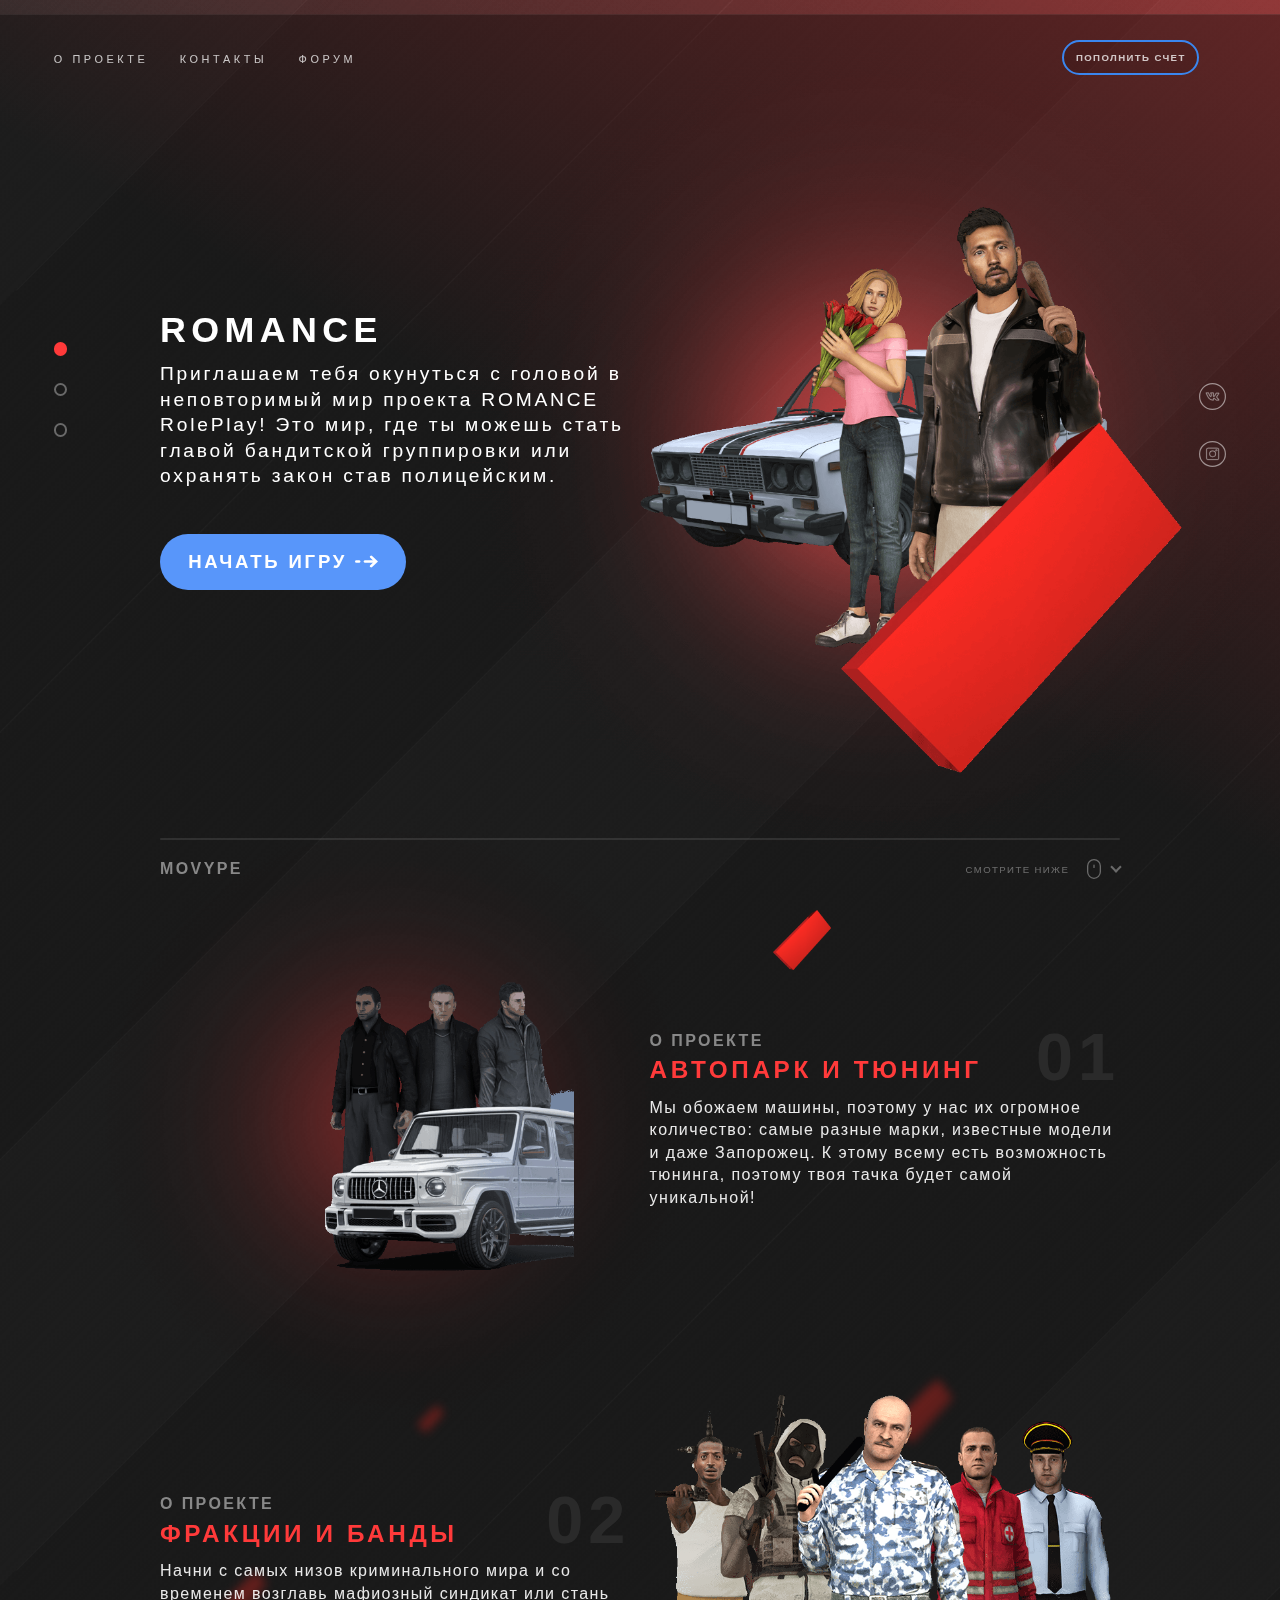
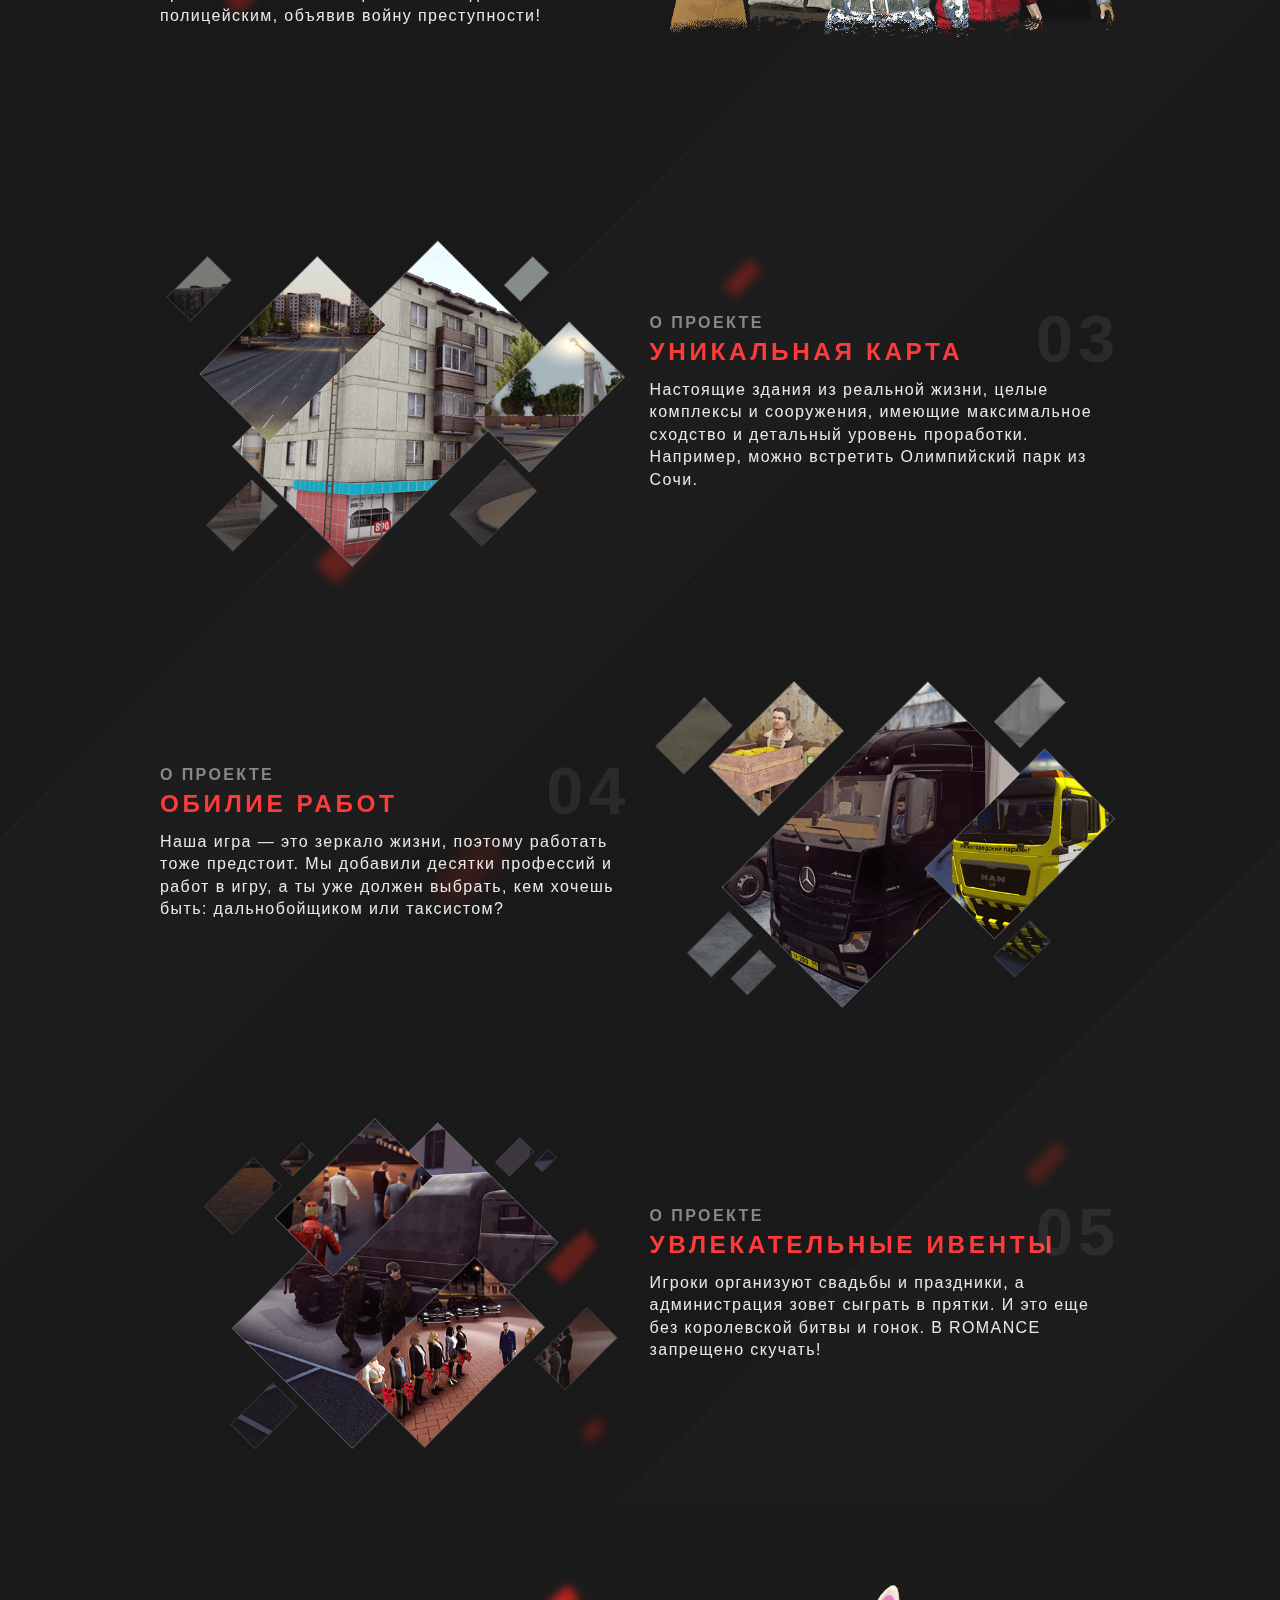
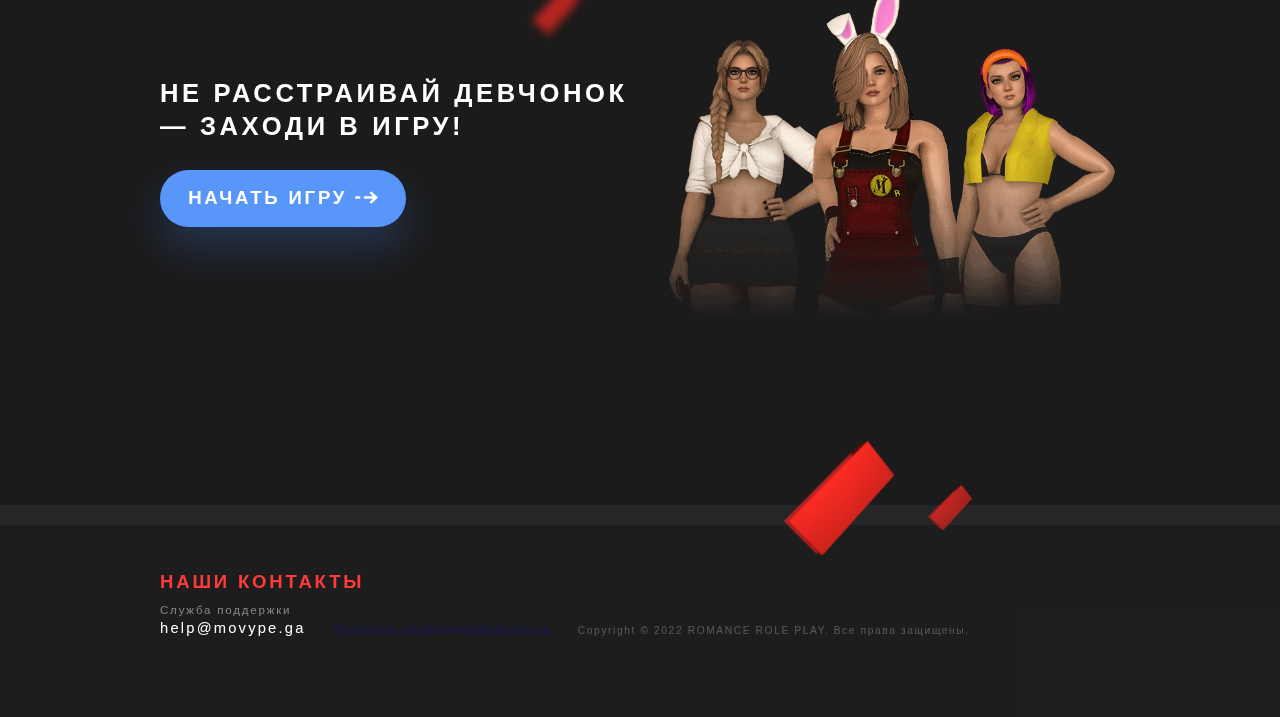
==== commit d3b8ec87: "Update index.html" ====
--- a/index.html
+++ b/index.html
@@ -3,12 +3,12 @@
 
 <head>
     <meta charset="utf-8">
-    <meta name="description" content="Приглашаем тебя окунуться с головой в неповторимый мир проекта Romance RP ! Это мир, где ты можешь стать главой бандитской группировки или охранять закон став полицейским."> 
+    <meta name="description" content="Приглашаем тебя окунуться с головой в неповторимый мир проекта Romance Roleplay! Это мир, где ты можешь стать главой бандитской группировки или охранять закон став полицейским."> 
     <meta http-equiv="x-ua-compatible" content="ie=edge">
     <meta name="Keywords" content="royal-russia, rr, ROMANCE, королевская, crmp, samp, royal russia, royal, royal rp, russia rp, romance, романс, romance rp"> 
     <title>ROMANCE - РОЛЕПЛЕЙ ПРОЕКТ</title>
     <meta name="viewport" content="width=device-width, initial-scale=1">
-    <link rel="icon" type="image/x-icon" href="assets/images/logo2.png" />
+    <link rel="icon" type="image/x-icon" href="assets/images/logo-2.png" />
     <meta property="og:image" content="assets/images/reinforce.jpg">
     <link rel="stylesheet" href="https://cdnjs.cloudflare.com/ajax/libs/font-awesome/5.11.2/css/all.min.css" integrity="sha256-+N4/V/SbAFiW1MPBCXnfnP9QSN3+Keu+NlB+0ev/YKQ=" crossorigin="anonymous" />
     <link type="text/css" href="assets/css/OverlayScrollbars.min.css" rel="stylesheet" />
@@ -247,9 +247,9 @@
                             <div class="welcomeImageInner"></div>
                         </div>
                         <div class="welcomeInfo">
-                            <div class="welcomeInfo-title">КОРОЛЕВСКАЯ</div>
+                            <div class="welcomeInfo-title">ROMANCE</div>
                             <div class="welcomeInfo-text">
-                                Приглашаем тебя окунуться с головой в неповторимый мир проекта ROMANCE! Это мир, где ты можешь стать главой бандитской группировки или охранять закон став полицейским.
+                                Приглашаем тебя окунуться с головой в неповторимый мир проекта ROMANCE RolePlay! Это мир, где ты можешь стать главой бандитской группировки или охранять закон став полицейским.
                             </div>
                             <div class="welcomeBtnsContainer">
                                 <div class="welcome-seeTrailerContainer modalOpens" data-modal_name="modalVideoTrailer">
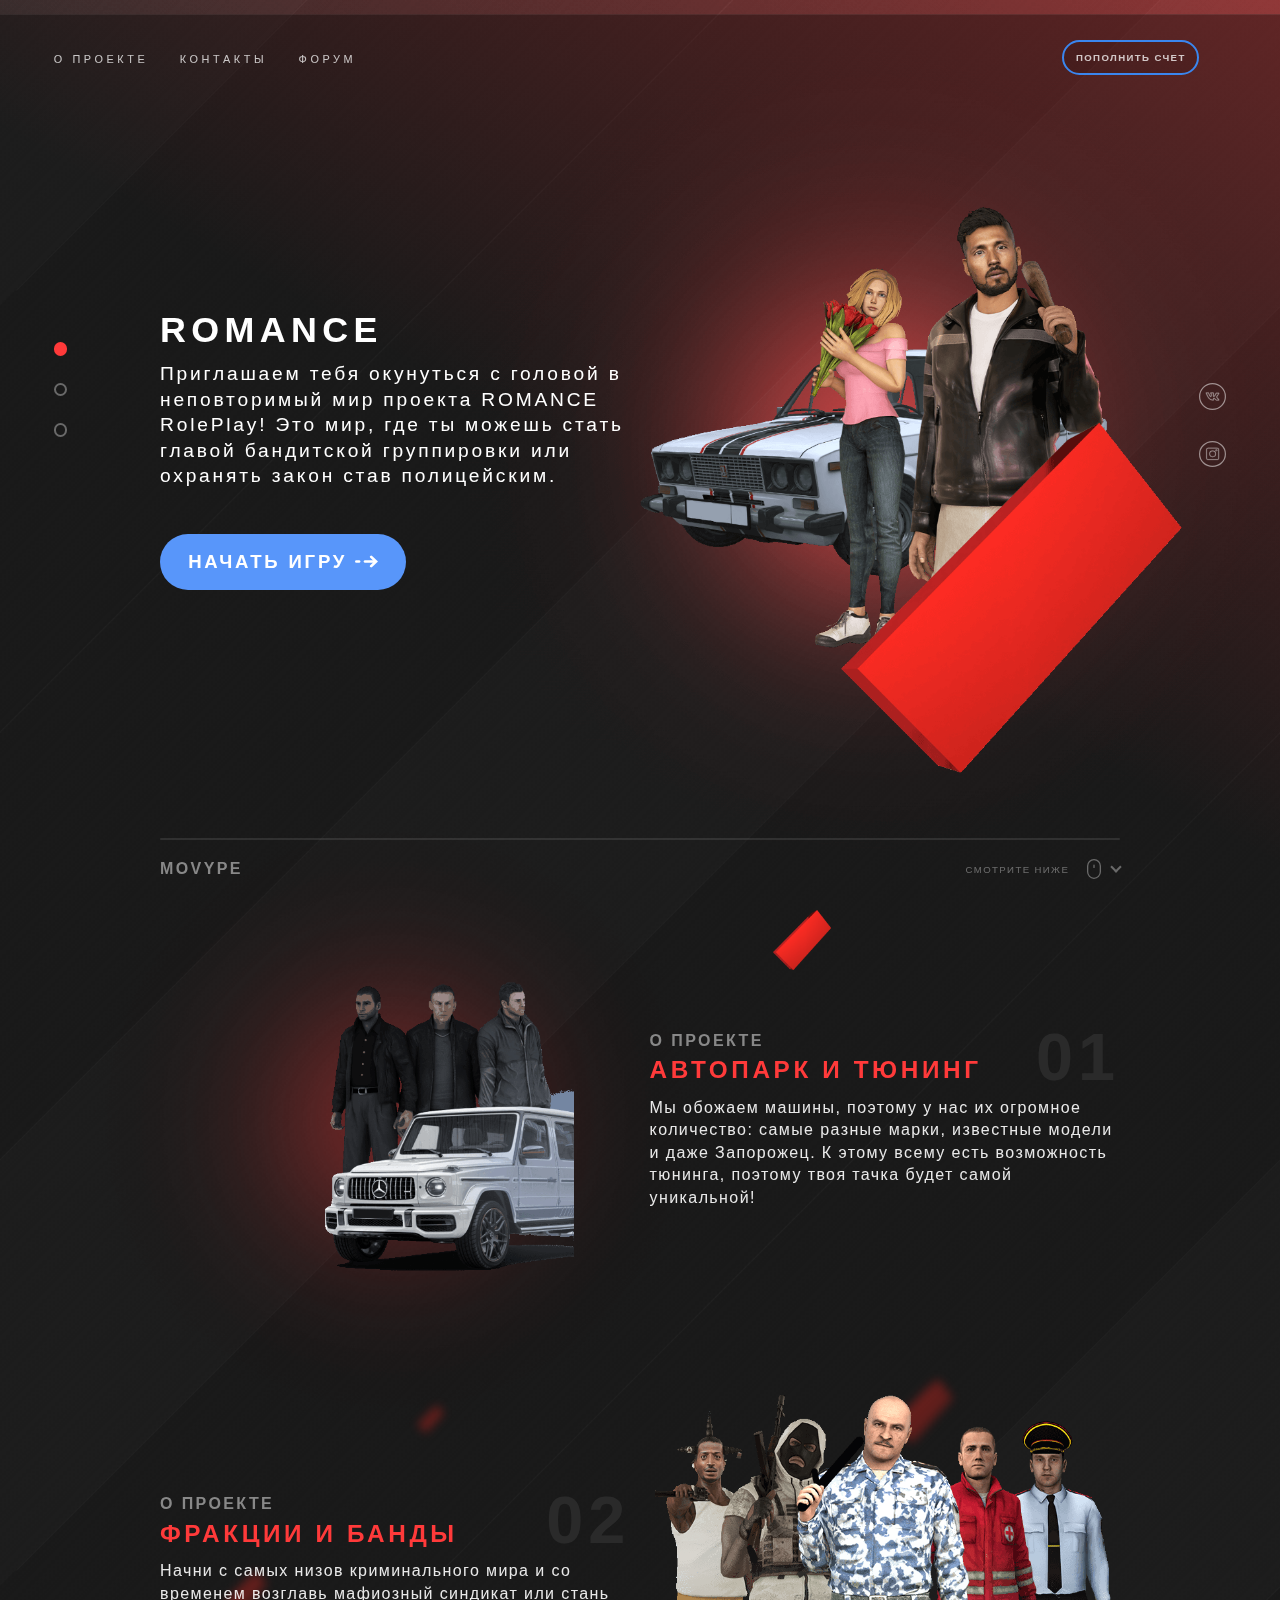
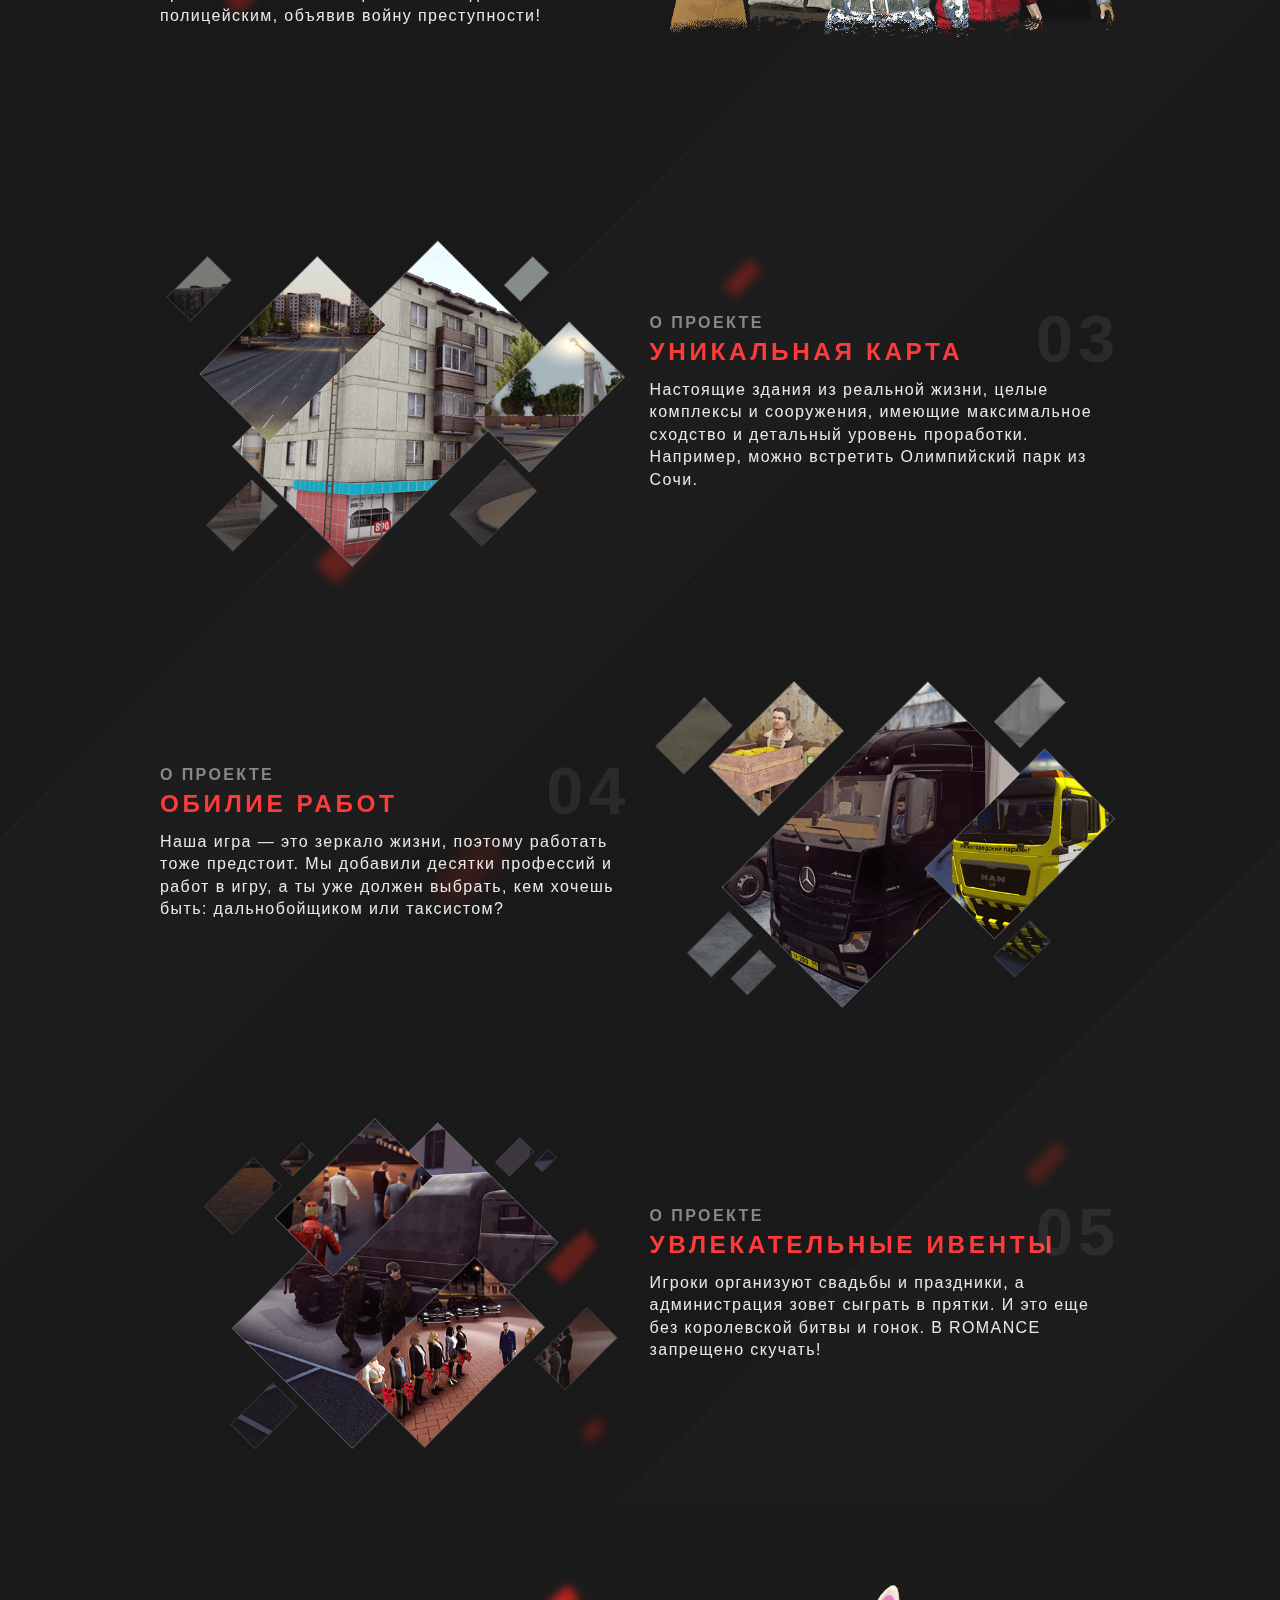
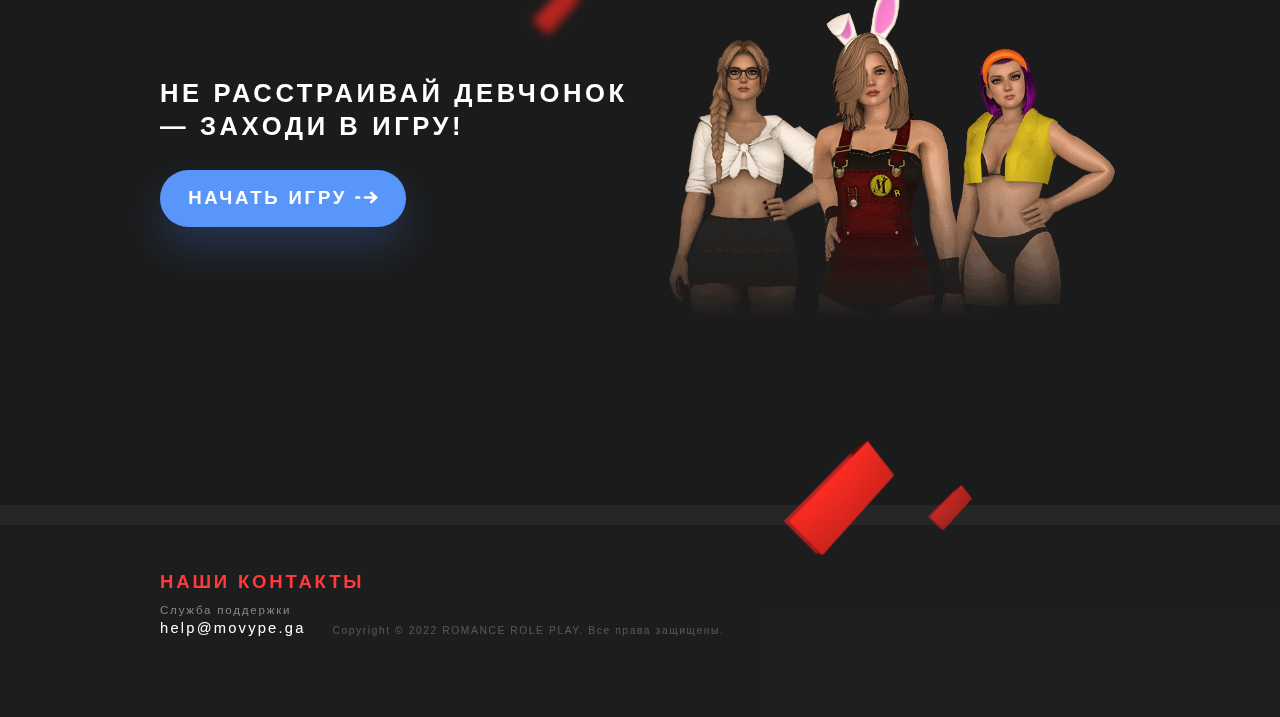
==== commit b3fc3978: "Update index.html" ====
--- a/index.html
+++ b/index.html
@@ -396,7 +396,7 @@
                            
                         <div class="footer-socials">
                             <div class="footerRights">
-                                <div><a href="privacy.pdf">Политика конфиденциальности</a></div>
+                                <!--<div><a href="privacy.pdf">Политика конфиденциальности</a></div>-->
                                 
                             </div>
                             <div class="footerCopyright">Copyright © 2022 ROMANCE ROLE PLAY. Все права защищены.</div>
